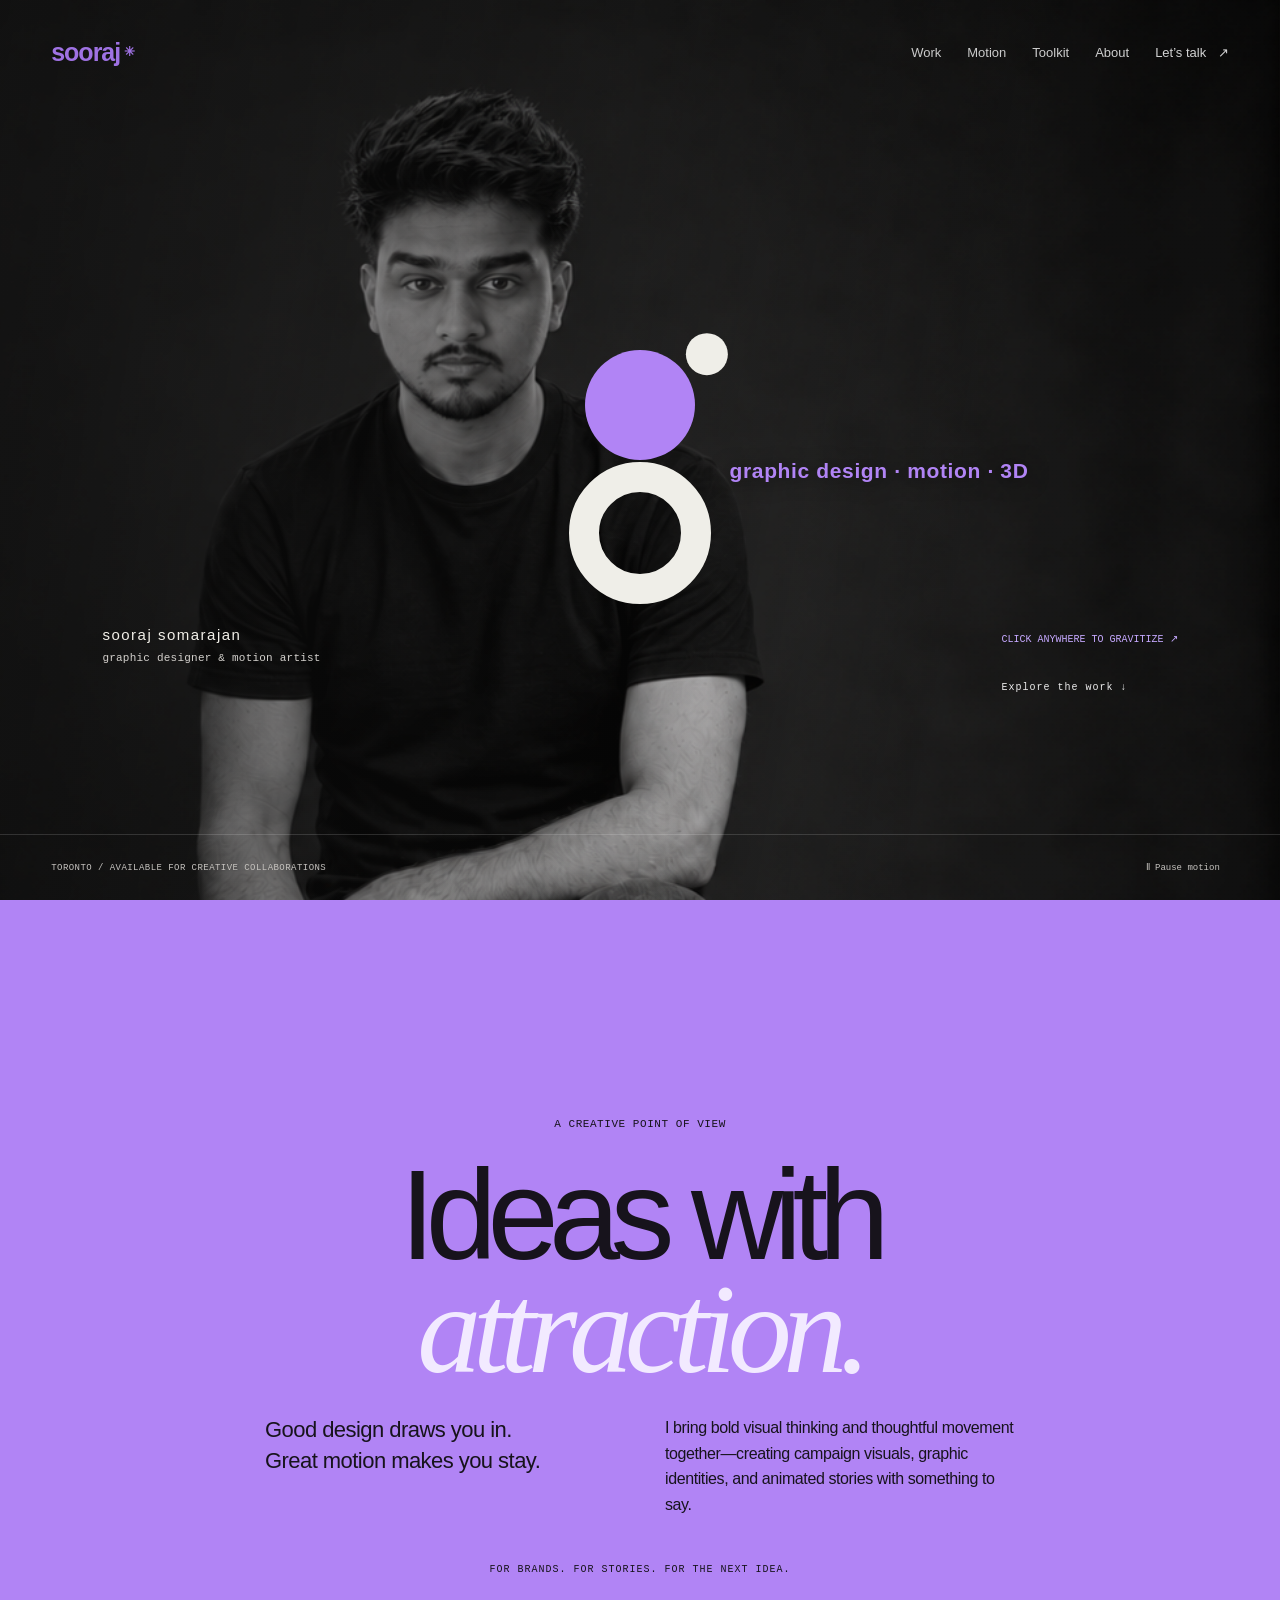
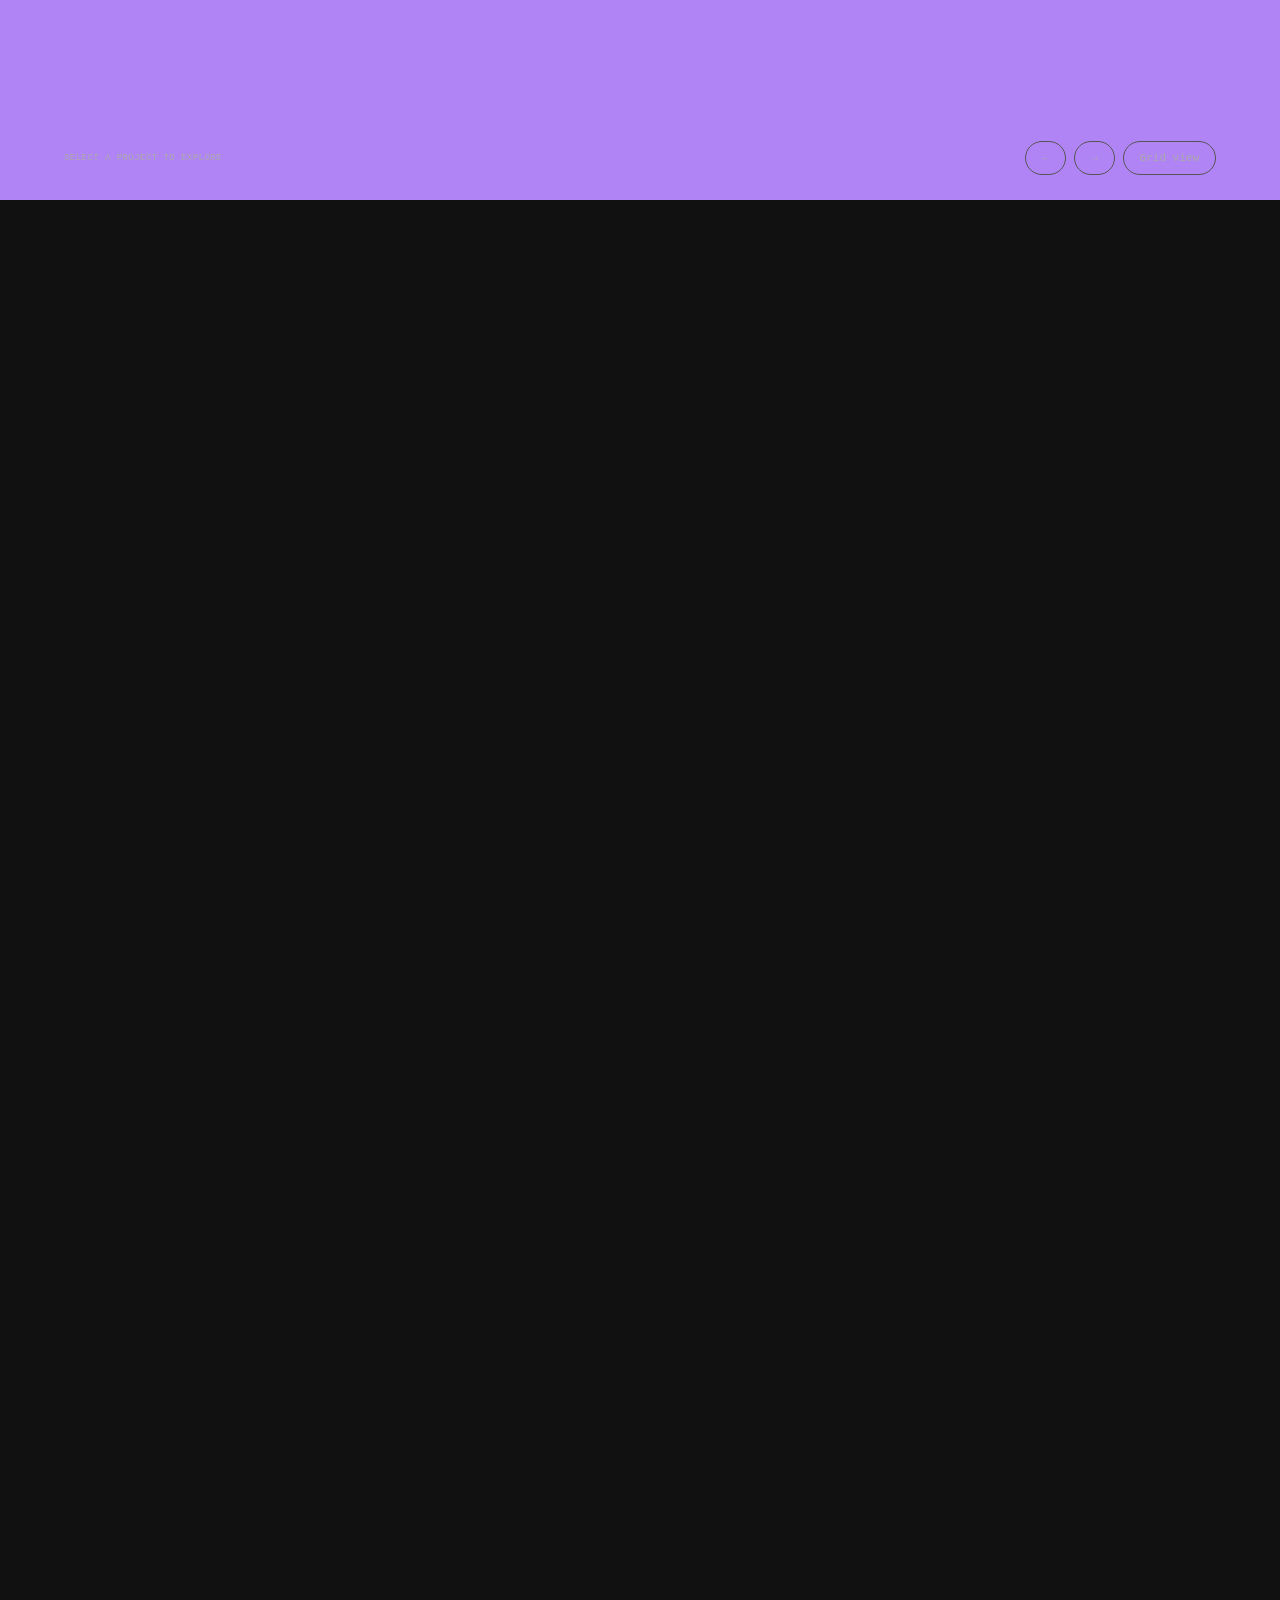
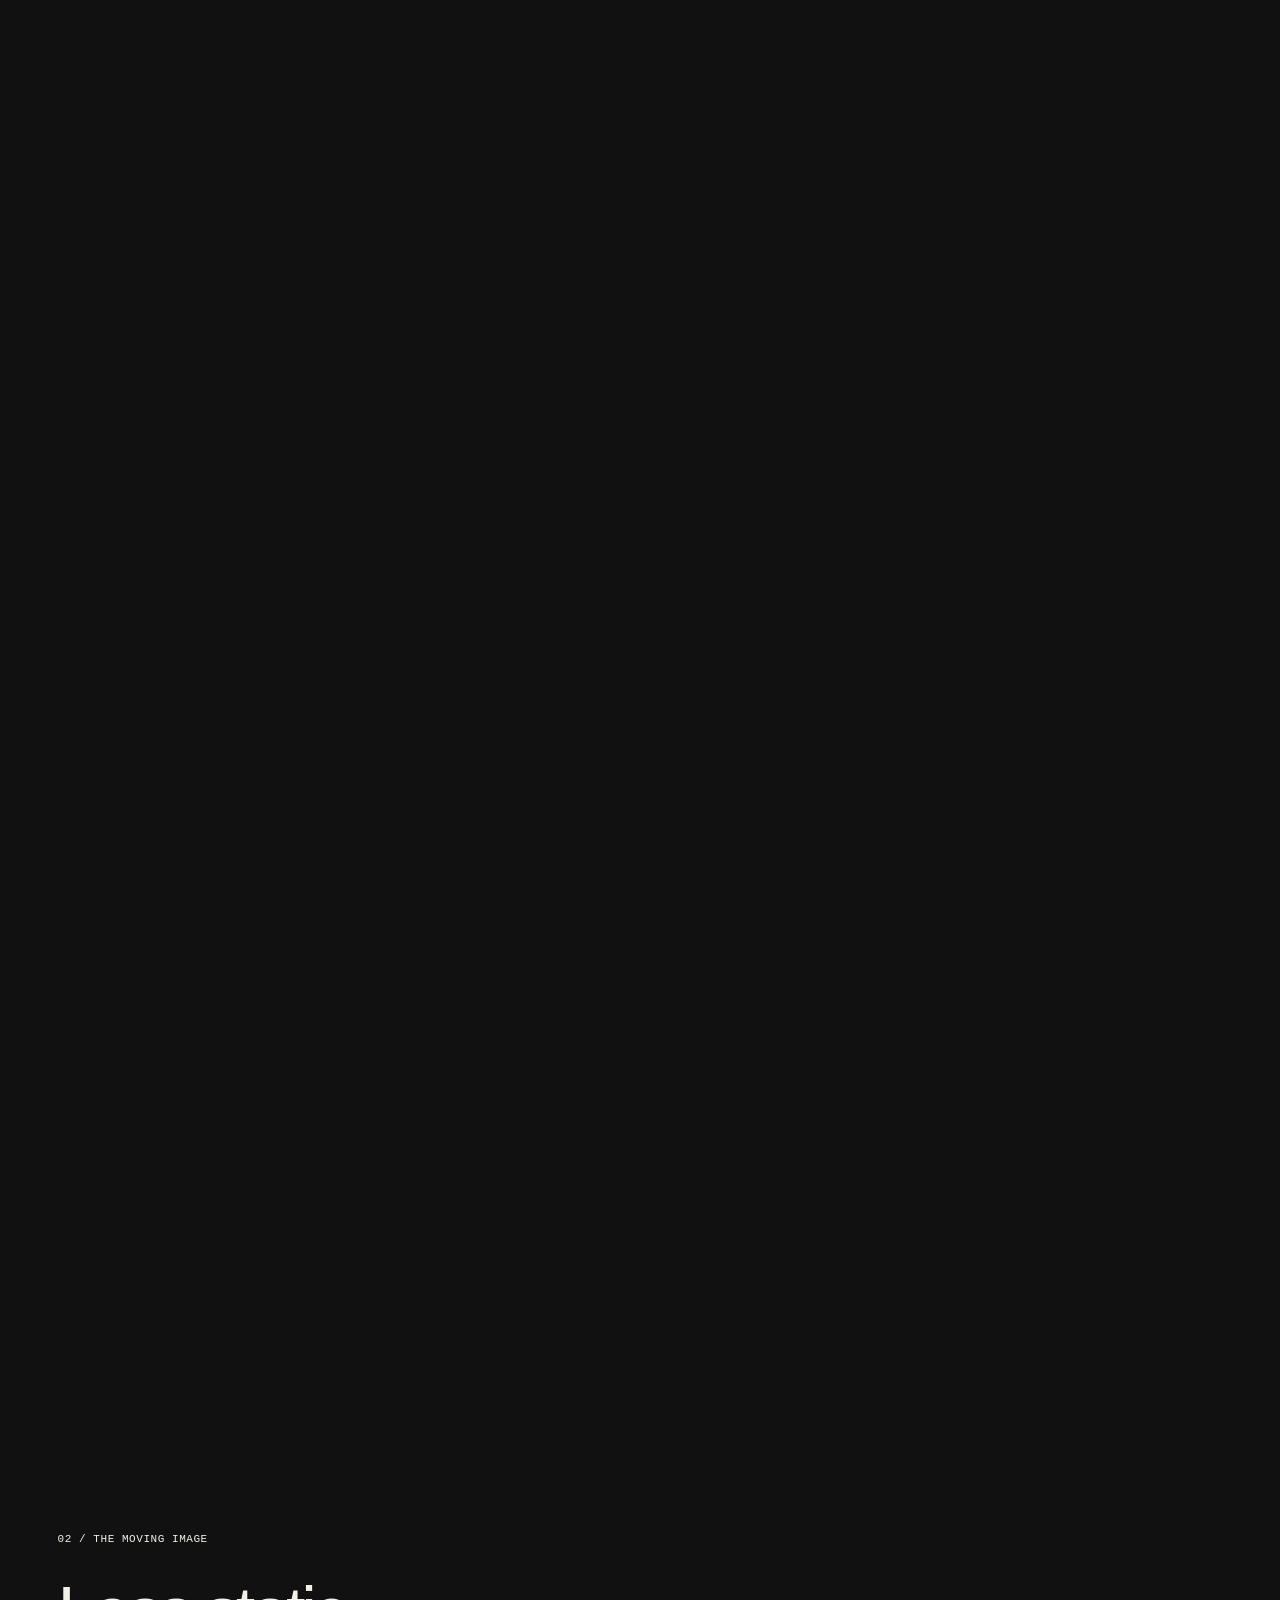
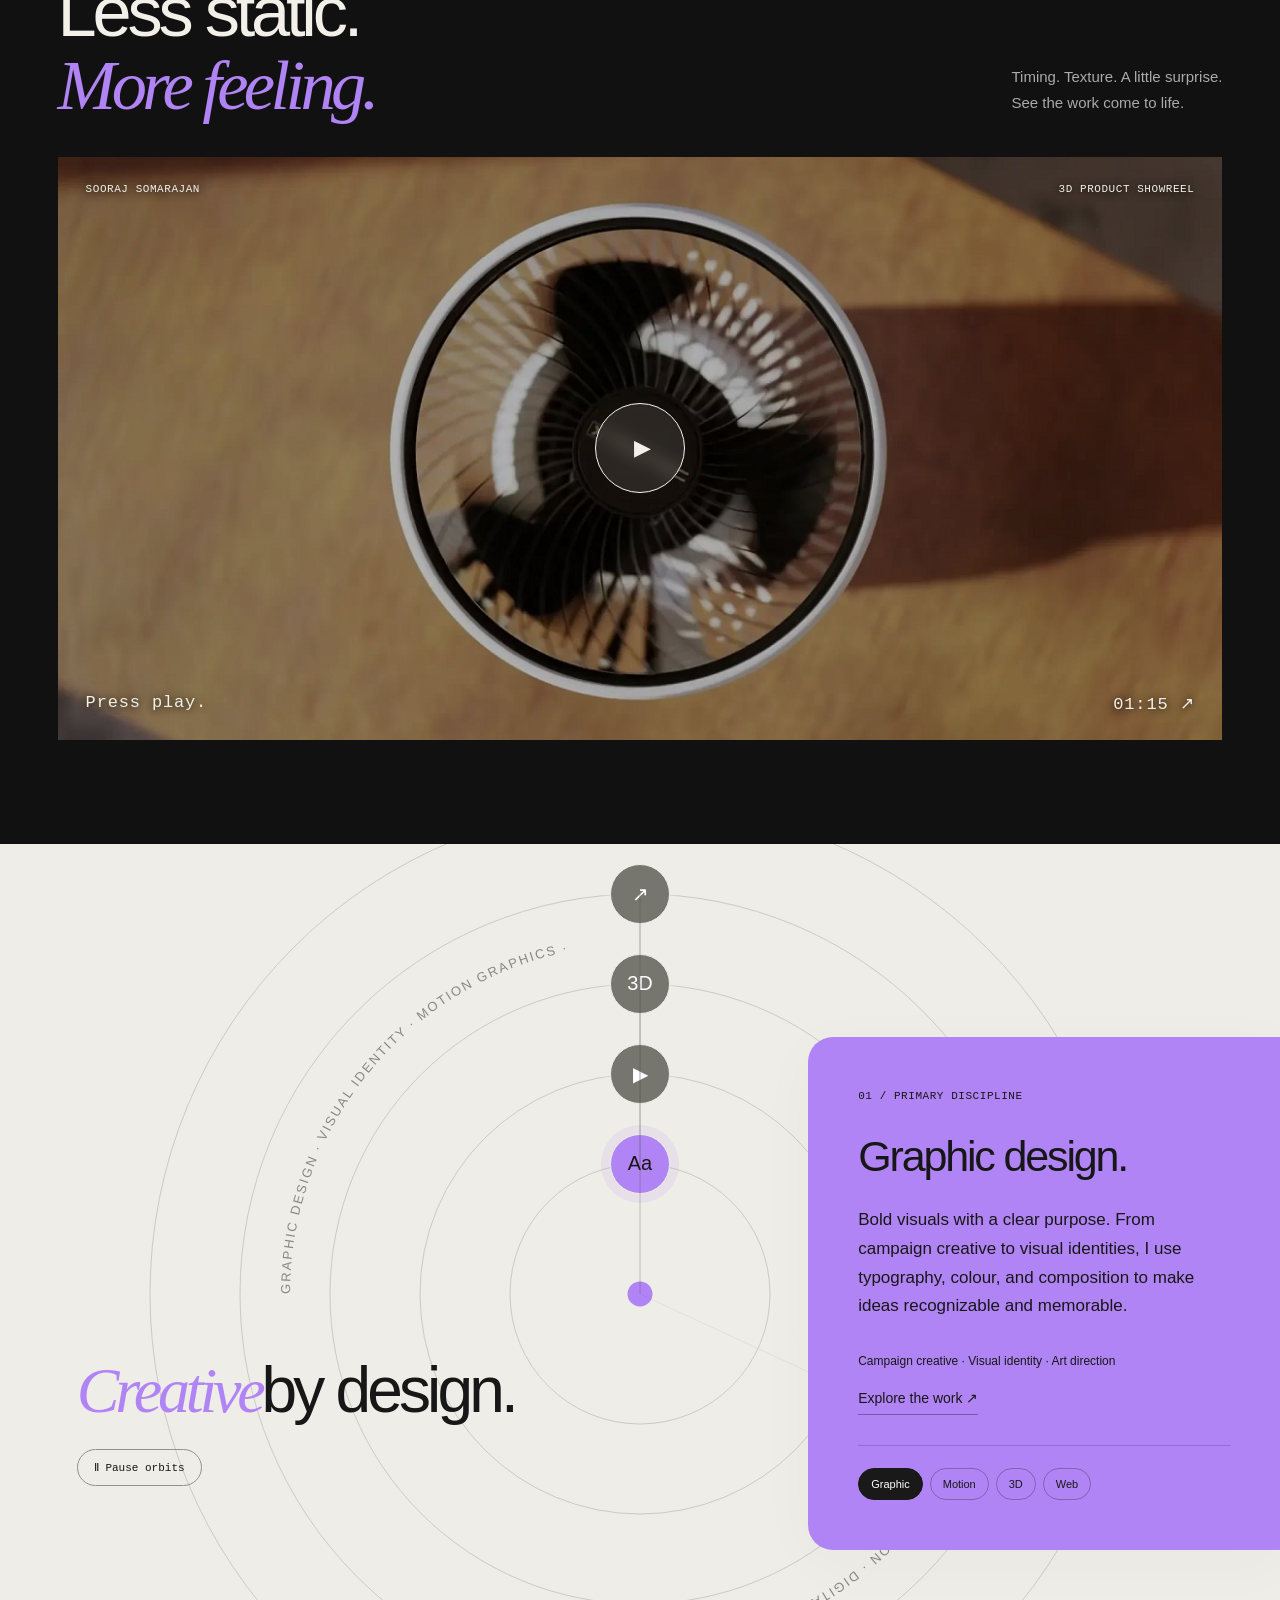
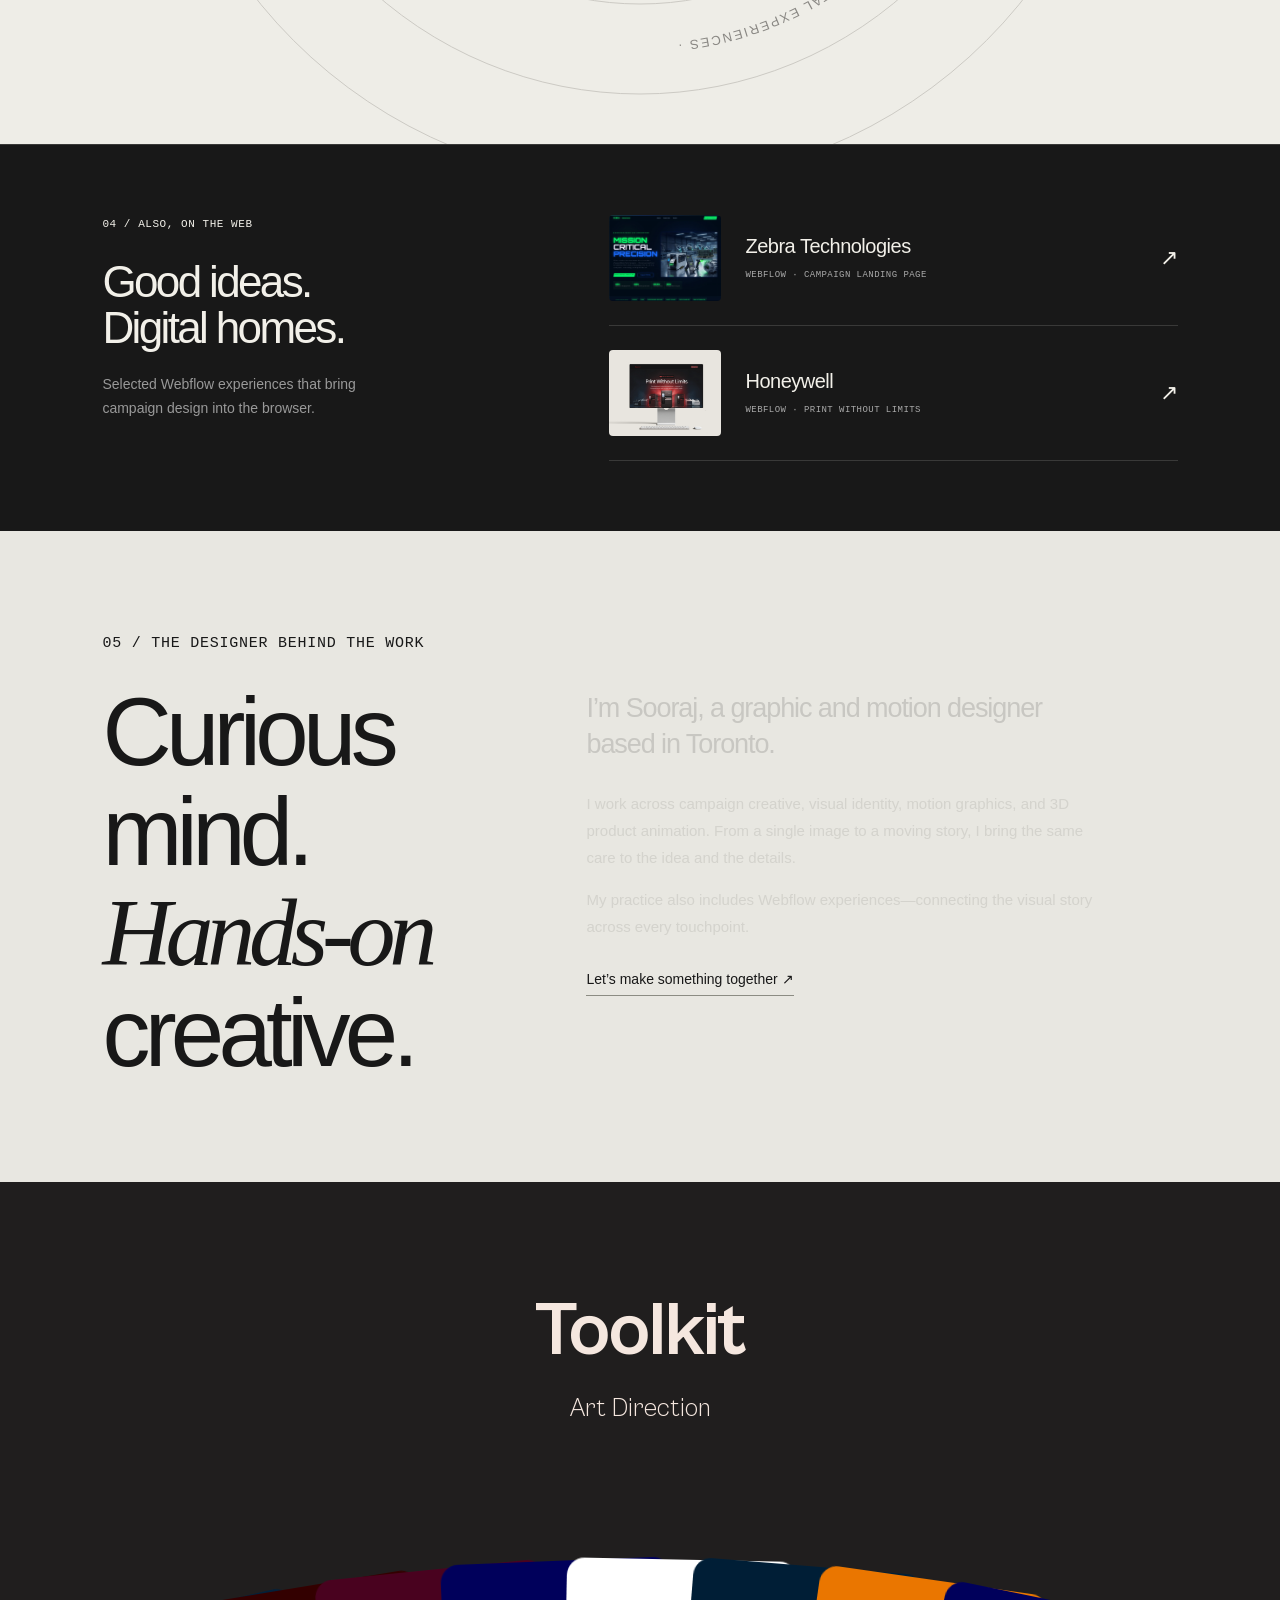
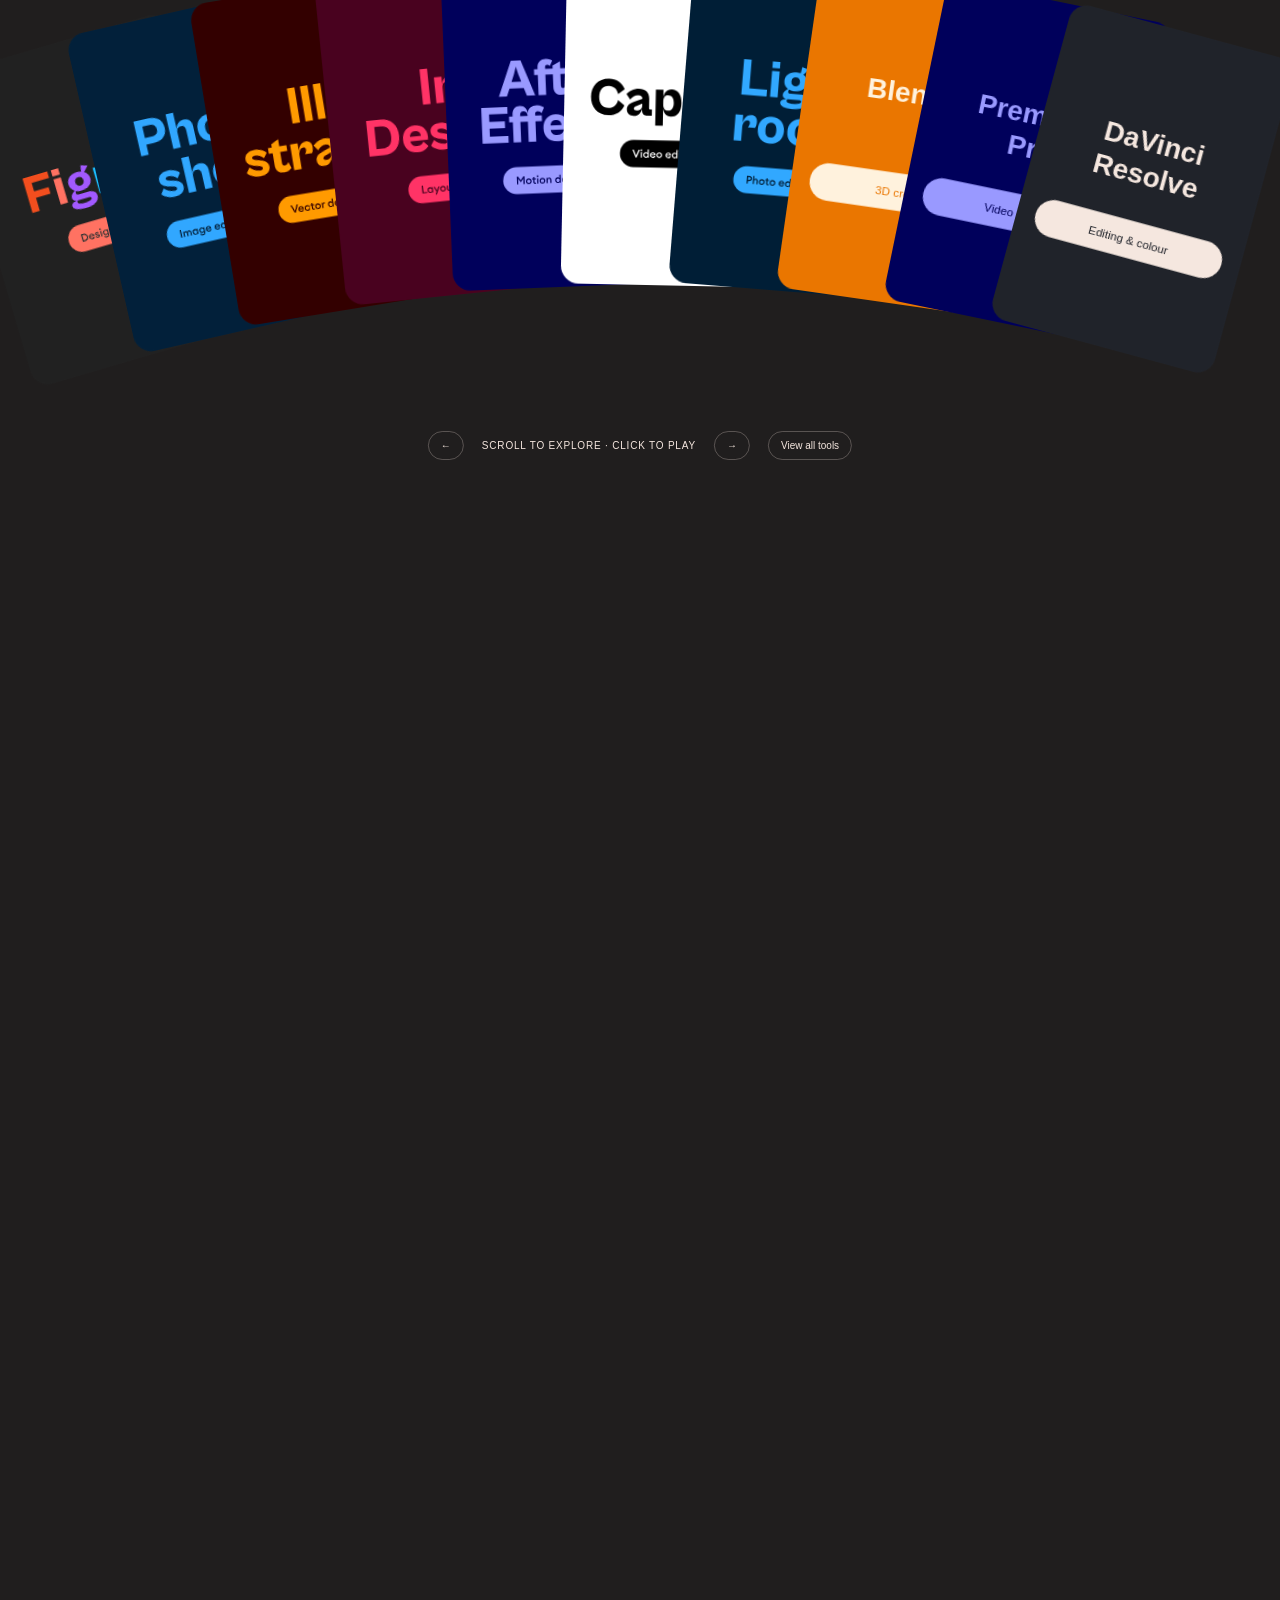
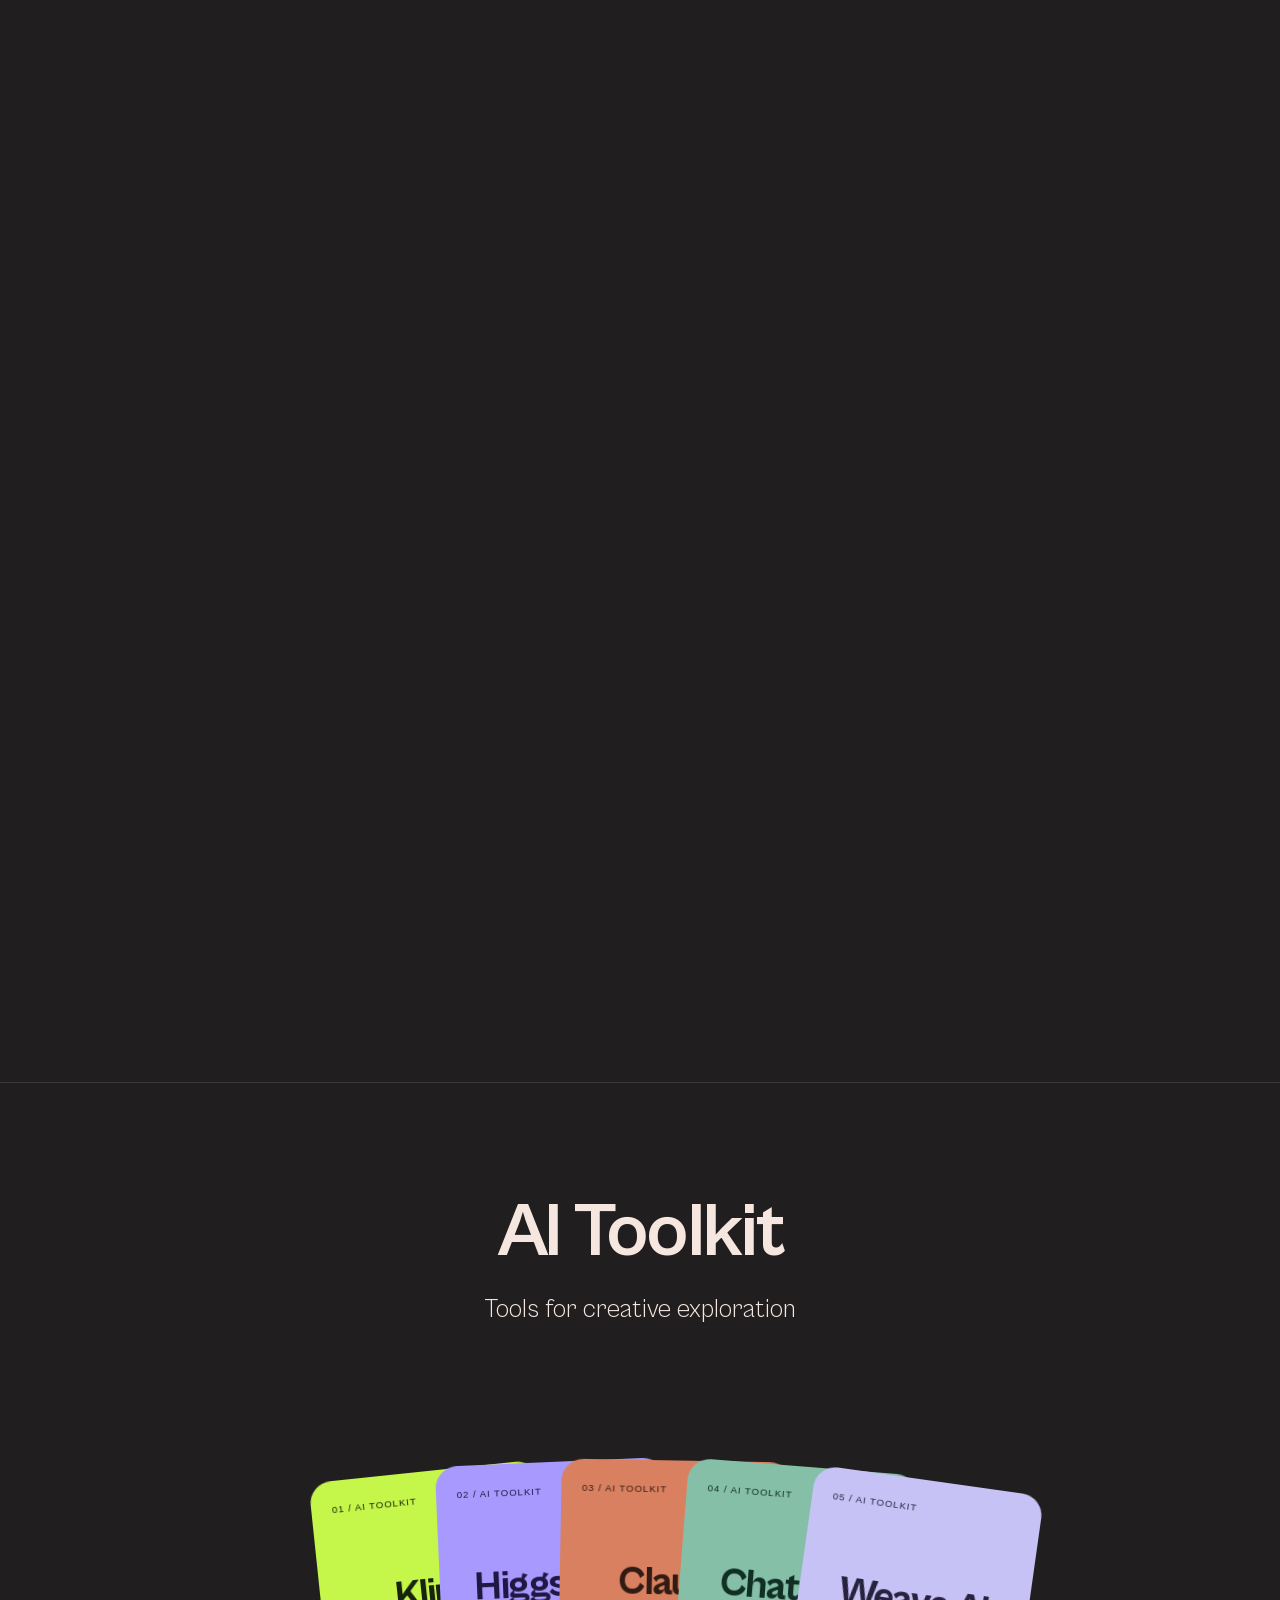
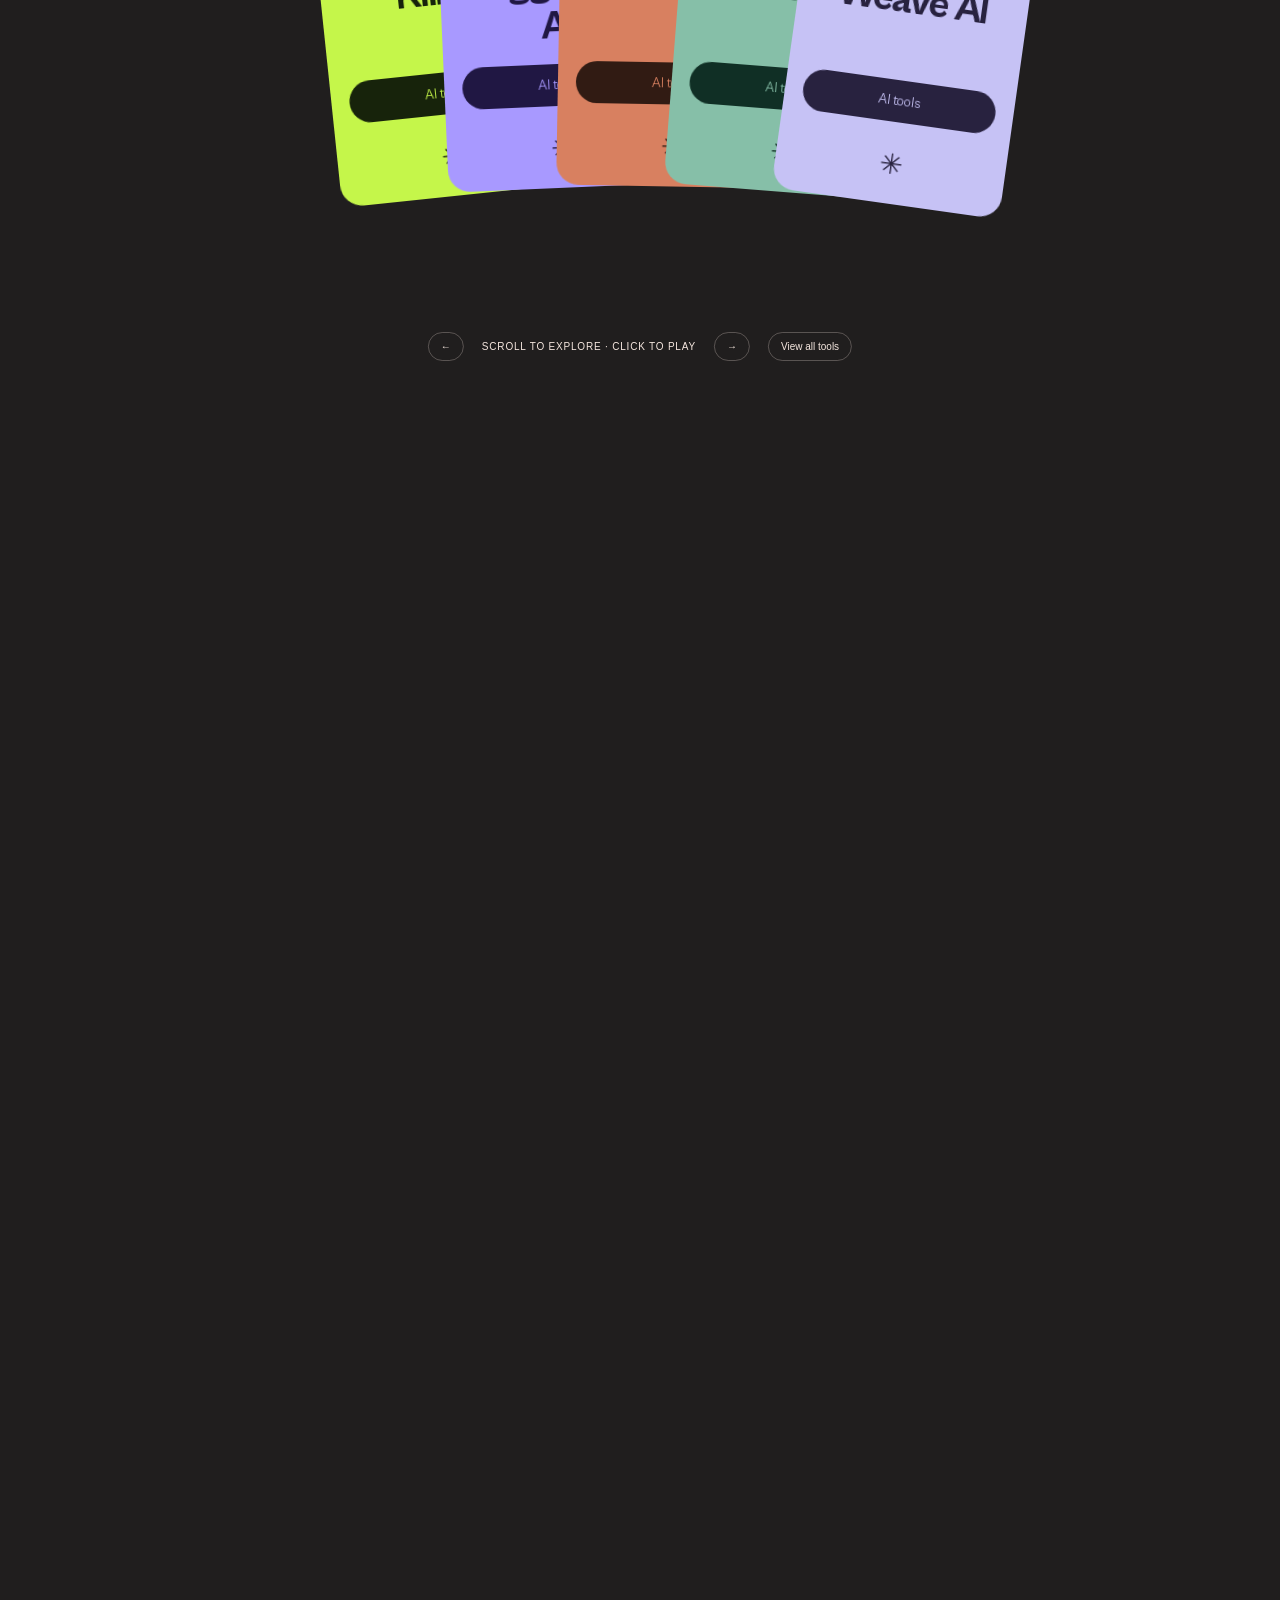
==== index.html @ 10af2feb "Initial commit: Sooraj Somarajan graphic & motion design portfolio" ====
<!doctype html>
<html lang="en">
<head>
<meta charset="utf-8"><meta name="viewport" content="width=device-width,initial-scale=1">
<title>Sooraj Somarajan — Graphic & Motion Designer</title>
<meta name="description" content="Graphic design, motion graphics and 3D by Sooraj Somarajan. Explore campaign creative, animated stories and selected digital experiences.">
<meta name="theme-color" content="#141414">
<link rel="preload" as="image" href="assets/sooraj-seated-balanced.png">
<link rel="icon" href="data:image/svg+xml,%3Csvg xmlns='http://www.w3.org/2000/svg' viewBox='0 0 64 64'%3E%3Crect width='64' height='64' rx='16' fill='%23c5adff'/%3E%3Ctext x='12' y='45' font-family='Arial' font-size='40' font-weight='700'%3Es.%3C/text%3E%3C/svg%3E">
<link rel="stylesheet" href="styles.css"><script src="projects.js" defer></script><script src="app.js" defer></script><script src="interactions.js" defer></script><link rel="stylesheet" href="toolkit.css"><script src="toolkit.js" defer></script><script src="ai-toolkit.js" defer></script>
</head>
<body>
<a class="skip" href="#work">Skip to work</a>
<header class="header"><a class="wordmark" href="#top" aria-label="Sooraj — home">sooraj<span>✳</span></a><nav aria-label="Main navigation"><a href="#work">Work</a><a href="#motion">Motion</a><a href="#toolkit">Toolkit</a><a href="#about">About</a><a class="contact-link" href="#contact">Let’s talk <span>↗</span></a></nav></header>
<main>
<section class="hero" id="top" aria-labelledby="hero-title">
<img class="hero-backdrop hero-portrait hero-seated" src="assets/sooraj-seated-balanced.png" alt="AI-created studio portrait of Sooraj Somarajan seated on a stool" width="1254" height="1254" fetchpriority="high" decoding="async">
<div class="hero-shade" aria-hidden="true"></div>
<div class="gravity hero-gravity" aria-hidden="true"><svg id="identity-motion"><g id="identity-guides"><ellipse/><ellipse/></g><circle id="identity-core"/><circle id="identity-small"/><circle id="identity-ring"/><text id="identity-coordinate"></text></svg></div>
<div class="hero-copy"><h1 id="hero-title">sooraj somarajan</h1><p>graphic designer & motion artist</p></div>
<p class="hero-signature">graphic design · motion · 3D</p>
<div class="hero-explore"><button id="gravity-action">Click anywhere to gravitize ↗</button><a href="#work">Explore the work ↓</a></div>
<div class="hero-bottom"><span>TORONTO / AVAILABLE FOR CREATIVE COLLABORATIONS</span><button id="motion-toggle" aria-pressed="false">Ⅱ Pause motion</button></div>
</section>
<div class="gallery-journey"><div class="gallery-sticky">
<section class="work section" id="work"><div class="section-heading"><div><p class="eyebrow">01 / SELECTED WORK</p><h2>Selected<br><em>attractions.</em></h2></div><p>A selection of campaign visuals,<br>animated stories, and product explorations.</p></div>
<div class="filter-row"><div class="filters" role="group" aria-label="Filter selected work"><button class="active" aria-pressed="true" data-filter="all">All work <sup>6</sup></button><button aria-pressed="false" data-filter="graphic">Graphic & campaign</button><button aria-pressed="false" data-filter="motion">Motion graphics</button><button aria-pressed="false" data-filter="3d">3D & product</button></div><span id="work-count" aria-live="polite">06 PROJECTS</span></div>
<div class="gallery-toolbar"><span>SELECT A PROJECT TO EXPLORE</span><div><button id="gallery-prev" aria-label="Rotate gallery left">←</button><button id="gallery-next" aria-label="Rotate gallery right">→</button><button id="gallery-view" aria-pressed="false">Grid view</button></div></div><div class="gallery-space"><div class="project-grid orbit-view" id="project-grid"></div><span class="drag-label" aria-hidden="true">DRAG<br>TO<br>ORBIT</span></div><noscript><p>Enable JavaScript to explore the project gallery. You can still contact me below.</p></noscript>
</section>
<section class="manifesto" aria-labelledby="manifest-title"><p class="eyebrow">A CREATIVE POINT OF VIEW</p><h2 id="manifest-title">Ideas with<br><em>attraction.</em></h2><div class="manifest-copy"><p>Good design draws you in.<br>Great motion makes you stay.</p><p>I bring bold visual thinking and thoughtful movement together—creating campaign visuals, graphic identities, and animated stories with something to say.</p></div><p class="manifest-end">FOR BRANDS. FOR STORIES. FOR THE NEXT IDEA.</p></section></div></div><section class="motion section" id="motion"><div class="section-heading"><div><p class="eyebrow">02 / THE MOVING IMAGE</p><h2>Less static.<br><em>More feeling.</em></h2></div><p>Timing. Texture. A little surprise.<br>See the work come to life.</p></div><button class="reel-stage" data-project="reel" aria-label="Play 3D product animation showreel"><img src="assets/project-reel-3d.jpg" width="1600" height="900" alt="Frame from Sooraj’s 3D product animation showreel" loading="lazy"><span class="reel-top">SOORAJ SOMARAJAN <span>3D PRODUCT SHOWREEL</span></span><span class="play-circle">▶</span><span class="reel-bottom">Press play.<span>01:15 ↗</span></span></button></section>
<section class="creative-orbits" id="disciplines" aria-labelledby="orbit-title">
<div class="orbit-heading"><p class="eyebrow">03 / A CONNECTED CREATIVE PRACTICE</p><h2 id="orbit-title"><em>Creative</em><br>by design.</h2><button class="orbit-pause" id="skills-pause" aria-pressed="false">Ⅱ Pause orbits</button></div>
<div class="skills-universe" aria-label="Explore design disciplines">
<svg class="skills-rings" viewBox="0 0 1000 1000" aria-hidden="true"><defs><path id="label-ring" d="M 500,500 m -350,0 a 350,350 0 1,1 700,0 a 350,350 0 1,1 -700,0"/></defs><g fill="none" stroke="currentColor"><circle cx="500" cy="500" r="130"/><circle cx="500" cy="500" r="220"/><circle cx="500" cy="500" r="310"/><circle cx="500" cy="500" r="400"/><circle cx="500" cy="500" r="490"/></g><g class="ring-type"><text><textPath href="#label-ring" startOffset="0%">GRAPHIC DESIGN · VISUAL IDENTITY · MOTION GRAPHICS ·</textPath></text><text><textPath href="#label-ring" startOffset="52%">3D ANIMATION · ART DIRECTION · DIGITAL EXPERIENCES ·</textPath></text></g></svg>
<div class="skills-core" aria-hidden="true">s<span>°</span></div>
<div class="skill-track track-graphic"><button class="skill-planet selected" data-discipline="graphic" aria-pressed="true" aria-label="Explore graphic design"><span>Aa</span></button></div>
<div class="skill-track track-motion"><button class="skill-planet" data-discipline="motion" aria-pressed="false" aria-label="Explore motion graphics"><span>▶</span></button></div>
<div class="skill-track track-3d"><button class="skill-planet" data-discipline="three" aria-pressed="false" aria-label="Explore 3D animation"><span>3D</span></button></div>
<div class="skill-track track-web"><button class="skill-planet" data-discipline="web" aria-pressed="false" aria-label="Explore web design"><span>↗</span></button></div>
</div>
<div class="discipline-panel"><p class="eyebrow" id="discipline-number">01 / PRIMARY DISCIPLINE</p><h3 id="discipline-title">Graphic design.</h3><p id="discipline-copy">Bold visuals with a clear purpose. From campaign creative to visual identities, I use typography, colour, and composition to make ideas recognizable and memorable.</p><p class="discipline-note" id="discipline-note">Campaign creative · Visual identity · Art direction</p><a href="#work" class="text-link" id="discipline-link">Explore the work ↗</a><div class="discipline-tabs" role="group" aria-label="Choose a creative discipline"><button class="selected" data-discipline="graphic" aria-pressed="true">Graphic</button><button data-discipline="motion" aria-pressed="false">Motion</button><button data-discipline="three" aria-pressed="false">3D</button><button data-discipline="web" aria-pressed="false">Web</button></div><span class="sr-only" id="discipline-status" role="status"></span></div>
</section>
<section class="web section" id="digital"><div><p class="eyebrow">04 / ALSO, ON THE WEB</p><h2>Good ideas.<br>Digital homes.</h2><p>Selected Webflow experiences that bring<br>campaign design into the browser.</p></div><div class="web-projects"><button data-project="zebra" class="web-item"><img src="assets/zebra-page.webp" alt="Zebra campaign landing page" loading="lazy"><span>Zebra Technologies<small>WEBFLOW · CAMPAIGN LANDING PAGE</small></span><b>↗</b></button><button data-project="honeywell" class="web-item"><img src="assets/project-honeywell.png" alt="Honeywell campaign website shown on a desktop monitor" loading="lazy"><span>Honeywell<small>WEBFLOW · PRINT WITHOUT LIMITS</small></span><b>↗</b></button></div></section>
<section class="about section" id="about"><p class="eyebrow">05 / THE DESIGNER BEHIND THE WORK</p><div class="about-layout"><h2>Curious mind.<br><em>Hands-on</em><br>creative.</h2><div><p class="about-intro">I’m Sooraj, a graphic and motion designer based in Toronto.</p><p>I work across campaign creative, visual identity, motion graphics, and 3D product animation. From a single image to a moving story, I bring the same care to the idea and the details.</p><p>My practice also includes Webflow experiences—connecting the visual story across every touchpoint.</p><a class="text-link" href="mailto:soorajnandanam44@gmail.com">Let’s make something together ↗</a></div></div></section>
<section class="toolkit-stage" id="toolkit" aria-labelledby="toolkit-title"><div class="tk-sticky"><div class="tk-heading"><h2 id="toolkit-title">Toolkit</h2><div class="tk-subtitles"><h3 class="tk-front-label">Creative Front-end</h3><h3 class="tk-art-label">Art Direction</h3></div></div><div class="tk-wheel tk-frontend" role="group" aria-label="frontend tools"><div class="tk-slot" data-index="0"><button class="tk-card" aria-label="JavaScript — Learning — animate cards" type="button"><span class="tk-motion"><img src="assets/toolkit/javascript.svg" alt="JavaScript — Learning" width="295" height="417" draggable="false"><span class="tk-learning">Learning</span></span></button></div><div class="tk-slot" data-index="1"><button class="tk-card" aria-label="Three.js — Learning — animate cards" type="button"><span class="tk-motion"><img src="assets/toolkit/threejs.svg" alt="Three.js — Learning" width="295" height="417" draggable="false"><span class="tk-learning">Learning</span></span></button></div><div class="tk-slot" data-index="2"><button class="tk-card" aria-label="GLSL — animate cards" type="button"><span class="tk-motion"><img src="assets/toolkit/glsl.svg" alt="GLSL" width="295" height="417" draggable="false"></span></button></div><div class="tk-slot" data-index="3"><button class="tk-card" aria-label="GSAP — animate cards" type="button"><span class="tk-motion"><img src="assets/toolkit/gsap.svg" alt="GSAP" width="295" height="417" draggable="false"></span></button></div><div class="tk-slot" data-index="4"><button class="tk-card" aria-label="Vue.js — animate cards" type="button"><span class="tk-motion"><img src="assets/toolkit/vuejs.svg" alt="Vue.js" width="295" height="417" draggable="false"></span></button></div><div class="tk-slot" data-index="5"><button class="tk-card" aria-label="React — animate cards" type="button"><span class="tk-motion"><img src="assets/toolkit/react.svg" alt="React" width="295" height="417" draggable="false"></span></button></div><div class="tk-slot" data-index="6"><button class="tk-card" aria-label="Webflow — animate cards" type="button"><span class="tk-motion"><img src="assets/toolkit/webflow.svg" alt="Webflow" width="295" height="417" draggable="false"></span></button></div><div class="tk-slot" data-index="7"><button class="tk-card" aria-label="Shopify — animate cards" type="button"><span class="tk-motion"><span class="tk-flipper"><span class="tk-face"><img src="assets/toolkit/shopify.svg" alt="Shopify" width="295" height="417" draggable="false"></span><span class="tk-face tk-back"><img src="assets/toolkit/figma.svg" alt="Figma" width="295" height="417"></span></span></span></button></div></div><div class="tk-wheel tk-art" role="group" aria-label="art tools"><div class="tk-slot" data-index="0"><button class="tk-card" aria-label="Figma — animate cards" type="button"><span class="tk-motion"><img src="assets/toolkit/figma.svg" alt="Figma" width="295" height="417" draggable="false"></span></button></div><div class="tk-slot" data-index="1"><button class="tk-card" aria-label="Photoshop — animate cards" type="button"><span class="tk-motion"><img src="assets/toolkit/photoshop.svg" alt="Photoshop" width="295" height="417" draggable="false"></span></button></div><div class="tk-slot" data-index="2"><button class="tk-card" aria-label="Illustrator — animate cards" type="button"><span class="tk-motion"><img src="assets/toolkit/illustrator.svg" alt="Illustrator" width="295" height="417" draggable="false"></span></button></div><div class="tk-slot" data-index="3"><button class="tk-card" aria-label="InDesign — animate cards" type="button"><span class="tk-motion"><img src="assets/toolkit/indesign.svg" alt="InDesign" width="295" height="417" draggable="false"></span></button></div><div class="tk-slot" data-index="4"><button class="tk-card" aria-label="After Effects — animate cards" type="button"><span class="tk-motion"><img src="assets/toolkit/aftereffects.svg" alt="After Effects" width="295" height="417" draggable="false"></span></button></div><div class="tk-slot" data-index="5"><button class="tk-card" aria-label="CapCut — animate cards" type="button"><span class="tk-motion"><img src="assets/toolkit/capcut.svg" alt="CapCut" width="295" height="417" draggable="false"></span></button></div><div class="tk-slot" data-index="6"><button class="tk-card" aria-label="Lightroom — animate cards" type="button"><span class="tk-motion"><img src="assets/toolkit/lightroom.svg" alt="Lightroom" width="295" height="417" draggable="false"></span></button></div><div class="tk-slot" data-index="7"><button class="tk-card" aria-label="Blender — animate cards" type="button"><span class="tk-motion"><img src="assets/toolkit/blender.svg" alt="Blender" width="295" height="417" draggable="false"></span></button></div><div class="tk-slot" data-index="8"><button class="tk-card" aria-label="Premiere Pro — animate cards" type="button"><span class="tk-motion"><img src="assets/toolkit/premierepro.svg" alt="Premiere Pro" width="295" height="417" draggable="false"></span></button></div><div class="tk-slot" data-index="9"><button class="tk-card" aria-label="DaVinci Resolve — animate cards" type="button"><span class="tk-motion"><img src="assets/toolkit/davinciresolve.svg" alt="DaVinci Resolve" width="295" height="417" draggable="false"></span></button></div></div><div class="tk-controls"><button type="button" id="tk-previous" aria-label="Previous tool">←</button><span>SCROLL TO EXPLORE · CLICK TO PLAY</span><button type="button" id="tk-next" aria-label="Next tool">→</button><button type="button" id="tk-view">View all tools</button></div></div></section>
<section class="toolkit-stage ai-toolkit-stage" id="ai-toolkit" aria-labelledby="ai-toolkit-title"><div class="tk-sticky"><div class="tk-heading"><h2 id="ai-toolkit-title">AI Toolkit</h2><div class="tk-subtitles"><h3>Tools for creative exploration</h3></div></div><div class="tk-wheel ai-wheel" role="group" aria-label="AI tools"><div class="tk-slot"><button class="tk-card" type="button" aria-label="Kling — animate cards"><span class="tk-motion ai-card-face" style="--ai-bg:#c5f64a;--ai-fg:#17230b"><span class="ai-card-number">01 / AI TOOLKIT</span><span class="ai-card-name">Kling</span><span class="ai-card-tag">AI tools</span><span class="ai-card-detail" aria-hidden="true">✳</span></span></button></div><div class="tk-slot"><button class="tk-card" type="button" aria-label="Higgsfield AI — animate cards"><span class="tk-motion ai-card-face" style="--ai-bg:#a899ff;--ai-fg:#201743"><span class="ai-card-number">02 / AI TOOLKIT</span><span class="ai-card-name">Higgsfield AI</span><span class="ai-card-tag">AI tools</span><span class="ai-card-detail" aria-hidden="true">✳</span></span></button></div><div class="tk-slot"><button class="tk-card" type="button" aria-label="Claude — animate cards"><span class="tk-motion ai-card-face" style="--ai-bg:#d88060;--ai-fg:#311b13"><span class="ai-card-number">03 / AI TOOLKIT</span><span class="ai-card-name">Claude</span><span class="ai-card-tag">AI tools</span><span class="ai-card-detail" aria-hidden="true">✳</span></span></button></div><div class="tk-slot"><button class="tk-card" type="button" aria-label="ChatGPT — animate cards"><span class="tk-motion ai-card-face" style="--ai-bg:#86bfa8;--ai-fg:#102f25"><span class="ai-card-number">04 / AI TOOLKIT</span><span class="ai-card-name">ChatGPT</span><span class="ai-card-tag">AI tools</span><span class="ai-card-detail" aria-hidden="true">✳</span></span></button></div><div class="tk-slot"><button class="tk-card" type="button" aria-label="Weave AI — animate cards"><span class="tk-motion ai-card-face" style="--ai-bg:#c6c2f5;--ai-fg:#28223f"><span class="ai-card-number">05 / AI TOOLKIT</span><span class="ai-card-name">Weave AI</span><span class="ai-card-tag">AI tools</span><span class="ai-card-detail" aria-hidden="true">✳</span></span></button></div></div><div class="tk-controls"><button type="button" data-ai-step="-1" aria-label="Previous AI tool">←</button><span>SCROLL TO EXPLORE · CLICK TO PLAY</span><button type="button" data-ai-step="1" aria-label="Next AI tool">→</button><button type="button" id="ai-view">View all tools</button></div></div></section>
<section class="contact section" id="contact"><p class="eyebrow">HAVE SOMETHING IN MIND?</p><a class="contact-title" href="mailto:soorajnandanam44@gmail.com">Let’s make<br><em>an impression.</em><span>↗</span></a><div class="contact-bottom"><a href="mailto:soorajnandanam44@gmail.com">soorajnandanam44@gmail.com ↗</a><span>TORONTO, CANADA · WORKING EVERYWHERE</span></div></section>
</main><footer><a class="wordmark" href="#top">sooraj<span>✳</span></a><span>© <span id="year">2026</span> Sooraj Somarajan</span><a href="#top">BACK TO TOP ↑</a></footer>
<dialog id="project-dialog" aria-labelledby="dialog-title"><div class="dialog-header"><span id="dialog-category"></span><button id="close-dialog" aria-label="Close project">Close ×</button></div><div id="dialog-media"></div><div class="dialog-body"><h2 id="dialog-title"></h2><p id="dialog-description"></p><p class="dialog-tools" id="dialog-tools"></p><a id="dialog-external" class="pill primary" target="_blank" rel="noopener noreferrer">Open original video ↗</a><p id="video-error" role="status" hidden>This video couldn’t play here. Use “Open original video” to watch it on Playbook.</p></div></dialog>
</body></html>
---- styles.css ----
:root{--bg:#141414;--ink:#f2f0e9;--muted:#a7a7a1;--line:#393938;--purple:#c5adff;--paper:#efeee8;--ease:cubic-bezier(.2,.7,.2,1)}*{box-sizing:border-box}html{scroll-behavior:smooth;scroll-padding-top:96px}body{margin:0;background:var(--bg);color:var(--ink);font-family:Arial,Helvetica,sans-serif;-webkit-font-smoothing:antialiased}button,a{-webkit-tap-highlight-color:transparent}a{color:inherit;text-decoration:none}button{font:inherit;color:inherit;cursor:pointer}button:focus-visible,a:focus-visible{outline:3px solid var(--purple);outline-offset:6px}button{border:0}button:disabled{cursor:default}img{max-width:100%;display:block}::selection{background:var(--purple);color:var(--bg)}.skip{position:fixed;left:20px;top:-80px;padding:15px;background:var(--purple);color:#111;z-index:100}.skip:focus{top:15px}.header{height:92px;padding:0 4.5%;display:flex;align-items:center;justify-content:space-between;border-bottom:1px solid var(--line);position:relative;z-index:10;background:var(--bg)}.wordmark{font-size:34px;font-weight:800;letter-spacing:-2px}.wordmark span{font-size:13px;vertical-align:top;margin:6px 0 0 4px;display:inline-block;letter-spacing:0}.header nav{display:flex;gap:35px;align-items:center;font-size:14px}.header nav a:hover{color:var(--purple)}.contact-link{border:1px solid #666;border-radius:40px;padding:13px 20px}.contact-link span{margin-left:24px}.hero{position:relative;overflow:hidden;min-height:790px;padding:32px 4.5% 0}.hero-meta,.hero-bottom,.eyebrow,.coordinate,.filter-row>span,.project-meta,.reel-top,.reel-bottom,.web-item small,.contact-bottom,footer{font-family:'Courier New',monospace;font-size:11px;letter-spacing:.05em}.hero-meta{display:flex;justify-content:space-between;color:#aaa}.hero-meta i{display:inline-block;width:7px;height:7px;border-radius:50%;background:var(--purple);margin-right:9px}.hero-copy{position:relative;z-index:3;width:62%;padding-top:88px;pointer-events:none}.hero-copy a,.hero-copy button{pointer-events:auto}.eyebrow{font-weight:400;line-height:1.7;margin:0 0 26px;text-transform:uppercase}h1,h2,p{margin-top:0}h1{font-size:clamp(68px,7.9vw,128px);font-weight:500;letter-spacing:-.075em;line-height:.99;margin-bottom:30px}h1>span{color:var(--purple)}.intro{font-size:17px;color:#bdbdb8;line-height:1.65;letter-spacing:-.02em}.hero-actions{display:flex;align-items:center;gap:28px;margin-top:32px}.pill{display:inline-flex;align-items:center;justify-content:space-between;gap:35px;border-radius:60px;padding:17px 24px;font-size:14px;line-height:1.2}.primary{background:var(--purple);color:#141414}.primary:hover{background:#ddceff}.reel-link{background:none;padding:14px 0;font-size:14px}.reel-link span{border-bottom:1px solid #777;padding-bottom:5px;margin-left:8px}.gravity{position:absolute;width:53%;height:595px;right:-1%;top:72px;perspective:1000px}.orbit-line{position:absolute;border:1px solid #55505e;border-radius:50%;pointer-events:none}.one{width:88%;height:75%;left:4%;top:8%;transform:rotate(-32deg)}.two{width:67%;height:93%;left:19%;top:0;transform:rotate(31deg)}.orbit-center{position:absolute;font-size:270px;letter-spacing:-40px;left:40%;top:23%;color:#27232e;font-weight:700;line-height:1;pointer-events:none}.orbit-center span{color:#786591}.orbit-card{position:absolute;width:230px;background:#252525;padding:7px;border:1px solid #49444e;box-shadow:0 20px 40px #0004;text-align:left;border-radius:5px;will-change:transform;transition:box-shadow .3s}.orbit-card img{width:100%;height:137px;object-fit:cover;border-radius:2px}.orbit-card span{display:block;padding:11px 4px 5px;font:9px 'Courier New',monospace;letter-spacing:.03em}.orbit-card:hover,.orbit-card:focus-visible{box-shadow:0 10px 65px #c5adff30;z-index:4}.orbit-a{left:37%;top:3%;transform:rotate(10deg)}.orbit-b{left:8%;top:40%;transform:rotate(-12deg)}.orbit-c{left:57%;top:58%;transform:rotate(12deg)}.coordinate{position:absolute;right:15%;top:44%;font-size:8px;color:#b9a5e3;line-height:1.5}.hero-bottom{margin-top:100px;padding:24px 0;border-top:1px solid var(--line);display:flex;justify-content:space-between;align-items:center;gap:20px}.hero-bottom b{font-size:17px;font-weight:400;color:var(--purple);margin:0 18px}.hero-bottom>div{display:flex;align-items:center;gap:28px}.hero-bottom button{font:inherit;background:transparent;padding:10px 0;color:#bbb}.hero-bottom a{font-size:10px}.section{padding:100px 4.5%}.work{background:var(--paper);color:#171717}.section-heading{display:flex;align-items:end;justify-content:space-between;margin-bottom:50px;gap:25px}h2{font-size:clamp(42px,5.5vw,82px);font-weight:500;line-height:1.04;letter-spacing:-.06em;margin-bottom:0}em{font-family:Georgia,'Times New Roman',serif;font-weight:400}h2 em{letter-spacing:-.065em}.section-heading>p{line-height:1.7;font-size:15px;color:#70706a;max-width:330px;margin-bottom:7px}.filter-row{display:flex;align-items:center;justify-content:space-between;padding-bottom:24px;border-bottom:1px solid #c8c8c2;margin-bottom:32px;gap:15px}.filters{display:flex;gap:8px;flex-wrap:wrap}.filters button{padding:12px 17px;background:transparent;border:1px solid #ccccc4;border-radius:40px;font-size:12px;color:#555}.filters button.active{background:#171717;color:#fff;border-color:#171717}.filters button:hover{border-color:#222}.filters sup{margin-left:6px}.project-grid{display:grid;grid-template-columns:1fr 1fr;gap:55px 26px}.project{min-width:0}.project-button{display:block;width:100%;padding:0;background:none;color:#161616;text-align:left}.project-image{aspect-ratio:1.48;overflow:hidden;background:#deded5;position:relative;border-radius:5px}.project-image img{width:100%;height:100%;object-fit:cover;transition:transform .65s var(--ease)}.project-button:hover img{transform:scale(1.045)}.project-image .view-project{position:absolute;right:18px;bottom:18px;background:#f5f3e9;color:#141414;width:44px;height:44px;border-radius:50%;display:grid;place-items:center;font-size:20px;transition:background .2s,transform .3s}.project-button:hover .view-project{background:var(--purple);transform:rotate(45deg)}.project-meta{display:flex;justify-content:space-between;color:#777;margin-top:19px;font-size:10px}.project h3{font-weight:500;font-size:25px;letter-spacing:-.035em;margin:9px 0 0}.motion{padding-bottom:100px}.motion .section-heading>p{color:#aaa}.motion h2 em{color:var(--purple)}.reel-stage{width:100%;aspect-ratio:2.1;position:relative;overflow:hidden;background:#202020;border-radius:5px;padding:0}.reel-stage>img{width:100%;height:100%;object-fit:cover;filter:brightness(.7);transition:transform 1s var(--ease),filter .4s}.reel-stage:hover>img{transform:scale(1.025);filter:brightness(.9)}.reel-top,.reel-bottom{position:absolute;left:28px;right:28px;display:flex;justify-content:space-between;text-align:left;text-shadow:0 1px 8px #000}.reel-top{top:26px}.reel-bottom{bottom:26px;font-size:17px}.play-circle{position:absolute;top:50%;left:50%;transform:translate(-50%,-50%);width:90px;height:90px;border:1px solid #f5f5ef;border-radius:50%;background:#ffffff1a;backdrop-filter:blur(8px);display:grid;place-items:center;font-size:22px;padding-left:4px}.web{border-top:1px solid var(--line);display:grid;grid-template-columns:1fr 1.3fr;gap:70px;padding-top:70px;padding-bottom:70px}.web h2{font-size:44px}.web p:not(.eyebrow){color:#999;line-height:1.7;font-size:14px;margin-top:22px}.web-item{width:100%;display:flex;align-items:center;gap:24px;text-align:left;background:none;padding:24px 0;border-bottom:1px solid var(--line)}.web-item:first-child{padding-top:0}.web-item img{width:112px;height:86px;object-fit:cover;object-position:top;border-radius:4px}.web-item span{flex:1;font-size:20px;letter-spacing:-.025em}.web-item small{display:block;font-size:9px;color:#aaa;margin-top:12px}.web-item b{font-weight:400;font-size:22px}.web-item:hover{color:var(--purple)}.about{background:#e8e7e1;color:#181818}.about-layout{display:grid;grid-template-columns:1fr 1fr;gap:90px}.about-layout>div{padding-top:8px}.about-intro{font-size:27px;line-height:1.35;letter-spacing:-.04em;max-width:480px}.about-layout p:not(.about-intro){font-size:15px;line-height:1.8;color:#65655e;max-width:510px}.text-link{display:inline-block;border-bottom:1px solid #8c8c83;padding-bottom:8px;font-size:14px;margin-top:16px}.toolkit{border-top:1px solid #c7c7be;margin-top:70px;padding-top:32px}.toolkit>div{display:flex;gap:10px;flex-wrap:wrap}.toolkit span{padding:14px 18px;border:1px solid #c6c6bd;border-radius:4px;font-size:13px;display:flex;align-items:center;gap:30px}.toolkit b{font-size:13px;font-weight:400;opacity:.5}.toolkit span:hover{background:var(--purple);border-color:var(--purple);transform:translateY(-3px);transition:all .2s}.contact{background:var(--purple);color:#161616}.contact-title{font-size:clamp(53px,9vw,130px);letter-spacing:-.075em;line-height:1.02;display:block;position:relative}.contact-title>span{position:absolute;right:2%;top:18%;font-size:110px;transition:transform .3s}.contact-title:hover>span{transform:translate(10px,-10px)}.contact-bottom{display:flex;justify-content:space-between;margin-top:60px;border-top:1px solid #17171750;padding-top:24px;gap:20px}.contact-bottom a{font:16px Arial,sans-serif;letter-spacing:-.01em}footer{display:flex;align-items:center;justify-content:space-between;padding:30px 4.5%;font-size:10px;color:#aaa}footer .wordmark{color:var(--ink)}dialog{padding:0;border:1px solid #555;background:#1c1c1c;color:var(--ink);width:min(1020px,92vw);max-height:90dvh;border-radius:10px;box-shadow:0 20px 100px #0008}dialog::backdrop{background:#000c;backdrop-filter:blur(8px)}.dialog-header{position:sticky;top:0;display:flex;justify-content:space-between;align-items:center;padding:18px 26px;background:#1c1c1c;z-index:2;border-bottom:1px solid #444;font:11px 'Courier New',monospace;gap:15px}.dialog-header button{background:var(--purple);color:#111;border-radius:40px;padding:10px 20px;white-space:nowrap}.dialog-body{padding:28px}.dialog-body h2{font-size:40px;margin-bottom:18px}.dialog-body p{color:#bbb;line-height:1.75;font-size:15px;max-width:750px}.dialog-tools{font:12px 'Courier New',monospace!important}.dialog-body .pill{margin-top:10px}#dialog-media img{max-height:65vh;width:100%;object-fit:contain;background:#111}#dialog-media video{width:100%;max-height:65vh;display:block;background:#000}#video-error{color:#ddceff}.paused *{animation-play-state:paused!important}.paused html{scroll-behavior:auto}[hidden]{display:none!important}
@media(min-width:1500px){.hero{min-height:870px}.hero-copy{padding-top:115px}.gravity{height:680px}.orbit-card{width:270px}.orbit-card img{height:163px}.hero-bottom{margin-top:125px}}
@media(max-width:1000px){.header{height:80px}.hero{min-height:720px}.hero-copy{padding-top:80px;width:70%}h1{font-size:83px}.gravity{width:51%;right:-10%;top:120px}.orbit-card{width:180px}.orbit-card img{height:108px}.orbit-b{left:15%;top:37%}.orbit-c{left:37%;top:65%}.coordinate{display:none}.hero-bottom{margin-top:115px}.hero-bottom b{margin:0 7px}.hero-bottom>div{gap:15px}.hero-bottom a{display:none}.section{padding:75px 5%}.web{gap:35px}.about-layout{gap:45px}.contact-title>span{font-size:80px}}
@media(max-width:680px){.header{height:72px;padding:0 5%}.wordmark{font-size:28px}.header nav{gap:17px;font-size:12px}.contact-link{padding:9px 12px}.contact-link span{display:none}.header nav a[href='#about']{display:none}.hero{padding:24px 5% 0;min-height:auto}.hero-meta{font-size:8px}.hero-copy{width:100%;padding-top:50px}.hero-copy .eyebrow{font-size:9px;margin-bottom:20px}h1{font-size:clamp(58px,12.5vw,86px);letter-spacing:-.07em}.intro{font-size:15px}.hero-actions{gap:24px}.pill{font-size:12px;padding:15px 20px;gap:25px}.reel-link{font-size:12px}.gravity{position:relative;top:auto;right:auto;width:100%;height:355px;margin-top:35px}.orbit-card{width:154px}.orbit-card img{height:92px}.orbit-card span{font-size:7px}.orbit-a{left:45%;top:0}.orbit-b{left:1%;top:29%}.orbit-c{left:49%;top:58%}.orbit-center{font-size:180px;top:26%;left:36%;letter-spacing:-26px}.one{left:6%;width:90%;height:73%}.two{left:25%;height:92%}.hero-bottom{margin-top:30px;padding:17px 0;font-size:8px;gap:10px}.hero-bottom b{font-size:12px;margin:0 4px}.hero-bottom button{font-size:9px;white-space:nowrap}.section{padding:65px 5%}.section-heading{display:block;margin-bottom:32px}h2{font-size:48px}.section-heading>p{margin-top:23px;font-size:14px}.eyebrow{font-size:10px;margin-bottom:20px}.filter-row{display:block}.filter-row>span{display:none}.filters{gap:6px}.filters button{font-size:10px;padding:10px 12px}.project-grid{gap:35px;grid-template-columns:1fr}.project-image{aspect-ratio:1.5}.project h3{font-size:24px}.project-meta{font-size:9px}.reel-stage{aspect-ratio:1.35}.reel-top,.reel-bottom{left:16px;right:16px;font-size:9px}.reel-top{top:18px}.reel-bottom{bottom:18px;font-size:14px}.play-circle{width:68px;height:68px;font-size:17px}.web{display:block}.web h2{font-size:39px}.web-projects{margin-top:32px}.web-item{gap:16px}.web-item img{width:80px;height:70px}.web-item span{font-size:18px}.web-item small{font-size:8px;line-height:1.6}.about-layout{display:block}.about-layout>div{padding-top:30px}.about-intro{font-size:24px}.toolkit{margin-top:35px}.toolkit span{font-size:11px;gap:20px;padding:12px}.contact-title{font-size:clamp(45px,10.5vw,70px)}.contact-title>span{font-size:44px;right:0;top:1%}.contact-bottom{display:block;margin-top:38px}.contact-bottom a{font-size:14px}.contact-bottom>span{display:block;margin-top:20px;font-size:8px}footer{flex-wrap:wrap;gap:25px}footer>span{font-size:8px}footer>a:last-child{font-size:8px}.dialog-header{padding:14px 18px;font-size:9px}.dialog-body{padding:23px 18px}.dialog-body h2{font-size:30px}}
@media(prefers-reduced-motion:reduce){html{scroll-behavior:auto}*,*:before,*:after{animation:none!important;transition:none!important}}
/* Connected disciplines: orbital motion inspired by the supplied reference. */
.creative-orbits{position:relative;isolation:isolate;min-height:820px;overflow:hidden;background:#eeede7;color:#171717;display:flex;align-items:center;justify-content:flex-end;padding:95px 5%}.orbit-heading{position:absolute;left:6%;top:85px;z-index:2;pointer-events:none}.orbit-heading h2{font-size:clamp(55px,6vw,90px)}.orbit-heading h2 em{color:#9260dc}.orbit-heading .eyebrow{font-size:10px}.orbit-pause{pointer-events:auto;background:transparent;border:1px solid #92928d;border-radius:30px;padding:11px 16px;margin-top:25px;font:11px 'Courier New',monospace}.skills-universe{position:absolute;width:1000px;height:1000px;left:-90px;top:50%;transform:translateY(-50%);color:#cccac4}.skills-rings{position:absolute;width:100%;height:100%;overflow:visible}.skills-rings circle{stroke-width:1}.ring-type{font:13px Arial,sans-serif;letter-spacing:2px;fill:#898783;transform-origin:500px 500px;animation:orbit-spin 150s linear infinite}.skills-core{position:absolute;left:50%;top:50%;transform:translate(-50%,-50%);font-size:65px;color:#9d72e2;letter-spacing:-8px}.skill-track{position:absolute;left:50%;top:50%;border-radius:50%;width:calc(var(--radius)*2);height:calc(var(--radius)*2);margin-left:calc(-1*var(--radius));margin-top:calc(-1*var(--radius));animation:orbit-spin var(--speed) linear infinite;pointer-events:none}.skill-planet{position:absolute;left:50%;top:0;margin:-30px 0 0 -30px;width:60px;height:60px;border-radius:50%;background:#77766e;color:#fff;border:1px solid #eeede7;pointer-events:auto;display:grid;place-items:center;animation:orbit-counter var(--speed) linear infinite;box-shadow:0 0 0 7px #eeede750}.skill-planet span{font-size:20px;font-weight:500}.skill-planet.selected{background:#b58aed;color:#171717;box-shadow:0 0 0 9px #b58aed20}.skill-planet:hover{background:#c5adff;color:#111}.track-graphic{--radius:130px;--speed:28s;animation-delay:-4s}.track-motion{--radius:220px;--speed:42s;animation-delay:-18s}.track-3d{--radius:310px;--speed:58s;animation-delay:-34s}.track-web{--radius:400px;--speed:78s;animation-delay:-58s}.track-graphic .skill-planet{animation-delay:-4s}.track-motion .skill-planet{animation-delay:-18s}.track-3d .skill-planet{animation-delay:-34s}.track-web .skill-planet{animation-delay:-58s}.discipline-panel{position:relative;z-index:3;width:40%;max-width:540px;background:#b58aed;border-radius:25px;padding:44px;box-shadow:0 12px 60px #39303e08}.discipline-panel h3{font-size:43px;letter-spacing:-.05em;font-weight:500;margin:0 0 25px}.discipline-panel>p:not(.eyebrow){font-size:17px;line-height:1.7}.discipline-panel .discipline-note{font-size:12px!important;line-height:1.8!important;margin-top:30px}.discipline-panel .text-link{border-color:#17171760;margin-top:5px}.discipline-tabs{display:flex;gap:7px;flex-wrap:wrap;border-top:1px solid #17171730;margin-top:30px;padding-top:22px}.discipline-tabs button{background:transparent;border:1px solid #17171750;border-radius:25px;padding:9px 12px;font-size:11px;color:#181818}.discipline-tabs button.selected{background:#191919;color:#fff;border-color:#191919}.orbits-paused .skill-track,.orbits-paused .skill-planet,.orbits-paused .ring-type,.skills-universe:has(.skill-planet:hover) .skill-track,.skills-universe:has(.skill-planet:hover) .skill-planet,.skills-universe:focus-within .skill-track,.skills-universe:focus-within .skill-planet{animation-play-state:paused}.sr-only{position:absolute;width:1px;height:1px;padding:0;margin:-1px;overflow:hidden;clip:rect(0,0,0,0);white-space:nowrap;border:0}@keyframes orbit-spin{to{transform:rotate(360deg)}}@keyframes orbit-counter{to{transform:rotate(-360deg)}}
@media(max-width:1000px){.creative-orbits{min-height:780px}.skills-universe{left:-260px}.discipline-panel{width:46%;padding:30px}.discipline-panel h3{font-size:34px}.discipline-panel>p:not(.eyebrow){font-size:15px}}
@media(max-width:680px){.creative-orbits{display:block;min-height:0;padding:55px 5%}.orbit-heading{position:relative;left:auto;top:auto}.orbit-heading h2{font-size:53px}.orbit-heading h2 br{display:none}.orbit-heading .eyebrow{font-size:8px}.skills-universe{position:relative;left:50%;top:auto;width:600px;height:600px;transform:translateX(-50%) scale(.64);transform-origin:center center;margin-top:-100px;margin-bottom:-105px}.skill-track{--radius:78px}.track-motion{--radius:132px}.track-3d{--radius:186px}.track-web{--radius:240px}.skill-planet{width:72px;height:72px;margin:-36px 0 0 -36px}.skill-planet span{font-size:25px}.skills-core{font-size:54px}.discipline-panel{width:100%;max-width:none;padding:30px;border-radius:18px}.discipline-panel h3{font-size:33px}.discipline-tabs button{padding:11px 16px}.orbit-pause{margin-top:17px}.ring-type{transform-origin:center}}
.cursor-constellation{position:absolute;inset:0;width:100%;height:100%;z-index:1;pointer-events:none;opacity:0;overflow:hidden;transition:opacity .2s ease}.cursor-constellation.visible{opacity:1}.cursor-constellation line{stroke:#292825;stroke-width:.8;stroke-opacity:.23;vector-effect:non-scaling-stroke}.cursor-constellation circle{fill:#181818}.creative-orbits.cursor-tracking{cursor:none}.creative-orbits.cursor-tracking button,.creative-orbits.cursor-tracking a{cursor:pointer}
@media(hover:none),(pointer:coarse),(prefers-reduced-motion:reduce){.cursor-constellation{display:none}.creative-orbits.cursor-tracking{cursor:auto}}
.creative-orbits.cursor-tracking .discipline-panel{cursor:auto}
/* Full-page gravity direction */
:root{--purple:#b184f5;--bg:#111;--paper:#eeede7}.header{position:absolute;top:0;left:0;width:100%;border:0;background:none;padding:0 4%;height:105px;color:#b184f5}.header .wordmark{font-size:25px;letter-spacing:-1px}.header nav{font-size:13px;gap:26px}.header .contact-link{border:0;padding:0}.header .contact-link span{margin-left:8px}.hero{height:100svh;min-height:680px;padding:0;position:relative;isolation:isolate}.hero-backdrop{position:absolute;inset:0;width:100%;height:100%;object-fit:cover;filter:grayscale(1) brightness(.62);z-index:-3}.hero-shade{position:absolute;inset:0;background:linear-gradient(90deg,#10101035,#10101005 45%,#101010c9);z-index:-2}.hero .hero-copy{position:absolute;left:8%;bottom:25%;width:auto;padding:0}.hero-copy h1{font-size:15px;line-height:1.5;letter-spacing:.1em;font-weight:500;margin:0 0 6px}.hero-copy p{font:11px 'Courier New',monospace;color:#aaa;letter-spacing:.02em}.hero-signature{position:absolute;left:57%;top:51%;font-size:21px;font-weight:600;letter-spacing:.03em;color:var(--purple);z-index:3}.hero-gravity{position:absolute;inset:0;width:100%;height:100%;margin:0;perspective:none;pointer-events:none}.hero-orbit-svg{width:100%;height:100%;position:absolute;inset:0;fill:none;stroke:#b184f580;stroke-width:.65}.hero-ball{position:absolute;display:block;will-change:transform}.purple-ball{width:110px;height:110px;border-radius:50%;background:var(--purple);left:46%;top:38%}.white-ball{width:43px;height:43px;border-radius:50%;background:#eeede7;left:60%;top:28%}.ring-ball{width:115px;height:115px;border-radius:50%;border:30px solid #eeede7;left:29%;top:19%}.hero-cross{position:absolute;left:43%;top:68%;font:9px 'Courier New',monospace;color:#b184f5}.hero-explore{position:absolute;right:8%;bottom:23%;display:grid;gap:25px;z-index:4;font:10px 'Courier New',monospace;letter-spacing:.1em}.hero-explore button{background:none;color:#c6a9ff;padding:12px 0;text-align:left;font:inherit;text-transform:uppercase}.hero-explore a{color:#eee}.hero .hero-bottom{position:absolute;bottom:0;left:0;width:100%;margin:0;padding:18px 4%;font-size:9px;color:#aaa;border-color:#ffffff25}.hero-bottom button{background:none;font:inherit;color:inherit;padding:9px}.manifesto{background:var(--purple);color:#17131c;min-height:850px;padding:110px 10%;position:relative;overflow:hidden}.manifesto h2{font-size:clamp(90px,13vw,200px);line-height:.88;letter-spacing:-.075em;max-width:1000px;position:relative}.manifesto h2 em{color:#f2eaff}.manifesto .eyebrow{margin-bottom:60px}.manifest-copy{display:grid;grid-template-columns:1fr 1fr;gap:10%;margin:65px 0 70px;max-width:1000px}.manifest-copy p{font-size:20px;line-height:1.6;letter-spacing:-.025em}.manifest-copy p:first-child{font-size:28px;line-height:1.4}.manifest-end{font:10px 'Courier New',monospace;letter-spacing:.1em}.work{background:#111;color:#eee;padding:95px 5% 0;overflow:hidden}.work .section-heading{margin-bottom:45px}.work .section-heading>p{color:#999}.work .filter-row{border-color:#444;margin-bottom:18px}.work .filters button{color:#bbb;border-color:#4b4b4b}.work .filters button.active{color:#161616;background:var(--purple);border-color:var(--purple)}.gallery-toolbar{display:flex;justify-content:space-between;align-items:center;font:9px 'Courier New',monospace;letter-spacing:.05em;color:#aaa}.gallery-toolbar>div{display:flex;gap:8px}.gallery-toolbar button{border:1px solid #555;border-radius:30px;background:none;padding:10px 16px;font:11px 'Courier New',monospace}.gallery-space{position:relative}.project-grid.orbit-view{height:760px;display:block;position:relative;perspective:1200px;touch-action:pan-y;cursor:grab}.project-grid.orbit-view:active{cursor:grabbing}.orbit-view .project{position:absolute;width:35%;left:32.5%;top:23%;will-change:transform;transform:translate3d(0,0,0)}.orbit-view .project-image{aspect-ratio:1.35;border-radius:8px;box-shadow:0 20px 70px #0007}.work .project-button{color:#eee}.work .project-meta{color:#aaa}.work .project h3{font-size:22px}.drag-label{position:absolute;pointer-events:none;left:50%;top:49%;transform:translate(-50%,-50%);width:100px;height:100px;border-radius:50%;display:grid;place-content:center;text-align:center;background:var(--purple);color:#fff;font-size:14px;font-weight:600;line-height:1.1;z-index:20}.project-grid:not(.orbit-view){padding:45px 0 95px}.project-grid:not(.orbit-view)+.drag-label{display:none}.motion{background:#111;padding-top:50px}.motion .section-heading{margin-bottom:35px}.reel-stage{border-radius:0;aspect-ratio:2}.creative-orbits{min-height:100svh}.about{padding:100px 8%}.about> .eyebrow{font-size:15px;text-transform:none}.about-layout h2{font-size:clamp(65px,7.5vw,110px)}.toolkit{margin-top:90px}.contact{background:#eeede7;color:#111;border-top:1px solid #ccc;padding:110px 8%}.contact-title{font-size:clamp(65px,9vw,145px)}.contact-title em{color:#9668d9}.contact-bottom{margin-top:90px}.web{padding:70px 8%;background:#181818}.reveal-on-scroll{transition:opacity .8s ease,translate 1s cubic-bezier(.2,.7,.2,1)}.reveal-on-scroll.waiting{opacity:0;translate:0 40px}
@media(max-width:1000px){.hero-signature{font-size:17px;left:55%}.orbit-view .project{width:44%;left:28%}.project-grid.orbit-view{height:670px}.manifesto{min-height:760px;padding:90px 8%}.manifest-copy{gap:6%}.manifest-copy p{font-size:17px}.manifest-copy p:first-child{font-size:24px}}
@media(max-width:680px){.header{height:80px;padding:0 6%}.header nav{gap:18px;font-size:11px}.header nav a[href='#motion']{display:none}.hero{height:100svh;min-height:650px}.hero .hero-copy{bottom:25%;left:7%}.hero-copy h1{font-size:13px}.hero-copy p{font-size:10px}.hero-signature{top:48%;left:30%;font-size:14px}.purple-ball{width:78px;height:78px;left:44%;top:32%}.white-ball{width:30px;height:30px;left:74%;top:23%}.ring-ball{width:88px;height:88px;border-width:23px;left:14%;top:23%}.hero .hero-gravity{position:absolute;inset:0;width:100%;height:100%;margin:0}.hero-explore{right:auto;left:7%;bottom:12%;gap:12px;font-size:9px}.hero .hero-bottom{padding:12px 6%;font-size:7px;gap:20px}.hero .hero-bottom>span{max-width:210px;line-height:1.5}.hero-backdrop{object-position:48%}.manifesto{padding:70px 7%;min-height:auto}.manifesto .eyebrow{margin-bottom:42px;font-size:9px}.manifesto h2{font-size:22vw}.manifest-copy{display:block;margin:45px 0}.manifest-copy p{font-size:16px}.manifest-copy p:first-child{font-size:22px}.manifest-end{font-size:8px;line-height:1.7}.work{padding:65px 5% 0}.gallery-toolbar>span{font-size:7px;max-width:130px;line-height:1.5}.gallery-toolbar button{padding:10px 12px;font-size:10px}.project-grid.orbit-view{height:530px}.orbit-view .project{width:70%;left:15%;top:25%}.orbit-view .project-image{aspect-ratio:1.4}.work .orbit-view .project h3{font-size:17px}.orbit-view .project-meta{font-size:7px}.drag-label{width:64px;height:64px;font-size:10px;top:50%}.project-grid:not(.orbit-view){padding:30px 0 60px}.creative-orbits{min-height:auto}.motion{padding:45px 5% 65px}.reel-stage{aspect-ratio:1.4}.about{padding:65px 7%}.about-layout h2{font-size:60px}.toolkit{margin-top:50px}.contact{padding:65px 7%}.contact-title{font-size:12vw}.contact-title>span{font-size:40px}.contact-bottom{margin-top:55px}}
@media(prefers-reduced-motion:reduce){.reveal-on-scroll.waiting{opacity:1;translate:none}.hero-ball{will-change:auto}}
/* Reference-informed scroll and spatial behavior, replacing the earlier approximations. */
.header{position:fixed;z-index:35;mix-blend-mode:difference}.header nav a{color:#ddd}.hero-gravity{position:fixed!important;inset:0!important;width:100vw!important;height:100vh!important;z-index:30;pointer-events:none}.hero{isolation:auto}.hero-backdrop,.hero-shade{z-index:0}.hero-copy,.hero-signature,.hero-explore{z-index:3}.hero-bottom{z-index:4}#identity-motion{width:100%;height:100%;overflow:visible}#identity-core{fill:var(--purple)}#identity-small{fill:#efeee8}#identity-ring{fill:none;stroke:#efeee8}#identity-guides{fill:none;stroke:var(--purple);stroke-width:.65}#identity-coordinate{fill:var(--purple);font:9px monospace}.gravity-pointer{position:fixed;left:-4px;top:-4px;width:8px;height:8px;background:var(--purple);border-radius:50%;pointer-events:none;z-index:1000;transition:background .2s,scale .2s}.gravity-pointer.on-light{background:#252525}.gravity-pointer.on-link{scale:1.6}.gallery-journey{position:relative;height:420vh;background:#111}.gallery-sticky{height:100svh;position:sticky;top:0;overflow:hidden}.gallery-sticky .work{height:100%;padding:80px 0 0;overflow:hidden}.gallery-sticky .section-heading{position:absolute;left:5%;top:110px;z-index:102;pointer-events:none}.gallery-sticky .section-heading h2{font-size:28px;line-height:1.2}.gallery-sticky .section-heading .eyebrow,.gallery-sticky .section-heading>p,.gallery-sticky .filter-row{display:none}.gallery-toolbar{position:absolute;bottom:25px;left:5%;right:5%;z-index:104}.gallery-space{height:100%}.project-grid.orbit-view{height:100%;width:100%;cursor:grab;perspective:none;touch-action:pan-y}.orbit-view .project{width:300px;left:50%;top:46%;margin-left:-150px;margin-top:-112px;will-change:transform,filter}.orbit-view .project-image{aspect-ratio:1.4}.orbit-view .project-meta,.orbit-view .project h3{display:none}.orbit-view .project-image .view-project{opacity:0}.orbit-view .project-button:hover .view-project,.orbit-view .project-button:focus-visible .view-project{opacity:1}.orbit-view .project-button:hover img{transform:none}.drag-label{top:46%;z-index:101;background:var(--purple);width:112px;height:112px}.gallery-sticky .manifesto{position:absolute;inset:0;z-index:103;min-height:0;padding:10vh 12%;display:flex;flex-direction:column;justify-content:center;align-items:center;text-align:center;will-change:clip-path;background:var(--purple)}.gallery-sticky .manifesto h2{font-size:clamp(70px,10vw,150px)}.gallery-sticky .manifesto .eyebrow{margin-bottom:25px}.gallery-sticky .manifest-copy{margin:30px 0;gap:50px;text-align:left;max-width:750px}.gallery-sticky .manifest-copy p{font-size:16px}.gallery-sticky .manifest-copy p:first-child{font-size:22px}.grid-browse{height:auto}.grid-browse .gallery-sticky{height:auto;position:relative;overflow:visible}.grid-browse .manifesto{display:none}.grid-browse .work{padding:120px 6% 60px}.grid-browse .section-heading{position:static}.grid-browse .filter-row{display:flex}.grid-browse .gallery-toolbar{position:static;margin:30px 0}.grid-browse .project-grid{height:auto}.grid-browse .project{margin:0;filter:none!important}.creative-orbits{overflow:hidden}.proximity-net{position:absolute;inset:0;width:100%;height:100%;pointer-events:none;z-index:1}.proximity-net line{stroke:#555;stroke-width:1;vector-effect:non-scaling-stroke}.guest-point{position:absolute;width:10px;height:10px;background:#363633;border-radius:50%;transform:translate(-50%,-50%);pointer-events:none}.skills-core{width:25px;height:25px;background:var(--purple);border-radius:50%;font-size:0;letter-spacing:0}.skills-core span{display:none}.discipline-panel{border-radius:25px 0 0 25px;max-width:none;width:41%;margin-right:-5.6%;padding:50px;min-height:400px;background:var(--purple)}.orbit-heading{top:57%;left:6%}.orbit-heading h2{font-size:clamp(40px,5vw,78px)}.orbit-heading h2 br{display:none}.orbit-heading h2 em{color:var(--purple)}.orbit-heading .eyebrow{display:none}.skills-universe{left:calc(50% - 500px)}.skill-planet.selected{background:var(--purple)}.bio-word{transition:opacity .1s;display:inline}.about-layout{grid-template-columns:.8fr 1.2fr;gap:90px}.contact-title{transition:letter-spacing .5s}.contact-title:hover{letter-spacing:-.055em}.ring-type{animation-duration:120s}.skills-universe:has(.skill-planet:hover) .skill-track,.skills-universe:has(.skill-planet:hover) .skill-planet{animation-play-state:running}
@media(max-width:680px){.gallery-journey{height:330vh}.gallery-sticky .section-heading{top:90px;left:6%}.gallery-sticky .section-heading h2{font-size:19px}.orbit-view .project{width:210px;margin-left:-105px;margin-top:-75px}.drag-label{width:72px;height:72px;font-size:11px}.gallery-sticky .manifesto{padding:70px 7%}.gallery-sticky .manifesto h2{font-size:21vw}.gallery-sticky .manifest-copy{display:block;margin:30px 0}.gallery-sticky .manifest-copy p{font-size:15px}.gallery-sticky .manifest-copy p:first-child{font-size:19px}.gallery-sticky .manifest-end{font-size:8px}.gallery-toolbar{bottom:25px}.grid-browse{height:auto}.grid-browse .work{padding-top:90px}.creative-orbits .skills-universe{left:50%}.creative-orbits .orbit-heading{position:relative;top:auto;left:auto}.orbit-heading h2{font-size:44px}.discipline-panel{width:100%;margin:0;min-height:0;padding:30px;border-radius:18px}.about-layout{display:block}.gravity-pointer{display:none}}
@media(prefers-reduced-motion:reduce){.gallery-journey{height:auto}.gallery-sticky{position:relative;height:auto}.gallery-sticky .manifesto{display:none}.bio-word{opacity:1!important}.gravity-pointer{display:none}.discipline-panel{clip-path:none!important}}
@media(hover:hover) and (pointer:fine){.hero,.creative-orbits{cursor:none}.hero a,.hero button,.creative-orbits a,.creative-orbits button{cursor:pointer}}

/* Portrait hero: original photograph, responsive crop and atmospheric shading. */
.hero{background:#101010;overflow:hidden}.hero-backdrop.hero-portrait{inset:0 0 0 auto;width:76%;height:100%;object-fit:cover;object-position:50% 30%;filter:grayscale(1) brightness(.82);animation:portrait-arrive 1.2s cubic-bezier(.22,1,.36,1) both}.hero:has(.hero-portrait) .hero-shade{background:linear-gradient(90deg,#101010 0%,#101010e6 20%,#10101066 48%,#1010101f 78%),linear-gradient(0deg,#101010c9 0%,transparent 38%)}.hero:has(.hero-portrait) .hero-copy p{color:#d4d1cd}.hero:has(.hero-portrait) .hero-signature{text-shadow:0 2px 20px #0009}.hero:has(.hero-portrait) .hero-bottom{color:#c6c3bf}
@keyframes portrait-arrive{from{opacity:0}to{opacity:1}}
@media(max-width:900px){.hero-backdrop.hero-portrait{width:100%;object-position:55% 30%}.hero:has(.hero-portrait) .hero-shade{background:linear-gradient(90deg,#10101070,transparent 75%),linear-gradient(0deg,#101010ed 0%,#10101044 45%,#10101022 100%)}}
@media(max-width:600px){.hero-backdrop.hero-portrait{object-position:53% 24%;filter:grayscale(1) brightness(.76)}}
@media(prefers-reduced-motion:reduce){.hero-backdrop.hero-portrait{animation:none}}

/* Use the reference portrait's square-image sizing and right/top placement. */
.hero .hero-backdrop.hero-seated{inset:0 0 auto auto;width:max(128vw,150vh);max-width:none;height:auto;object-fit:fill;object-position:initial;filter:none}
.hero:has(.hero-seated) .hero-shade{background:linear-gradient(100deg,rgba(16,16,16,.72) 0%,rgba(16,16,16,.38) 45%,rgba(16,16,16,.12) 75%)}
@media(orientation:portrait){.hero .hero-backdrop.hero-seated{right:auto;left:calc((100vw - max(128vw,150vh)) * .38)}}
---- toolkit.css ----
@font-face{font-family:ToolkitCabinet;src:url('assets/toolkit/cabinet.woff2') format('woff2');font-weight:100 900;font-display:swap}
.toolkit-stage{position:relative;height:700vh;background:#201e1e;color:#f5e7df;isolation:isolate;scroll-margin-top:0}.tk-sticky{height:100svh;position:sticky;top:0;overflow:hidden;background:#201e1e}.tk-heading{position:absolute;top:18vh;left:0;width:100%;text-align:center;z-index:3;pointer-events:none;font-family:ToolkitCabinet,Arial,sans-serif}.tk-heading h2{font-family:inherit;font-size:max(48px,6vw);font-weight:700;line-height:1.1;letter-spacing:-.035em;margin:0}.tk-subtitles{position:relative;height:3.2em;margin-top:2vh}.tk-subtitles h3{position:absolute;inset:0;margin:0;font-size:max(20px,2vw);font-family:inherit;font-weight:300;letter-spacing:normal}.tk-art-label{opacity:0}.tk-wheel{position:absolute;width:300%;aspect-ratio:1;top:58vh;left:-100%;pointer-events:none}.tk-art{opacity:0}.tk-slot{position:absolute;inset:0;transform-origin:50% 50%;visibility:hidden;pointer-events:none}.tk-card{display:block;position:relative;width:clamp(180px,18vw,295px);aspect-ratio:295/417;margin:0 auto;padding:0;border:0;border-radius:0;background:none;color:inherit;transform:translateY(-50%);transition:transform .2s ease-out;pointer-events:auto;perspective:2000px;cursor:pointer}.tk-card:focus-visible{outline:3px solid #f5e7df;outline-offset:8px}.tk-motion,.tk-flipper,.tk-face{display:block;position:absolute;inset:0}.tk-motion{will-change:transform}.tk-card img{display:block;position:absolute;inset:0;width:100%;height:100%;object-fit:contain;user-select:none}.tk-flipper{transform-style:preserve-3d}.tk-face{backface-visibility:hidden}.tk-back{transform:rotateY(180deg)}.tk-controls{position:absolute;bottom:22px;left:50%;transform:translateX(-50%);display:flex;align-items:center;gap:18px;white-space:nowrap;z-index:5;font:10px Arial,sans-serif;letter-spacing:.08em}.tk-controls button{background:transparent;border:1px solid #f5e7df44;color:#f5e7df;border-radius:30px;padding:8px 12px;font:inherit;cursor:pointer}.tk-controls button:hover{background:#f5e7df;color:#201e1e}.tk-slot:hover,.tk-slot:focus-within{z-index:30!important}
@media(hover:hover){.tk-card:hover{transform:translateY(-54%) scale(1.04)}}
@media(min-width:601px) and (max-height:1000px){.tk-wheel{top:67svh}.tk-card{width:min(clamp(180px,18vw,295px),29svh)}}
@media(min-width:1025px){.tk-heading{top:12vh}.tk-wheel{top:51vh}}
@media(min-width:1025px) and (max-height:1000px){.tk-wheel{top:60svh}}
@media(max-width:600px){.tk-card{width:min(clamp(140px,48vw,180px),25svh)}.tk-controls{gap:8px}.tk-controls span{font-size:8px;max-width:100px;white-space:normal;text-align:center}.header nav{gap:12px}}
@media(max-height:500px) and (orientation:landscape){.tk-heading{top:4svh}.tk-wheel{top:65svh}.tk-card{width:min(180px,32svh)}}
.toolkit-stage.tk-list{height:auto;padding:90px 5vw}.tk-list .tk-sticky{height:auto;position:relative;overflow:visible}.tk-list .tk-heading{position:relative;top:auto;margin-bottom:45px}.tk-list .tk-subtitles{display:none}.tk-list .tk-wheel{position:relative;inset:auto;width:100%;aspect-ratio:auto;display:grid;grid-template-columns:repeat(auto-fit,minmax(140px,1fr));gap:24px;margin:30px 0;opacity:1!important;transform:none!important}.tk-list .tk-slot{position:relative;visibility:visible!important;transform:none!important}.tk-list .tk-card{width:100%;max-width:220px;transform:none}.tk-list .tk-flipper{transform:none!important}.tk-list .tk-controls{position:relative;inset:auto;transform:none;justify-content:center}.tk-list .tk-controls>span,.tk-list #tk-previous,.tk-list #tk-next{display:none}

.tk-learning{position:absolute;top:18px;left:50%;transform:translateX(-50%);z-index:2;padding:7px 16px;border:1px solid currentColor;border-radius:30px;background:#f5e7df;color:#201e1e;font:600 13px/1.2 ToolkitCabinet,Arial,sans-serif;letter-spacing:.03em;pointer-events:none}

.ai-toolkit-stage{height:320vh;border-top:1px solid #f5e7df22}.ai-card-face{border-radius:22px;background:var(--ai-bg);color:var(--ai-fg);overflow:hidden;font-family:ToolkitCabinet,Arial,sans-serif}.ai-card-number{position:absolute;top:7%;left:9%;font:500 clamp(8px,.75vw,11px)/1.2 Arial,sans-serif;letter-spacing:.1em}.ai-card-name{position:absolute;left:8%;right:8%;top:31%;text-align:center;font-size:clamp(26px,3.1vw,46px);font-weight:750;line-height:1.06;letter-spacing:-.035em}.ai-card-tag{position:absolute;left:8%;right:8%;top:62%;padding:6% 0;border-radius:40px;background:var(--ai-fg);color:var(--ai-bg);font-size:clamp(12px,1.1vw,16px);line-height:1;text-align:center}.ai-card-detail{position:absolute;left:0;bottom:6%;width:100%;text-align:center;font-size:28px}.ai-toolkit-stage.tk-list{height:auto}.ai-toolkit-stage.tk-list .ai-card-name{font-size:32px}.ai-toolkit-stage.tk-list [data-ai-step]{display:none}.ai-toolkit-stage.tk-list .tk-subtitles{display:block}.ai-toolkit-stage:not(.ai-enhanced){height:auto;padding:90px 5vw}.ai-toolkit-stage:not(.ai-enhanced) .tk-sticky{position:relative;height:auto;overflow:visible}.ai-toolkit-stage:not(.ai-enhanced) .tk-heading{position:relative;top:auto}.ai-toolkit-stage:not(.ai-enhanced) .tk-wheel{position:relative;inset:auto;width:100%;aspect-ratio:auto;display:flex;flex-wrap:wrap;justify-content:center;gap:24px;margin:50px 0}.ai-toolkit-stage:not(.ai-enhanced) .tk-slot{position:relative;inset:auto;visibility:visible}.ai-toolkit-stage:not(.ai-enhanced) .tk-card{transform:none}.ai-toolkit-stage:not(.ai-enhanced) .tk-controls{display:none}
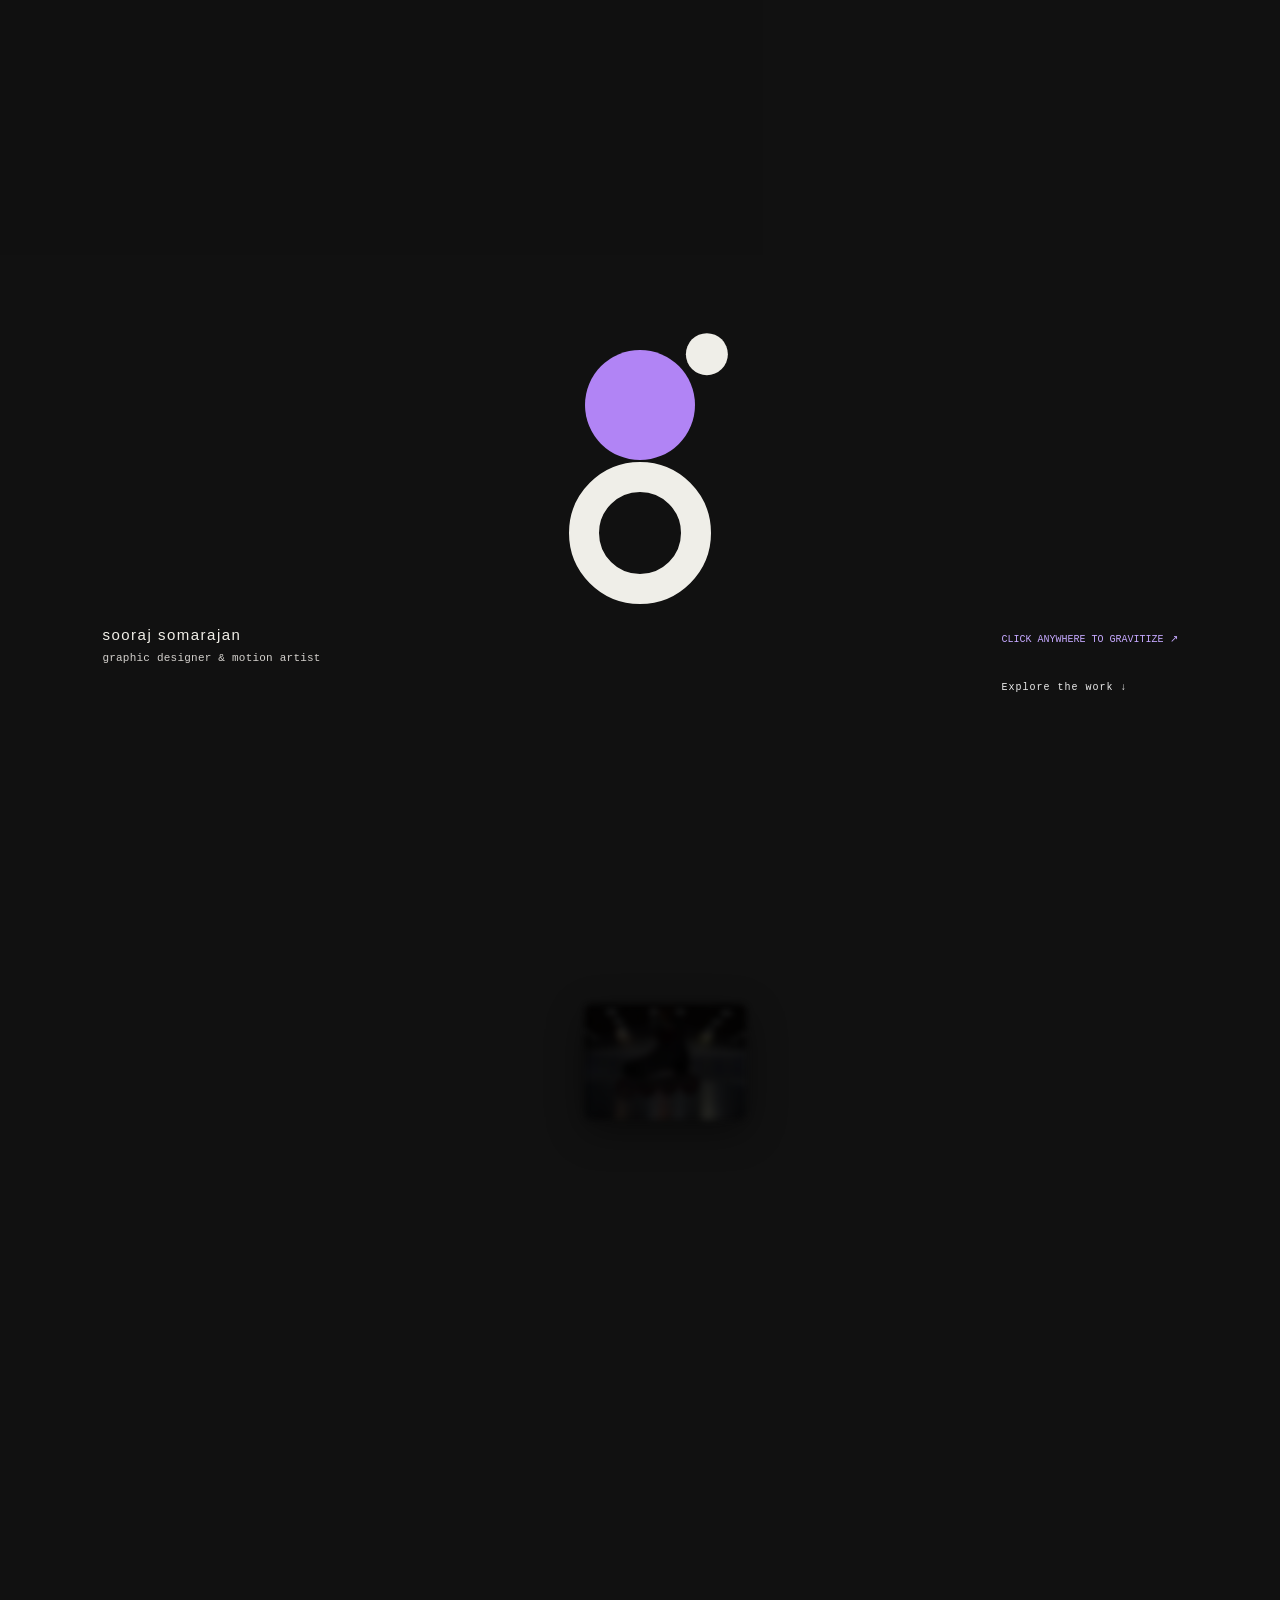
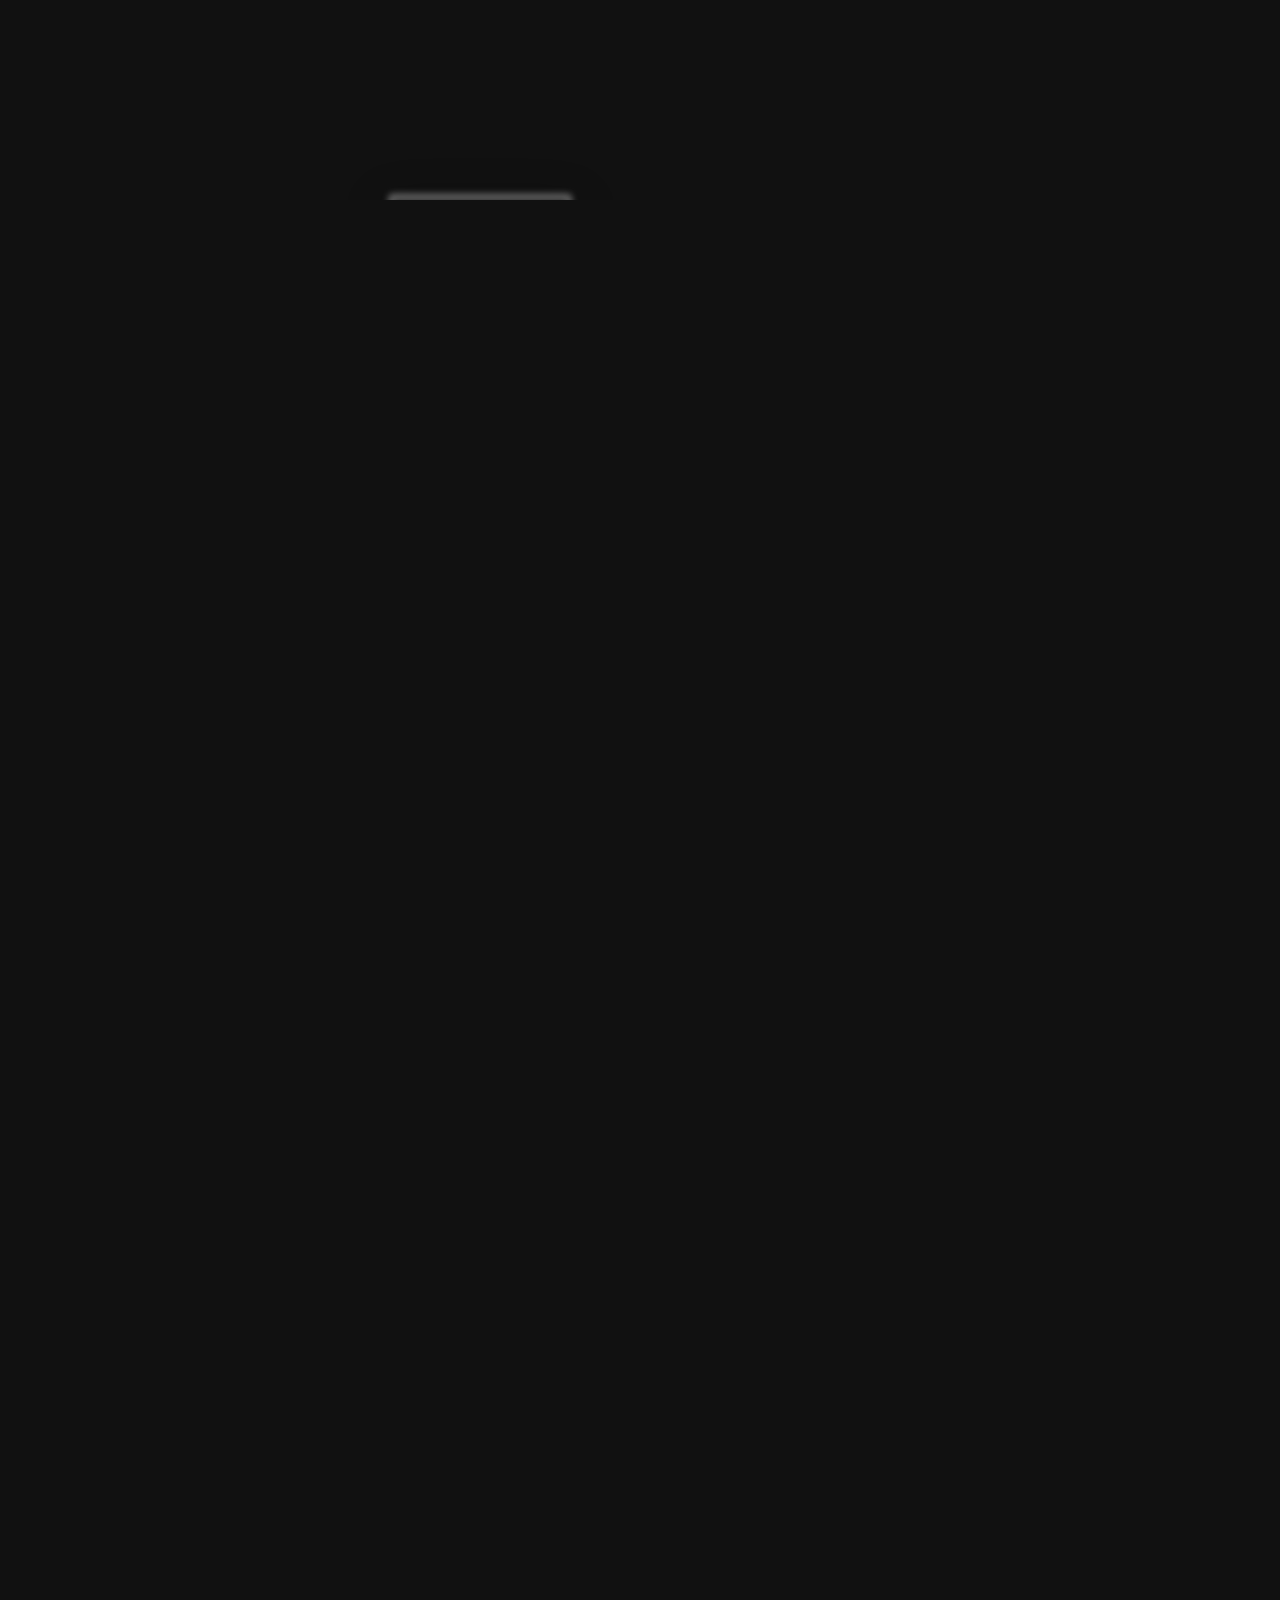
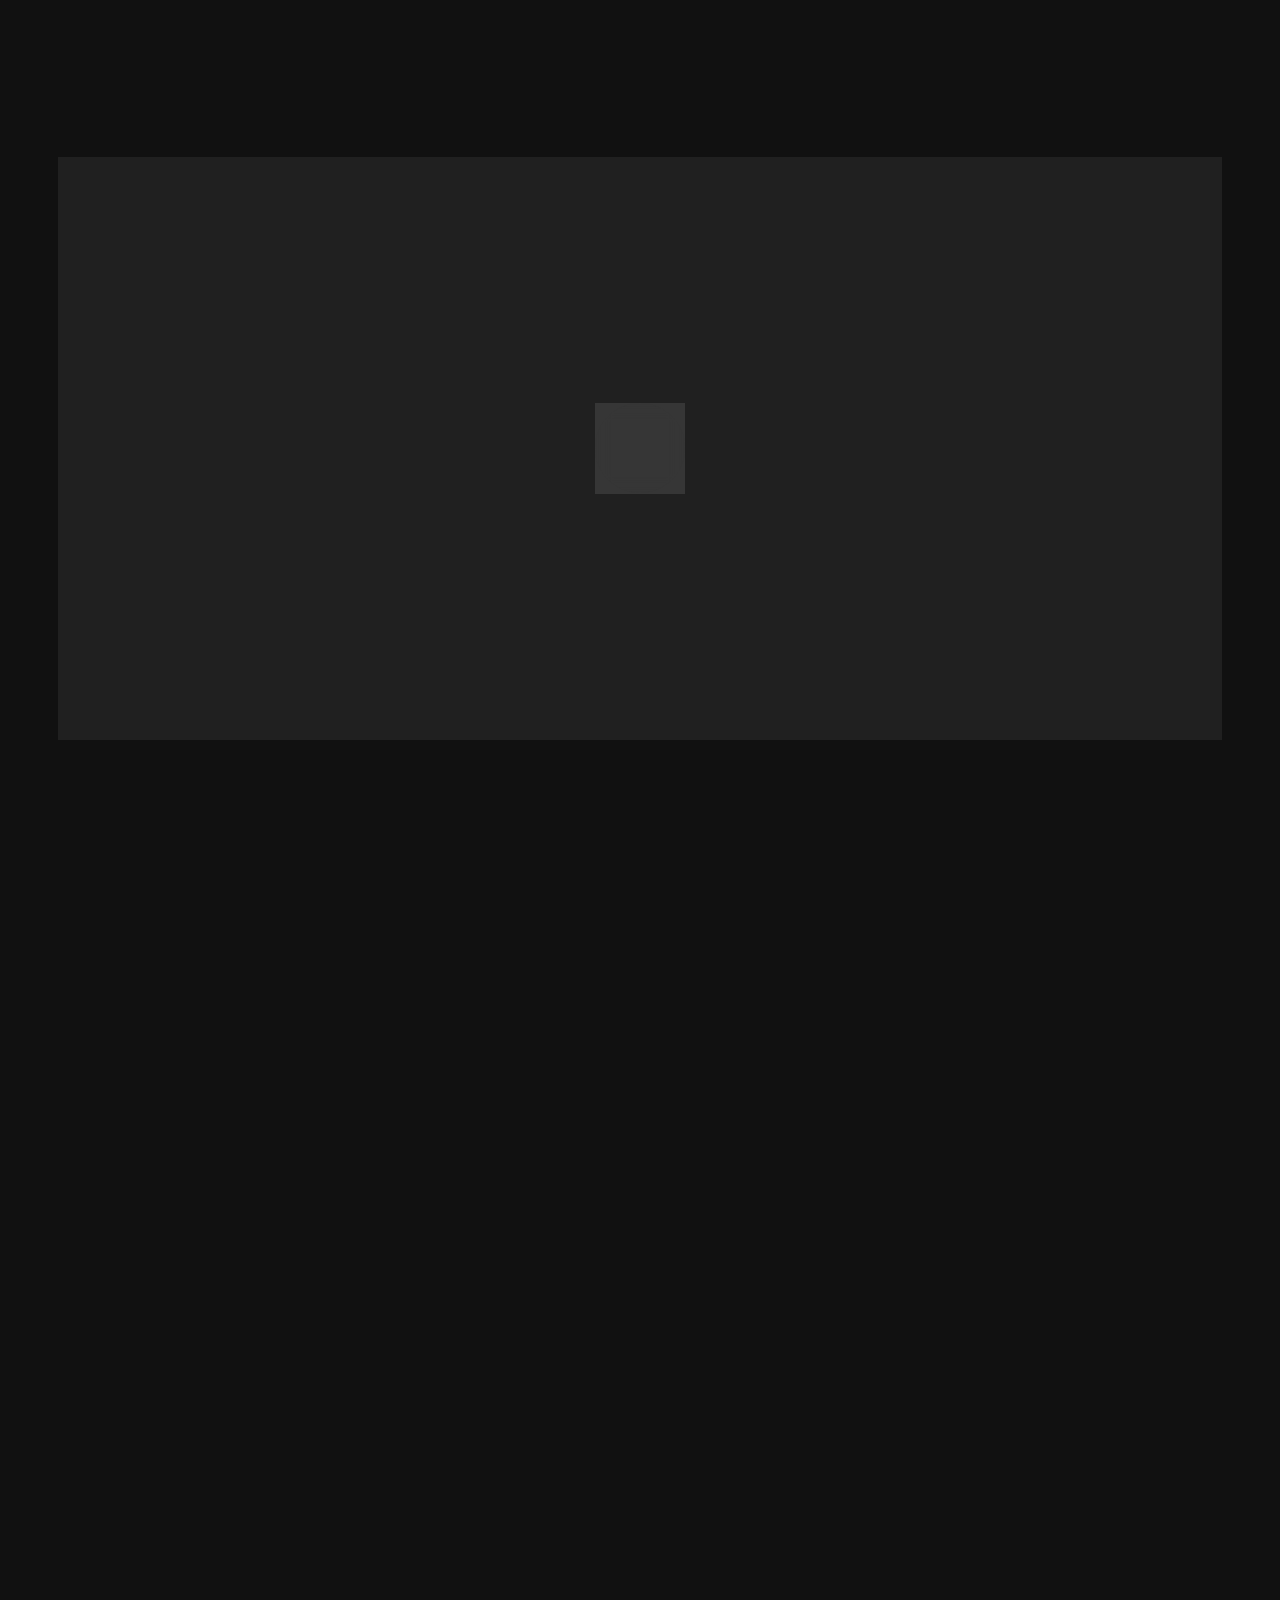
==== commit 8339341b: "feat: add missing works to orbit gallery (Tavus AI, Epson Fashion, Entrust, Folad, US Steel, Azki)" ====
--- a/index.html
+++ b/index.html
@@ -24,7 +24,7 @@
 </section>
 <div class="gallery-journey"><div class="gallery-sticky">
 <section class="work section" id="work"><div class="section-heading"><div><p class="eyebrow">01 / SELECTED WORK</p><h2>Selected<br><em>attractions.</em></h2></div><p>A selection of campaign visuals,<br>animated stories, and product explorations.</p></div>
-<div class="filter-row"><div class="filters" role="group" aria-label="Filter selected work"><button class="active" aria-pressed="true" data-filter="all">All work <sup>6</sup></button><button aria-pressed="false" data-filter="graphic">Graphic & campaign</button><button aria-pressed="false" data-filter="motion">Motion graphics</button><button aria-pressed="false" data-filter="3d">3D & product</button></div><span id="work-count" aria-live="polite">06 PROJECTS</span></div>
+<div class="filter-row"><div class="filters" role="group" aria-label="Filter selected work"><button class="active" aria-pressed="true" data-filter="all">All work <sup>13</sup></button><button aria-pressed="false" data-filter="ai">AI & commercial</button><button aria-pressed="false" data-filter="3d">3D & product</button><button aria-pressed="false" data-filter="motion">Motion graphics</button><button aria-pressed="false" data-filter="graphic">Graphic & campaign</button></div><span id="work-count" aria-live="polite">13 PROJECTS</span></div>
 <div class="gallery-toolbar"><span>SELECT A PROJECT TO EXPLORE</span><div><button id="gallery-prev" aria-label="Rotate gallery left">←</button><button id="gallery-next" aria-label="Rotate gallery right">→</button><button id="gallery-view" aria-pressed="false">Grid view</button></div></div><div class="gallery-space"><div class="project-grid orbit-view" id="project-grid"></div><span class="drag-label" aria-hidden="true">DRAG<br>TO<br>ORBIT</span></div><noscript><p>Enable JavaScript to explore the project gallery. You can still contact me below.</p></noscript>
 </section>
 <section class="manifesto" aria-labelledby="manifest-title"><p class="eyebrow">A CREATIVE POINT OF VIEW</p><h2 id="manifest-title">Ideas with<br><em>attraction.</em></h2><div class="manifest-copy"><p>Good design draws you in.<br>Great motion makes you stay.</p><p>I bring bold visual thinking and thoughtful movement together—creating campaign visuals, graphic identities, and animated stories with something to say.</p></div><p class="manifest-end">FOR BRANDS. FOR STORIES. FOR THE NEXT IDEA.</p></section></div></div><section class="motion section" id="motion"><div class="section-heading"><div><p class="eyebrow">02 / THE MOVING IMAGE</p><h2>Less static.<br><em>More feeling.</em></h2></div><p>Timing. Texture. A little surprise.<br>See the work come to life.</p></div><button class="reel-stage" data-project="reel" aria-label="Play 3D product animation showreel"><img src="assets/project-reel-3d.jpg" width="1600" height="900" alt="Frame from Sooraj’s 3D product animation showreel" loading="lazy"><span class="reel-top">SOORAJ SOMARAJAN <span>3D PRODUCT SHOWREEL</span></span><span class="play-circle">▶</span><span class="reel-bottom">Press play.<span>01:15 ↗</span></span></button></section>
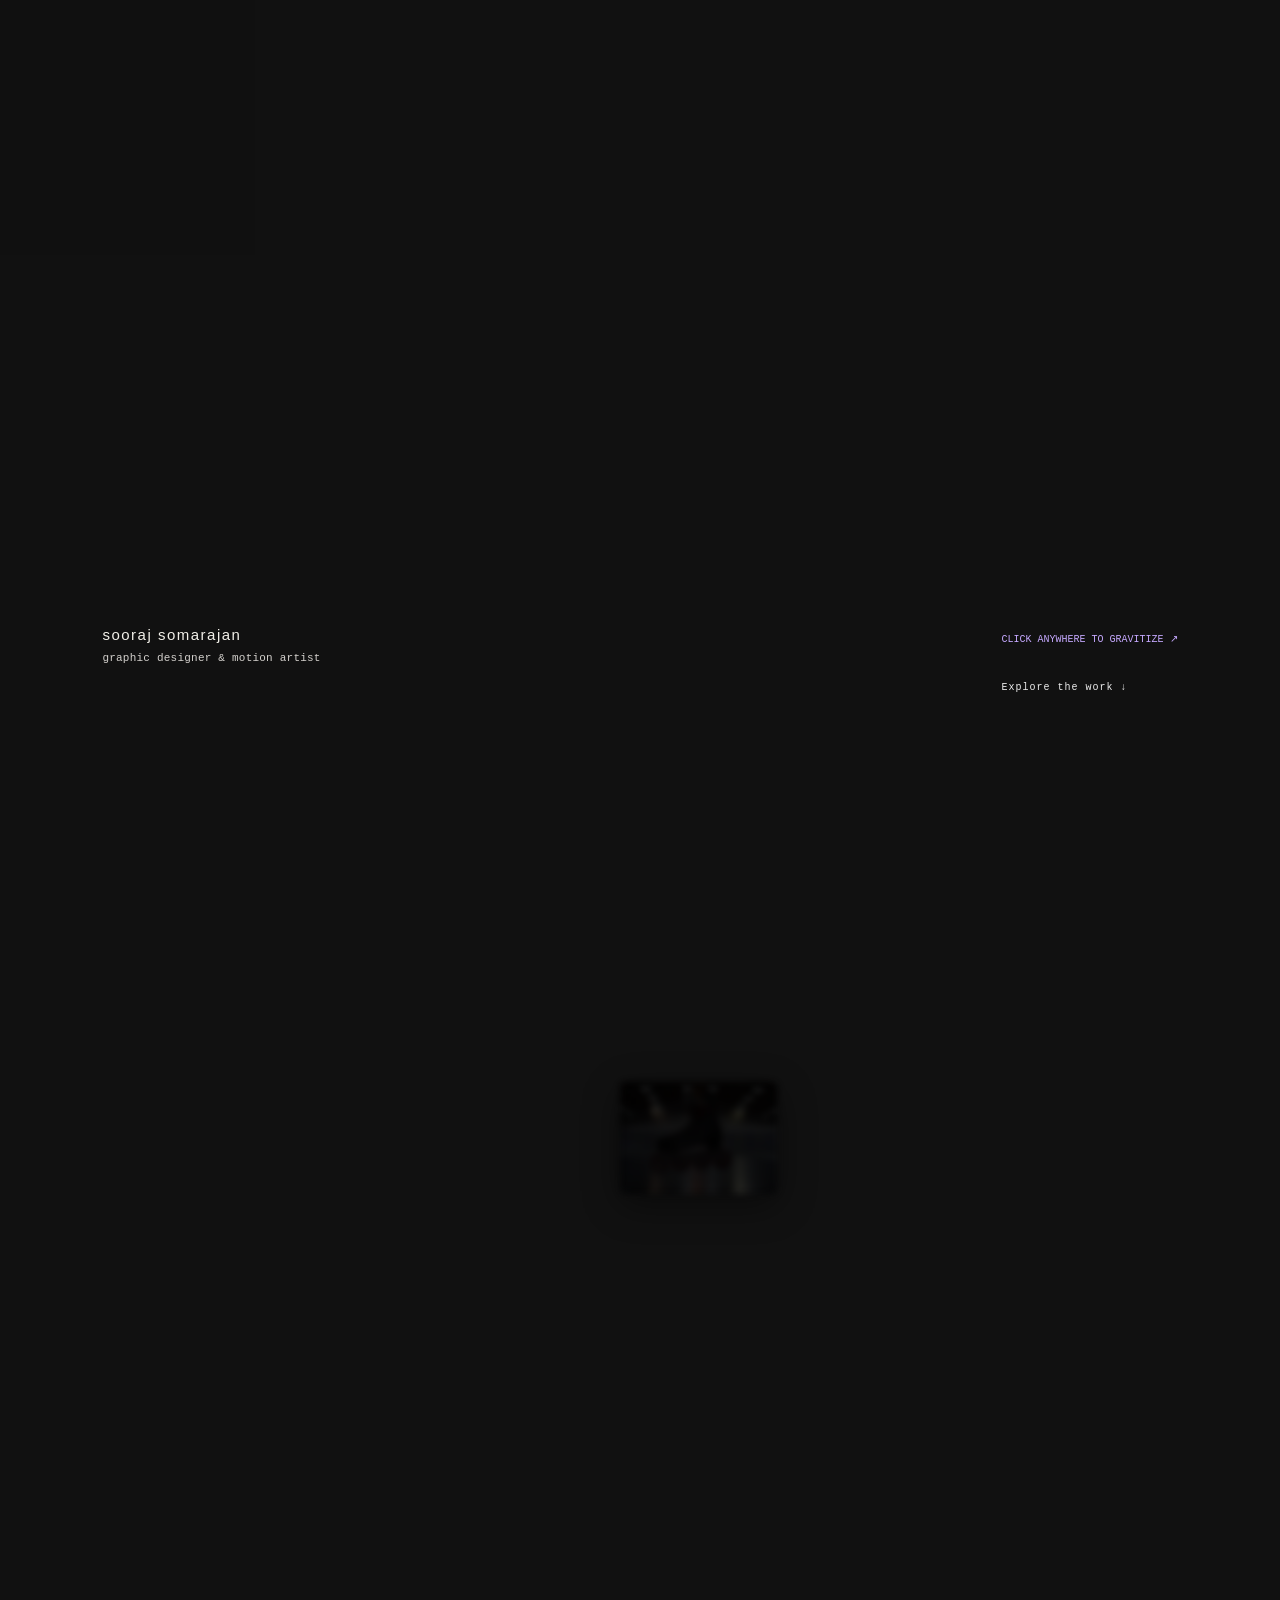
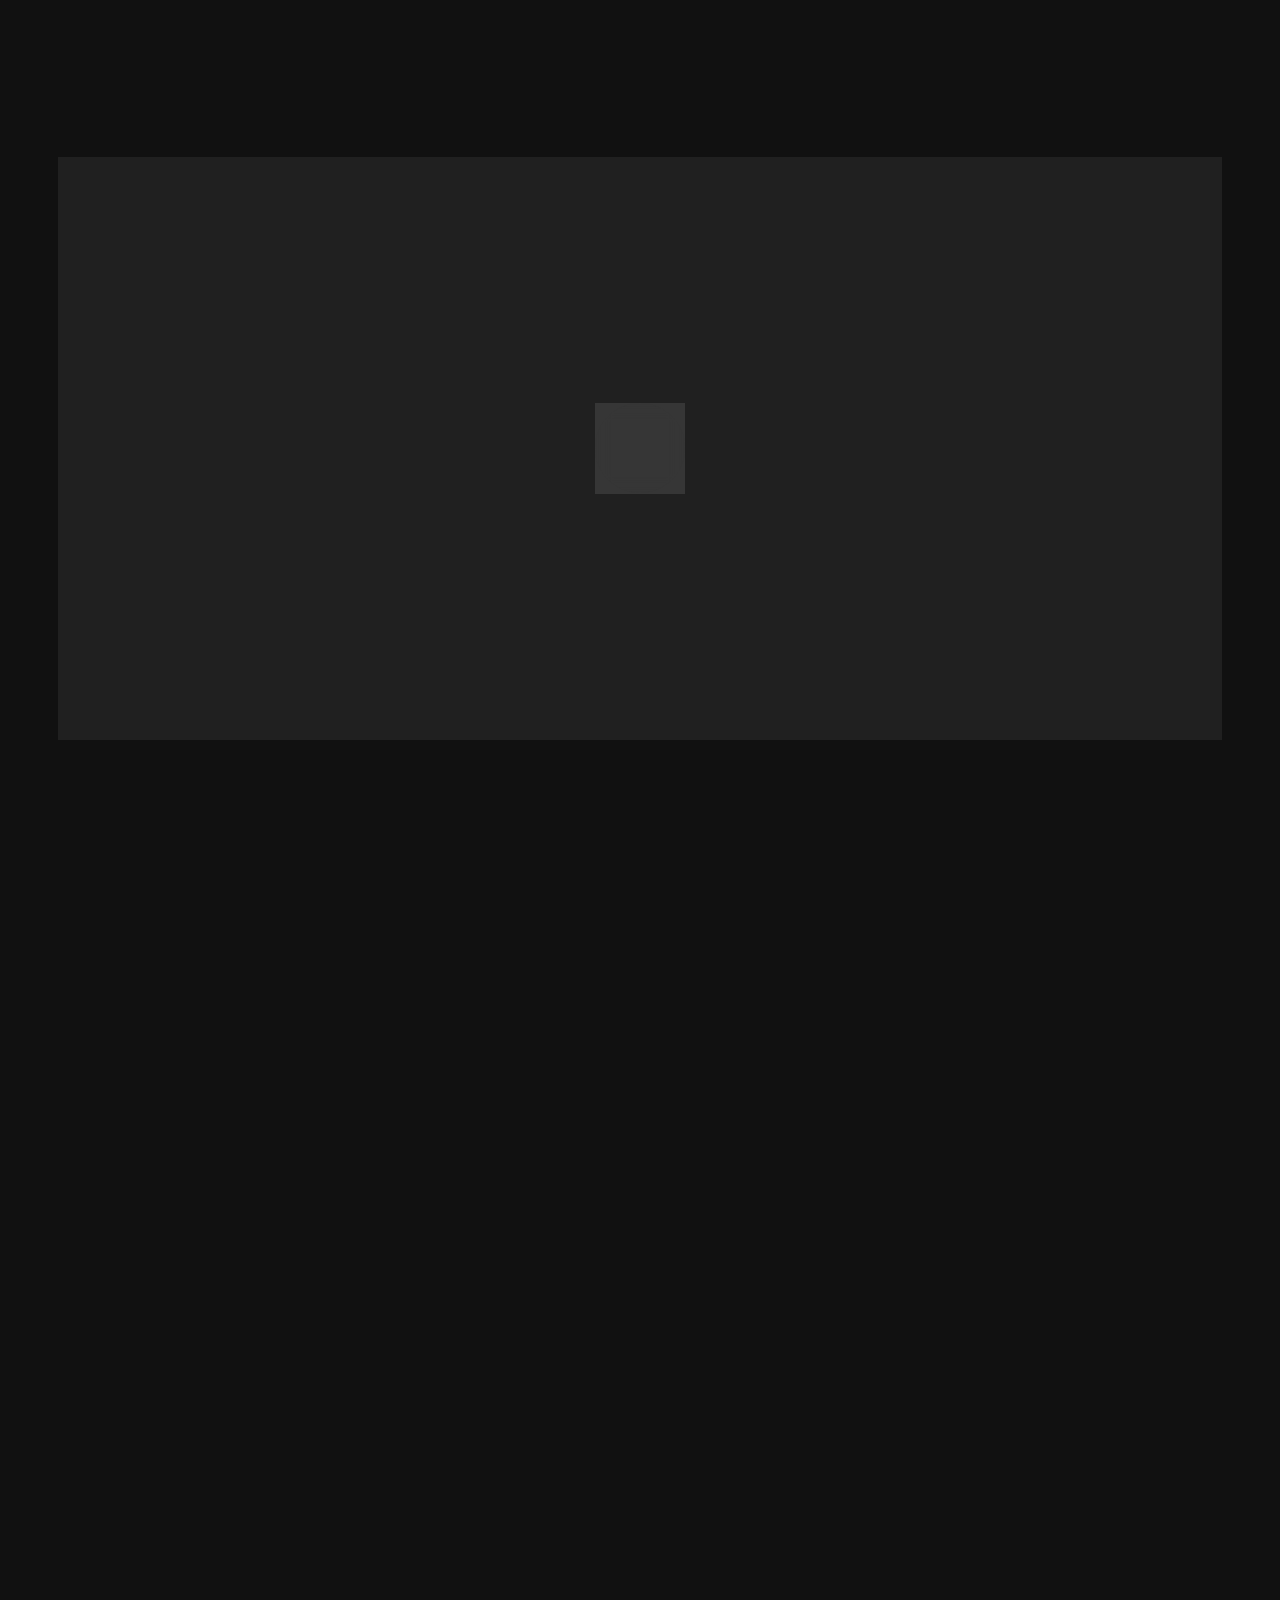
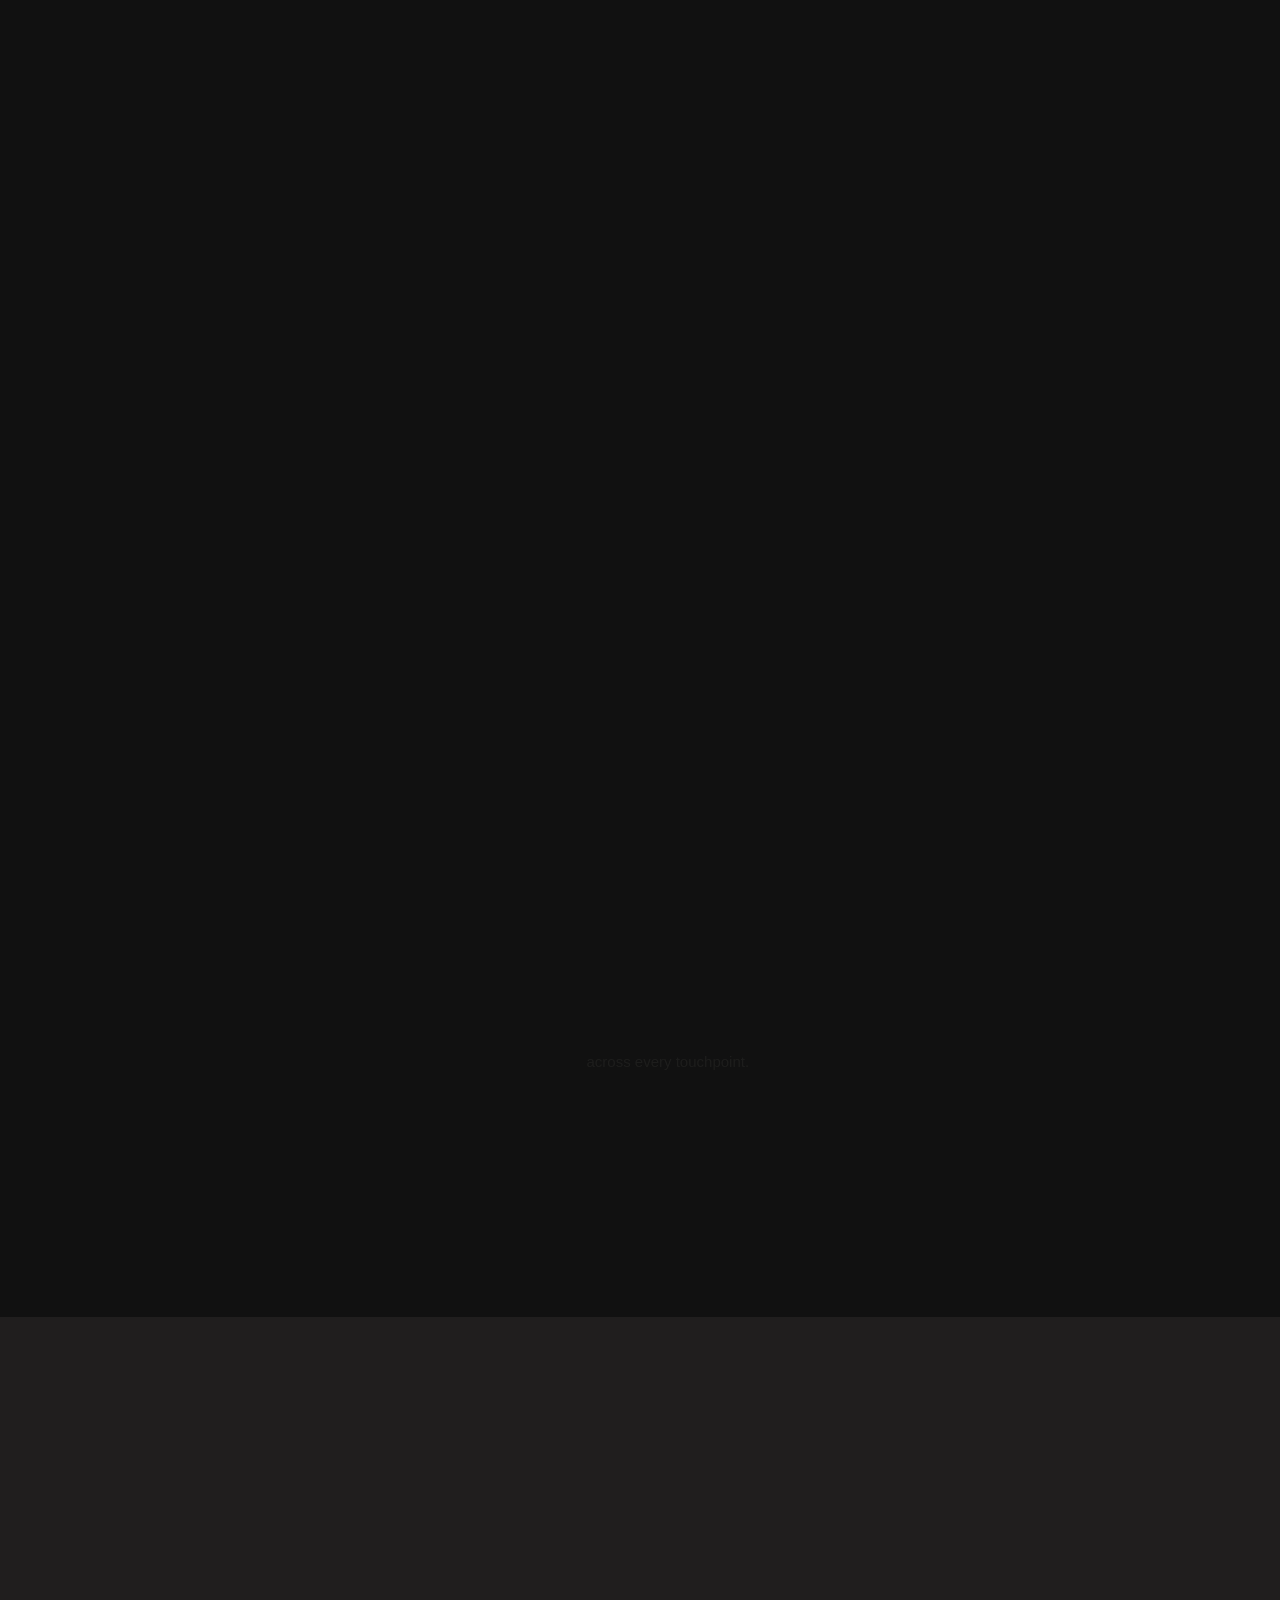
==== commit d9f4139b: "feat: add iMinerals project case study, web section integration, and orbit gallery card" ====
--- a/index.html
+++ b/index.html
@@ -24,7 +24,7 @@
 </section>
 <div class="gallery-journey"><div class="gallery-sticky">
 <section class="work section" id="work"><div class="section-heading"><div><p class="eyebrow">01 / SELECTED WORK</p><h2>Selected<br><em>attractions.</em></h2></div><p>A selection of campaign visuals,<br>animated stories, and product explorations.</p></div>
-<div class="filter-row"><div class="filters" role="group" aria-label="Filter selected work"><button class="active" aria-pressed="true" data-filter="all">All work <sup>13</sup></button><button aria-pressed="false" data-filter="ai">AI & commercial</button><button aria-pressed="false" data-filter="3d">3D & product</button><button aria-pressed="false" data-filter="motion">Motion graphics</button><button aria-pressed="false" data-filter="graphic">Graphic & campaign</button></div><span id="work-count" aria-live="polite">13 PROJECTS</span></div>
+<div class="filter-row"><div class="filters" role="group" aria-label="Filter selected work"><button class="active" aria-pressed="true" data-filter="all">All work <sup>14</sup></button><button aria-pressed="false" data-filter="ai">AI & commercial</button><button aria-pressed="false" data-filter="3d">3D & product</button><button aria-pressed="false" data-filter="motion">Motion graphics</button><button aria-pressed="false" data-filter="graphic">Graphic & campaign</button></div><span id="work-count" aria-live="polite">14 PROJECTS</span></div>
 <div class="gallery-toolbar"><span>SELECT A PROJECT TO EXPLORE</span><div><button id="gallery-prev" aria-label="Rotate gallery left">←</button><button id="gallery-next" aria-label="Rotate gallery right">→</button><button id="gallery-view" aria-pressed="false">Grid view</button></div></div><div class="gallery-space"><div class="project-grid orbit-view" id="project-grid"></div><span class="drag-label" aria-hidden="true">DRAG<br>TO<br>ORBIT</span></div><noscript><p>Enable JavaScript to explore the project gallery. You can still contact me below.</p></noscript>
 </section>
 <section class="manifesto" aria-labelledby="manifest-title"><p class="eyebrow">A CREATIVE POINT OF VIEW</p><h2 id="manifest-title">Ideas with<br><em>attraction.</em></h2><div class="manifest-copy"><p>Good design draws you in.<br>Great motion makes you stay.</p><p>I bring bold visual thinking and thoughtful movement together—creating campaign visuals, graphic identities, and animated stories with something to say.</p></div><p class="manifest-end">FOR BRANDS. FOR STORIES. FOR THE NEXT IDEA.</p></section></div></div><section class="motion section" id="motion"><div class="section-heading"><div><p class="eyebrow">02 / THE MOVING IMAGE</p><h2>Less static.<br><em>More feeling.</em></h2></div><p>Timing. Texture. A little surprise.<br>See the work come to life.</p></div><button class="reel-stage" data-project="reel" aria-label="Play 3D product animation showreel"><img src="assets/project-reel-3d.jpg" width="1600" height="900" alt="Frame from Sooraj’s 3D product animation showreel" loading="lazy"><span class="reel-top">SOORAJ SOMARAJAN <span>3D PRODUCT SHOWREEL</span></span><span class="play-circle">▶</span><span class="reel-bottom">Press play.<span>01:15 ↗</span></span></button></section>
@@ -40,7 +40,7 @@
 </div>
 <div class="discipline-panel"><p class="eyebrow" id="discipline-number">01 / PRIMARY DISCIPLINE</p><h3 id="discipline-title">Graphic design.</h3><p id="discipline-copy">Bold visuals with a clear purpose. From campaign creative to visual identities, I use typography, colour, and composition to make ideas recognizable and memorable.</p><p class="discipline-note" id="discipline-note">Campaign creative · Visual identity · Art direction</p><a href="#work" class="text-link" id="discipline-link">Explore the work ↗</a><div class="discipline-tabs" role="group" aria-label="Choose a creative discipline"><button class="selected" data-discipline="graphic" aria-pressed="true">Graphic</button><button data-discipline="motion" aria-pressed="false">Motion</button><button data-discipline="three" aria-pressed="false">3D</button><button data-discipline="web" aria-pressed="false">Web</button></div><span class="sr-only" id="discipline-status" role="status"></span></div>
 </section>
-<section class="web section" id="digital"><div><p class="eyebrow">04 / ALSO, ON THE WEB</p><h2>Good ideas.<br>Digital homes.</h2><p>Selected Webflow experiences that bring<br>campaign design into the browser.</p></div><div class="web-projects"><button data-project="zebra" class="web-item"><img src="assets/zebra-page.webp" alt="Zebra campaign landing page" loading="lazy"><span>Zebra Technologies<small>WEBFLOW · CAMPAIGN LANDING PAGE</small></span><b>↗</b></button><button data-project="honeywell" class="web-item"><img src="assets/project-honeywell.png" alt="Honeywell campaign website shown on a desktop monitor" loading="lazy"><span>Honeywell<small>WEBFLOW · PRINT WITHOUT LIMITS</small></span><b>↗</b></button></div></section>
+<section class="web section" id="digital"><div><p class="eyebrow">04 / ALSO, ON THE WEB</p><h2>Good ideas.<br>Digital homes.</h2><p>Selected Webflow experiences that bring<br>campaign design into the browser.</p></div><div class="web-projects"><button data-project="zebra" class="web-item"><img src="assets/zebra-page.webp" alt="Zebra campaign landing page" loading="lazy"><span>Zebra Technologies<small>WEBFLOW · CAMPAIGN LANDING PAGE</small></span><b>↗</b></button><button data-project="honeywell" class="web-item"><img src="assets/project-honeywell.png" alt="Honeywell campaign website shown on a desktop monitor" loading="lazy"><span>Honeywell<small>WEBFLOW · PRINT WITHOUT LIMITS</small></span><b>↗</b></button><a href="iminerals" class="web-item"><img src="assets/project-iminerals.webp" alt="iMinerals brand identity and web design" loading="lazy"><span>iMinerals<small>BRAND IDENTITY · PACKAGING · WEB</small></span><b>↗</b></a></div></section>
 <section class="about section" id="about"><p class="eyebrow">05 / THE DESIGNER BEHIND THE WORK</p><div class="about-layout"><h2>Curious mind.<br><em>Hands-on</em><br>creative.</h2><div><p class="about-intro">I’m Sooraj, a graphic and motion designer based in Toronto.</p><p>I work across campaign creative, visual identity, motion graphics, and 3D product animation. From a single image to a moving story, I bring the same care to the idea and the details.</p><p>My practice also includes Webflow experiences—connecting the visual story across every touchpoint.</p><a class="text-link" href="mailto:soorajnandanam44@gmail.com">Let’s make something together ↗</a></div></div></section>
 <section class="toolkit-stage" id="toolkit" aria-labelledby="toolkit-title"><div class="tk-sticky"><div class="tk-heading"><h2 id="toolkit-title">Toolkit</h2><div class="tk-subtitles"><h3 class="tk-front-label">Creative Front-end</h3><h3 class="tk-art-label">Art Direction</h3></div></div><div class="tk-wheel tk-frontend" role="group" aria-label="frontend tools"><div class="tk-slot" data-index="0"><button class="tk-card" aria-label="JavaScript — Learning — animate cards" type="button"><span class="tk-motion"><img src="assets/toolkit/javascript.svg" alt="JavaScript — Learning" width="295" height="417" draggable="false"><span class="tk-learning">Learning</span></span></button></div><div class="tk-slot" data-index="1"><button class="tk-card" aria-label="Three.js — Learning — animate cards" type="button"><span class="tk-motion"><img src="assets/toolkit/threejs.svg" alt="Three.js — Learning" width="295" height="417" draggable="false"><span class="tk-learning">Learning</span></span></button></div><div class="tk-slot" data-index="2"><button class="tk-card" aria-label="GLSL — animate cards" type="button"><span class="tk-motion"><img src="assets/toolkit/glsl.svg" alt="GLSL" width="295" height="417" draggable="false"></span></button></div><div class="tk-slot" data-index="3"><button class="tk-card" aria-label="GSAP — animate cards" type="button"><span class="tk-motion"><img src="assets/toolkit/gsap.svg" alt="GSAP" width="295" height="417" draggable="false"></span></button></div><div class="tk-slot" data-index="4"><button class="tk-card" aria-label="Vue.js — animate cards" type="button"><span class="tk-motion"><img src="assets/toolkit/vuejs.svg" alt="Vue.js" width="295" height="417" draggable="false"></span></button></div><div class="tk-slot" data-index="5"><button class="tk-card" aria-label="React — animate cards" type="button"><span class="tk-motion"><img src="assets/toolkit/react.svg" alt="React" width="295" height="417" draggable="false"></span></button></div><div class="tk-slot" data-index="6"><button class="tk-card" aria-label="Webflow — animate cards" type="button"><span class="tk-motion"><img src="assets/toolkit/webflow.svg" alt="Webflow" width="295" height="417" draggable="false"></span></button></div><div class="tk-slot" data-index="7"><button class="tk-card" aria-label="Shopify — animate cards" type="button"><span class="tk-motion"><span class="tk-flipper"><span class="tk-face"><img src="assets/toolkit/shopify.svg" alt="Shopify" width="295" height="417" draggable="false"></span><span class="tk-face tk-back"><img src="assets/toolkit/figma.svg" alt="Figma" width="295" height="417"></span></span></span></button></div></div><div class="tk-wheel tk-art" role="group" aria-label="art tools"><div class="tk-slot" data-index="0"><button class="tk-card" aria-label="Figma — animate cards" type="button"><span class="tk-motion"><img src="assets/toolkit/figma.svg" alt="Figma" width="295" height="417" draggable="false"></span></button></div><div class="tk-slot" data-index="1"><button class="tk-card" aria-label="Photoshop — animate cards" type="button"><span class="tk-motion"><img src="assets/toolkit/photoshop.svg" alt="Photoshop" width="295" height="417" draggable="false"></span></button></div><div class="tk-slot" data-index="2"><button class="tk-card" aria-label="Illustrator — animate cards" type="button"><span class="tk-motion"><img src="assets/toolkit/illustrator.svg" alt="Illustrator" width="295" height="417" draggable="false"></span></button></div><div class="tk-slot" data-index="3"><button class="tk-card" aria-label="InDesign — animate cards" type="button"><span class="tk-motion"><img src="assets/toolkit/indesign.svg" alt="InDesign" width="295" height="417" draggable="false"></span></button></div><div class="tk-slot" data-index="4"><button class="tk-card" aria-label="After Effects — animate cards" type="button"><span class="tk-motion"><img src="assets/toolkit/aftereffects.svg" alt="After Effects" width="295" height="417" draggable="false"></span></button></div><div class="tk-slot" data-index="5"><button class="tk-card" aria-label="CapCut — animate cards" type="button"><span class="tk-motion"><img src="assets/toolkit/capcut.svg" alt="CapCut" width="295" height="417" draggable="false"></span></button></div><div class="tk-slot" data-index="6"><button class="tk-card" aria-label="Lightroom — animate cards" type="button"><span class="tk-motion"><img src="assets/toolkit/lightroom.svg" alt="Lightroom" width="295" height="417" draggable="false"></span></button></div><div class="tk-slot" data-index="7"><button class="tk-card" aria-label="Blender — animate cards" type="button"><span class="tk-motion"><img src="assets/toolkit/blender.svg" alt="Blender" width="295" height="417" draggable="false"></span></button></div><div class="tk-slot" data-index="8"><button class="tk-card" aria-label="Premiere Pro — animate cards" type="button"><span class="tk-motion"><img src="assets/toolkit/premierepro.svg" alt="Premiere Pro" width="295" height="417" draggable="false"></span></button></div><div class="tk-slot" data-index="9"><button class="tk-card" aria-label="DaVinci Resolve — animate cards" type="button"><span class="tk-motion"><img src="assets/toolkit/davinciresolve.svg" alt="DaVinci Resolve" width="295" height="417" draggable="false"></span></button></div></div><div class="tk-controls"><button type="button" id="tk-previous" aria-label="Previous tool">←</button><span>SCROLL TO EXPLORE · CLICK TO PLAY</span><button type="button" id="tk-next" aria-label="Next tool">→</button><button type="button" id="tk-view">View all tools</button></div></div></section>
 <section class="toolkit-stage ai-toolkit-stage" id="ai-toolkit" aria-labelledby="ai-toolkit-title"><div class="tk-sticky"><div class="tk-heading"><h2 id="ai-toolkit-title">AI Toolkit</h2><div class="tk-subtitles"><h3>Tools for creative exploration</h3></div></div><div class="tk-wheel ai-wheel" role="group" aria-label="AI tools"><div class="tk-slot"><button class="tk-card" type="button" aria-label="Kling — animate cards"><span class="tk-motion ai-card-face" style="--ai-bg:#c5f64a;--ai-fg:#17230b"><span class="ai-card-number">01 / AI TOOLKIT</span><span class="ai-card-name">Kling</span><span class="ai-card-tag">AI tools</span><span class="ai-card-detail" aria-hidden="true">✳</span></span></button></div><div class="tk-slot"><button class="tk-card" type="button" aria-label="Higgsfield AI — animate cards"><span class="tk-motion ai-card-face" style="--ai-bg:#a899ff;--ai-fg:#201743"><span class="ai-card-number">02 / AI TOOLKIT</span><span class="ai-card-name">Higgsfield AI</span><span class="ai-card-tag">AI tools</span><span class="ai-card-detail" aria-hidden="true">✳</span></span></button></div><div class="tk-slot"><button class="tk-card" type="button" aria-label="Claude — animate cards"><span class="tk-motion ai-card-face" style="--ai-bg:#d88060;--ai-fg:#311b13"><span class="ai-card-number">03 / AI TOOLKIT</span><span class="ai-card-name">Claude</span><span class="ai-card-tag">AI tools</span><span class="ai-card-detail" aria-hidden="true">✳</span></span></button></div><div class="tk-slot"><button class="tk-card" type="button" aria-label="ChatGPT — animate cards"><span class="tk-motion ai-card-face" style="--ai-bg:#86bfa8;--ai-fg:#102f25"><span class="ai-card-number">04 / AI TOOLKIT</span><span class="ai-card-name">ChatGPT</span><span class="ai-card-tag">AI tools</span><span class="ai-card-detail" aria-hidden="true">✳</span></span></button></div><div class="tk-slot"><button class="tk-card" type="button" aria-label="Weave AI — animate cards"><span class="tk-motion ai-card-face" style="--ai-bg:#c6c2f5;--ai-fg:#28223f"><span class="ai-card-number">05 / AI TOOLKIT</span><span class="ai-card-name">Weave AI</span><span class="ai-card-tag">AI tools</span><span class="ai-card-detail" aria-hidden="true">✳</span></span></button></div></div><div class="tk-controls"><button type="button" data-ai-step="-1" aria-label="Previous AI tool">←</button><span>SCROLL TO EXPLORE · CLICK TO PLAY</span><button type="button" data-ai-step="1" aria-label="Next AI tool">→</button><button type="button" id="ai-view">View all tools</button></div></div></section>
--- a/styles.css
+++ b/styles.css
@@ -1,4 +1,4 @@
-:root{--bg:#141414;--ink:#f2f0e9;--muted:#a7a7a1;--line:#393938;--purple:#c5adff;--paper:#efeee8;--ease:cubic-bezier(.2,.7,.2,1)}*{box-sizing:border-box}html{scroll-behavior:smooth;scroll-padding-top:96px}body{margin:0;background:var(--bg);color:var(--ink);font-family:Arial,Helvetica,sans-serif;-webkit-font-smoothing:antialiased}button,a{-webkit-tap-highlight-color:transparent}a{color:inherit;text-decoration:none}button{font:inherit;color:inherit;cursor:pointer}button:focus-visible,a:focus-visible{outline:3px solid var(--purple);outline-offset:6px}button{border:0}button:disabled{cursor:default}img{max-width:100%;display:block}::selection{background:var(--purple);color:var(--bg)}.skip{position:fixed;left:20px;top:-80px;padding:15px;background:var(--purple);color:#111;z-index:100}.skip:focus{top:15px}.header{height:92px;padding:0 4.5%;display:flex;align-items:center;justify-content:space-between;border-bottom:1px solid var(--line);position:relative;z-index:10;background:var(--bg)}.wordmark{font-size:34px;font-weight:800;letter-spacing:-2px}.wordmark span{font-size:13px;vertical-align:top;margin:6px 0 0 4px;display:inline-block;letter-spacing:0}.header nav{display:flex;gap:35px;align-items:center;font-size:14px}.header nav a:hover{color:var(--purple)}.contact-link{border:1px solid #666;border-radius:40px;padding:13px 20px}.contact-link span{margin-left:24px}.hero{position:relative;overflow:hidden;min-height:790px;padding:32px 4.5% 0}.hero-meta,.hero-bottom,.eyebrow,.coordinate,.filter-row>span,.project-meta,.reel-top,.reel-bottom,.web-item small,.contact-bottom,footer{font-family:'Courier New',monospace;font-size:11px;letter-spacing:.05em}.hero-meta{display:flex;justify-content:space-between;color:#aaa}.hero-meta i{display:inline-block;width:7px;height:7px;border-radius:50%;background:var(--purple);margin-right:9px}.hero-copy{position:relative;z-index:3;width:62%;padding-top:88px;pointer-events:none}.hero-copy a,.hero-copy button{pointer-events:auto}.eyebrow{font-weight:400;line-height:1.7;margin:0 0 26px;text-transform:uppercase}h1,h2,p{margin-top:0}h1{font-size:clamp(68px,7.9vw,128px);font-weight:500;letter-spacing:-.075em;line-height:.99;margin-bottom:30px}h1>span{color:var(--purple)}.intro{font-size:17px;color:#bdbdb8;line-height:1.65;letter-spacing:-.02em}.hero-actions{display:flex;align-items:center;gap:28px;margin-top:32px}.pill{display:inline-flex;align-items:center;justify-content:space-between;gap:35px;border-radius:60px;padding:17px 24px;font-size:14px;line-height:1.2}.primary{background:var(--purple);color:#141414}.primary:hover{background:#ddceff}.reel-link{background:none;padding:14px 0;font-size:14px}.reel-link span{border-bottom:1px solid #777;padding-bottom:5px;margin-left:8px}.gravity{position:absolute;width:53%;height:595px;right:-1%;top:72px;perspective:1000px}.orbit-line{position:absolute;border:1px solid #55505e;border-radius:50%;pointer-events:none}.one{width:88%;height:75%;left:4%;top:8%;transform:rotate(-32deg)}.two{width:67%;height:93%;left:19%;top:0;transform:rotate(31deg)}.orbit-center{position:absolute;font-size:270px;letter-spacing:-40px;left:40%;top:23%;color:#27232e;font-weight:700;line-height:1;pointer-events:none}.orbit-center span{color:#786591}.orbit-card{position:absolute;width:230px;background:#252525;padding:7px;border:1px solid #49444e;box-shadow:0 20px 40px #0004;text-align:left;border-radius:5px;will-change:transform;transition:box-shadow .3s}.orbit-card img{width:100%;height:137px;object-fit:cover;border-radius:2px}.orbit-card span{display:block;padding:11px 4px 5px;font:9px 'Courier New',monospace;letter-spacing:.03em}.orbit-card:hover,.orbit-card:focus-visible{box-shadow:0 10px 65px #c5adff30;z-index:4}.orbit-a{left:37%;top:3%;transform:rotate(10deg)}.orbit-b{left:8%;top:40%;transform:rotate(-12deg)}.orbit-c{left:57%;top:58%;transform:rotate(12deg)}.coordinate{position:absolute;right:15%;top:44%;font-size:8px;color:#b9a5e3;line-height:1.5}.hero-bottom{margin-top:100px;padding:24px 0;border-top:1px solid var(--line);display:flex;justify-content:space-between;align-items:center;gap:20px}.hero-bottom b{font-size:17px;font-weight:400;color:var(--purple);margin:0 18px}.hero-bottom>div{display:flex;align-items:center;gap:28px}.hero-bottom button{font:inherit;background:transparent;padding:10px 0;color:#bbb}.hero-bottom a{font-size:10px}.section{padding:100px 4.5%}.work{background:var(--paper);color:#171717}.section-heading{display:flex;align-items:end;justify-content:space-between;margin-bottom:50px;gap:25px}h2{font-size:clamp(42px,5.5vw,82px);font-weight:500;line-height:1.04;letter-spacing:-.06em;margin-bottom:0}em{font-family:Georgia,'Times New Roman',serif;font-weight:400}h2 em{letter-spacing:-.065em}.section-heading>p{line-height:1.7;font-size:15px;color:#70706a;max-width:330px;margin-bottom:7px}.filter-row{display:flex;align-items:center;justify-content:space-between;padding-bottom:24px;border-bottom:1px solid #c8c8c2;margin-bottom:32px;gap:15px}.filters{display:flex;gap:8px;flex-wrap:wrap}.filters button{padding:12px 17px;background:transparent;border:1px solid #ccccc4;border-radius:40px;font-size:12px;color:#555}.filters button.active{background:#171717;color:#fff;border-color:#171717}.filters button:hover{border-color:#222}.filters sup{margin-left:6px}.project-grid{display:grid;grid-template-columns:1fr 1fr;gap:55px 26px}.project{min-width:0}.project-button{display:block;width:100%;padding:0;background:none;color:#161616;text-align:left}.project-image{aspect-ratio:1.48;overflow:hidden;background:#deded5;position:relative;border-radius:5px}.project-image img{width:100%;height:100%;object-fit:cover;transition:transform .65s var(--ease)}.project-button:hover img{transform:scale(1.045)}.project-image .view-project{position:absolute;right:18px;bottom:18px;background:#f5f3e9;color:#141414;width:44px;height:44px;border-radius:50%;display:grid;place-items:center;font-size:20px;transition:background .2s,transform .3s}.project-button:hover .view-project{background:var(--purple);transform:rotate(45deg)}.project-meta{display:flex;justify-content:space-between;color:#777;margin-top:19px;font-size:10px}.project h3{font-weight:500;font-size:25px;letter-spacing:-.035em;margin:9px 0 0}.motion{padding-bottom:100px}.motion .section-heading>p{color:#aaa}.motion h2 em{color:var(--purple)}.reel-stage{width:100%;aspect-ratio:2.1;position:relative;overflow:hidden;background:#202020;border-radius:5px;padding:0}.reel-stage>img{width:100%;height:100%;object-fit:cover;filter:brightness(.7);transition:transform 1s var(--ease),filter .4s}.reel-stage:hover>img{transform:scale(1.025);filter:brightness(.9)}.reel-top,.reel-bottom{position:absolute;left:28px;right:28px;display:flex;justify-content:space-between;text-align:left;text-shadow:0 1px 8px #000}.reel-top{top:26px}.reel-bottom{bottom:26px;font-size:17px}.play-circle{position:absolute;top:50%;left:50%;transform:translate(-50%,-50%);width:90px;height:90px;border:1px solid #f5f5ef;border-radius:50%;background:#ffffff1a;backdrop-filter:blur(8px);display:grid;place-items:center;font-size:22px;padding-left:4px}.web{border-top:1px solid var(--line);display:grid;grid-template-columns:1fr 1.3fr;gap:70px;padding-top:70px;padding-bottom:70px}.web h2{font-size:44px}.web p:not(.eyebrow){color:#999;line-height:1.7;font-size:14px;margin-top:22px}.web-item{width:100%;display:flex;align-items:center;gap:24px;text-align:left;background:none;padding:24px 0;border-bottom:1px solid var(--line)}.web-item:first-child{padding-top:0}.web-item img{width:112px;height:86px;object-fit:cover;object-position:top;border-radius:4px}.web-item span{flex:1;font-size:20px;letter-spacing:-.025em}.web-item small{display:block;font-size:9px;color:#aaa;margin-top:12px}.web-item b{font-weight:400;font-size:22px}.web-item:hover{color:var(--purple)}.about{background:#e8e7e1;color:#181818}.about-layout{display:grid;grid-template-columns:1fr 1fr;gap:90px}.about-layout>div{padding-top:8px}.about-intro{font-size:27px;line-height:1.35;letter-spacing:-.04em;max-width:480px}.about-layout p:not(.about-intro){font-size:15px;line-height:1.8;color:#65655e;max-width:510px}.text-link{display:inline-block;border-bottom:1px solid #8c8c83;padding-bottom:8px;font-size:14px;margin-top:16px}.toolkit{border-top:1px solid #c7c7be;margin-top:70px;padding-top:32px}.toolkit>div{display:flex;gap:10px;flex-wrap:wrap}.toolkit span{padding:14px 18px;border:1px solid #c6c6bd;border-radius:4px;font-size:13px;display:flex;align-items:center;gap:30px}.toolkit b{font-size:13px;font-weight:400;opacity:.5}.toolkit span:hover{background:var(--purple);border-color:var(--purple);transform:translateY(-3px);transition:all .2s}.contact{background:var(--purple);color:#161616}.contact-title{font-size:clamp(53px,9vw,130px);letter-spacing:-.075em;line-height:1.02;display:block;position:relative}.contact-title>span{position:absolute;right:2%;top:18%;font-size:110px;transition:transform .3s}.contact-title:hover>span{transform:translate(10px,-10px)}.contact-bottom{display:flex;justify-content:space-between;margin-top:60px;border-top:1px solid #17171750;padding-top:24px;gap:20px}.contact-bottom a{font:16px Arial,sans-serif;letter-spacing:-.01em}footer{display:flex;align-items:center;justify-content:space-between;padding:30px 4.5%;font-size:10px;color:#aaa}footer .wordmark{color:var(--ink)}dialog{padding:0;border:1px solid #555;background:#1c1c1c;color:var(--ink);width:min(1020px,92vw);max-height:90dvh;border-radius:10px;box-shadow:0 20px 100px #0008}dialog::backdrop{background:#000c;backdrop-filter:blur(8px)}.dialog-header{position:sticky;top:0;display:flex;justify-content:space-between;align-items:center;padding:18px 26px;background:#1c1c1c;z-index:2;border-bottom:1px solid #444;font:11px 'Courier New',monospace;gap:15px}.dialog-header button{background:var(--purple);color:#111;border-radius:40px;padding:10px 20px;white-space:nowrap}.dialog-body{padding:28px}.dialog-body h2{font-size:40px;margin-bottom:18px}.dialog-body p{color:#bbb;line-height:1.75;font-size:15px;max-width:750px}.dialog-tools{font:12px 'Courier New',monospace!important}.dialog-body .pill{margin-top:10px}#dialog-media img{max-height:65vh;width:100%;object-fit:contain;background:#111}#dialog-media video{width:100%;max-height:65vh;display:block;background:#000}#video-error{color:#ddceff}.paused *{animation-play-state:paused!important}.paused html{scroll-behavior:auto}[hidden]{display:none!important}
+:root{--bg:#141414;--ink:#f2f0e9;--muted:#a7a7a1;--line:#393938;--purple:#c5adff;--paper:#efeee8;--ease:cubic-bezier(.2,.7,.2,1)}*{box-sizing:border-box}html{scroll-behavior:smooth;scroll-padding-top:96px}body{margin:0;background:var(--bg);color:var(--ink);font-family:Arial,Helvetica,sans-serif;-webkit-font-smoothing:antialiased}button,a{-webkit-tap-highlight-color:transparent}a{color:inherit;text-decoration:none}button{font:inherit;color:inherit;cursor:pointer}button:focus-visible,a:focus-visible{outline:3px solid var(--purple);outline-offset:6px}button{border:0}button:disabled{cursor:default}img{max-width:100%;display:block}::selection{background:var(--purple);color:var(--bg)}.skip{position:fixed;left:20px;top:-80px;padding:15px;background:var(--purple);color:#111;z-index:100}.skip:focus{top:15px}.header{height:92px;padding:0 4.5%;display:flex;align-items:center;justify-content:space-between;border-bottom:1px solid var(--line);position:relative;z-index:10;background:var(--bg)}.wordmark{font-size:34px;font-weight:800;letter-spacing:-2px}.wordmark span{font-size:13px;vertical-align:top;margin:6px 0 0 4px;display:inline-block;letter-spacing:0}.header nav{display:flex;gap:35px;align-items:center;font-size:14px}.header nav a:hover{color:var(--purple)}.contact-link{border:1px solid #666;border-radius:40px;padding:13px 20px}.contact-link span{margin-left:24px}.hero{position:relative;overflow:hidden;min-height:790px;padding:32px 4.5% 0}.hero-meta,.hero-bottom,.eyebrow,.coordinate,.filter-row>span,.project-meta,.reel-top,.reel-bottom,.web-item small,.contact-bottom,footer{font-family:'Courier New',monospace;font-size:11px;letter-spacing:.05em}.hero-meta{display:flex;justify-content:space-between;color:#aaa}.hero-meta i{display:inline-block;width:7px;height:7px;border-radius:50%;background:var(--purple);margin-right:9px}.hero-copy{position:relative;z-index:3;width:62%;padding-top:88px;pointer-events:none}.hero-copy a,.hero-copy button{pointer-events:auto}.eyebrow{font-weight:400;line-height:1.7;margin:0 0 26px;text-transform:uppercase}h1,h2,p{margin-top:0}h1{font-size:clamp(68px,7.9vw,128px);font-weight:500;letter-spacing:-.075em;line-height:.99;margin-bottom:30px}h1>span{color:var(--purple)}.intro{font-size:17px;color:#bdbdb8;line-height:1.65;letter-spacing:-.02em}.hero-actions{display:flex;align-items:center;gap:28px;margin-top:32px}.pill{display:inline-flex;align-items:center;justify-content:space-between;gap:35px;border-radius:60px;padding:17px 24px;font-size:14px;line-height:1.2}.primary{background:var(--purple);color:#141414}.primary:hover{background:#ddceff}.reel-link{background:none;padding:14px 0;font-size:14px}.reel-link span{border-bottom:1px solid #777;padding-bottom:5px;margin-left:8px}.gravity{position:absolute;width:53%;height:595px;right:-1%;top:72px;perspective:1000px}.orbit-line{position:absolute;border:1px solid #55505e;border-radius:50%;pointer-events:none}.one{width:88%;height:75%;left:4%;top:8%;transform:rotate(-32deg)}.two{width:67%;height:93%;left:19%;top:0;transform:rotate(31deg)}.orbit-center{position:absolute;font-size:270px;letter-spacing:-40px;left:40%;top:23%;color:#27232e;font-weight:700;line-height:1;pointer-events:none}.orbit-center span{color:#786591}.orbit-card{position:absolute;width:230px;background:#252525;padding:7px;border:1px solid #49444e;box-shadow:0 20px 40px #0004;text-align:left;border-radius:5px;will-change:transform;transition:box-shadow .3s}.orbit-card img{width:100%;height:137px;object-fit:cover;border-radius:2px}.orbit-card span{display:block;padding:11px 4px 5px;font:9px 'Courier New',monospace;letter-spacing:.03em}.orbit-card:hover,.orbit-card:focus-visible{box-shadow:0 10px 65px #c5adff30;z-index:4}.orbit-a{left:37%;top:3%;transform:rotate(10deg)}.orbit-b{left:8%;top:40%;transform:rotate(-12deg)}.orbit-c{left:57%;top:58%;transform:rotate(12deg)}.coordinate{position:absolute;right:15%;top:44%;font-size:8px;color:#b9a5e3;line-height:1.5}.hero-bottom{margin-top:100px;padding:24px 0;border-top:1px solid var(--line);display:flex;justify-content:space-between;align-items:center;gap:20px}.hero-bottom b{font-size:17px;font-weight:400;color:var(--purple);margin:0 18px}.hero-bottom>div{display:flex;align-items:center;gap:28px}.hero-bottom button{font:inherit;background:transparent;padding:10px 0;color:#bbb}.hero-bottom a{font-size:10px}.section{padding:100px 4.5%}.work{background:var(--paper);color:#171717}.section-heading{display:flex;align-items:end;justify-content:space-between;margin-bottom:50px;gap:25px}h2{font-size:clamp(42px,5.5vw,82px);font-weight:500;line-height:1.04;letter-spacing:-.06em;margin-bottom:0}em{font-family:Georgia,'Times New Roman',serif;font-weight:400}h2 em{letter-spacing:-.065em}.section-heading>p{line-height:1.7;font-size:15px;color:#70706a;max-width:330px;margin-bottom:7px}.filter-row{display:flex;align-items:center;justify-content:space-between;padding-bottom:24px;border-bottom:1px solid #c8c8c2;margin-bottom:32px;gap:15px}.filters{display:flex;gap:8px;flex-wrap:wrap}.filters button{padding:12px 17px;background:transparent;border:1px solid #ccccc4;border-radius:40px;font-size:12px;color:#555}.filters button.active{background:#171717;color:#fff;border-color:#171717}.filters button:hover{border-color:#222}.filters sup{margin-left:6px}.project-grid{display:grid;grid-template-columns:1fr 1fr;gap:55px 26px}.project{min-width:0}.project-button{display:block;width:100%;padding:0;background:none;color:#161616;text-align:left}.project-image{aspect-ratio:1.48;overflow:hidden;background:#deded5;position:relative;border-radius:5px}.project-image img{width:100%;height:100%;object-fit:cover;transition:transform .65s var(--ease)}.project-button:hover img{transform:scale(1.045)}.project-image .view-project{position:absolute;right:18px;bottom:18px;background:#f5f3e9;color:#141414;width:44px;height:44px;border-radius:50%;display:grid;place-items:center;font-size:20px;transition:background .2s,transform .3s}.project-button:hover .view-project{background:var(--purple);transform:rotate(45deg)}.project-meta{display:flex;justify-content:space-between;color:#777;margin-top:19px;font-size:10px}.project h3{font-weight:500;font-size:25px;letter-spacing:-.035em;margin:9px 0 0}.motion{padding-bottom:100px}.motion .section-heading>p{color:#aaa}.motion h2 em{color:var(--purple)}.reel-stage{width:100%;aspect-ratio:2.1;position:relative;overflow:hidden;background:#202020;border-radius:5px;padding:0}.reel-stage>img{width:100%;height:100%;object-fit:cover;filter:brightness(.7);transition:transform 1s var(--ease),filter .4s}.reel-stage:hover>img{transform:scale(1.025);filter:brightness(.9)}.reel-top,.reel-bottom{position:absolute;left:28px;right:28px;display:flex;justify-content:space-between;text-align:left;text-shadow:0 1px 8px #000}.reel-top{top:26px}.reel-bottom{bottom:26px;font-size:17px}.play-circle{position:absolute;top:50%;left:50%;transform:translate(-50%,-50%);width:90px;height:90px;border:1px solid #f5f5ef;border-radius:50%;background:#ffffff1a;backdrop-filter:blur(8px);display:grid;place-items:center;font-size:22px;padding-left:4px}.web{border-top:1px solid var(--line);display:grid;grid-template-columns:1fr 1.3fr;gap:70px;padding-top:70px;padding-bottom:70px}.web h2{font-size:44px}.web p:not(.eyebrow){color:#999;line-height:1.7;font-size:14px;margin-top:22px}.web-item{width:100%;display:flex;align-items:center;gap:24px;text-align:left;background:none;padding:24px 0;border-bottom:1px solid var(--line)}.web-item:first-child{padding-top:0}.web-item img{width:112px;height:86px;object-fit:cover;object-position:top;border-radius:4px}.web-item span{flex:1;font-size:20px;letter-spacing:-.025em}.web-item small{display:block;font-size:9px;color:#aaa;margin-top:12px}.web-item b{font-weight:400;font-size:22px}.web-item{cursor:pointer;transition:color .25s ease,opacity .25s ease}.web-item b{transition:transform .25s ease;display:inline-block}.web-item:hover b{transform:translate(3px,-3px)}.web-item img{transition:transform .3s ease}.web-item:hover img{transform:scale(1.03)}.web-item:hover{color:var(--purple)}.about{background:#e8e7e1;color:#181818}.about-layout{display:grid;grid-template-columns:1fr 1fr;gap:90px}.about-layout>div{padding-top:8px}.about-intro{font-size:27px;line-height:1.35;letter-spacing:-.04em;max-width:480px}.about-layout p:not(.about-intro){font-size:15px;line-height:1.8;color:#65655e;max-width:510px}.text-link{display:inline-block;border-bottom:1px solid #8c8c83;padding-bottom:8px;font-size:14px;margin-top:16px}.toolkit{border-top:1px solid #c7c7be;margin-top:70px;padding-top:32px}.toolkit>div{display:flex;gap:10px;flex-wrap:wrap}.toolkit span{padding:14px 18px;border:1px solid #c6c6bd;border-radius:4px;font-size:13px;display:flex;align-items:center;gap:30px}.toolkit b{font-size:13px;font-weight:400;opacity:.5}.toolkit span:hover{background:var(--purple);border-color:var(--purple);transform:translateY(-3px);transition:all .2s}.contact{background:var(--purple);color:#161616}.contact-title{font-size:clamp(53px,9vw,130px);letter-spacing:-.075em;line-height:1.02;display:block;position:relative}.contact-title>span{position:absolute;right:2%;top:18%;font-size:110px;transition:transform .3s}.contact-title:hover>span{transform:translate(10px,-10px)}.contact-bottom{display:flex;justify-content:space-between;margin-top:60px;border-top:1px solid #17171750;padding-top:24px;gap:20px}.contact-bottom a{font:16px Arial,sans-serif;letter-spacing:-.01em}footer{display:flex;align-items:center;justify-content:space-between;padding:30px 4.5%;font-size:10px;color:#aaa}footer .wordmark{color:var(--ink)}dialog{padding:0;border:1px solid #555;background:#1c1c1c;color:var(--ink);width:min(1020px,92vw);max-height:90dvh;border-radius:10px;box-shadow:0 20px 100px #0008}dialog::backdrop{background:#000c;backdrop-filter:blur(8px)}.dialog-header{position:sticky;top:0;display:flex;justify-content:space-between;align-items:center;padding:18px 26px;background:#1c1c1c;z-index:2;border-bottom:1px solid #444;font:11px 'Courier New',monospace;gap:15px}.dialog-header button{background:var(--purple);color:#111;border-radius:40px;padding:10px 20px;white-space:nowrap}.dialog-body{padding:28px}.dialog-body h2{font-size:40px;margin-bottom:18px}.dialog-body p{color:#bbb;line-height:1.75;font-size:15px;max-width:750px}.dialog-tools{font:12px 'Courier New',monospace!important}.dialog-body .pill{margin-top:10px}#dialog-media img{max-height:65vh;width:100%;object-fit:contain;background:#111}#dialog-media video{width:100%;max-height:65vh;display:block;background:#000}#video-error{color:#ddceff}.paused *{animation-play-state:paused!important}.paused html{scroll-behavior:auto}[hidden]{display:none!important}
 @media(min-width:1500px){.hero{min-height:870px}.hero-copy{padding-top:115px}.gravity{height:680px}.orbit-card{width:270px}.orbit-card img{height:163px}.hero-bottom{margin-top:125px}}
 @media(max-width:1000px){.header{height:80px}.hero{min-height:720px}.hero-copy{padding-top:80px;width:70%}h1{font-size:83px}.gravity{width:51%;right:-10%;top:120px}.orbit-card{width:180px}.orbit-card img{height:108px}.orbit-b{left:15%;top:37%}.orbit-c{left:37%;top:65%}.coordinate{display:none}.hero-bottom{margin-top:115px}.hero-bottom b{margin:0 7px}.hero-bottom>div{gap:15px}.hero-bottom a{display:none}.section{padding:75px 5%}.web{gap:35px}.about-layout{gap:45px}.contact-title>span{font-size:80px}}
 @media(max-width:680px){.header{height:72px;padding:0 5%}.wordmark{font-size:28px}.header nav{gap:17px;font-size:12px}.contact-link{padding:9px 12px}.contact-link span{display:none}.header nav a[href='#about']{display:none}.hero{padding:24px 5% 0;min-height:auto}.hero-meta{font-size:8px}.hero-copy{width:100%;padding-top:50px}.hero-copy .eyebrow{font-size:9px;margin-bottom:20px}h1{font-size:clamp(58px,12.5vw,86px);letter-spacing:-.07em}.intro{font-size:15px}.hero-actions{gap:24px}.pill{font-size:12px;padding:15px 20px;gap:25px}.reel-link{font-size:12px}.gravity{position:relative;top:auto;right:auto;width:100%;height:355px;margin-top:35px}.orbit-card{width:154px}.orbit-card img{height:92px}.orbit-card span{font-size:7px}.orbit-a{left:45%;top:0}.orbit-b{left:1%;top:29%}.orbit-c{left:49%;top:58%}.orbit-center{font-size:180px;top:26%;left:36%;letter-spacing:-26px}.one{left:6%;width:90%;height:73%}.two{left:25%;height:92%}.hero-bottom{margin-top:30px;padding:17px 0;font-size:8px;gap:10px}.hero-bottom b{font-size:12px;margin:0 4px}.hero-bottom button{font-size:9px;white-space:nowrap}.section{padding:65px 5%}.section-heading{display:block;margin-bottom:32px}h2{font-size:48px}.section-heading>p{margin-top:23px;font-size:14px}.eyebrow{font-size:10px;margin-bottom:20px}.filter-row{display:block}.filter-row>span{display:none}.filters{gap:6px}.filters button{font-size:10px;padding:10px 12px}.project-grid{gap:35px;grid-template-columns:1fr}.project-image{aspect-ratio:1.5}.project h3{font-size:24px}.project-meta{font-size:9px}.reel-stage{aspect-ratio:1.35}.reel-top,.reel-bottom{left:16px;right:16px;font-size:9px}.reel-top{top:18px}.reel-bottom{bottom:18px;font-size:14px}.play-circle{width:68px;height:68px;font-size:17px}.web{display:block}.web h2{font-size:39px}.web-projects{margin-top:32px}.web-item{gap:16px}.web-item img{width:80px;height:70px}.web-item span{font-size:18px}.web-item small{font-size:8px;line-height:1.6}.about-layout{display:block}.about-layout>div{padding-top:30px}.about-intro{font-size:24px}.toolkit{margin-top:35px}.toolkit span{font-size:11px;gap:20px;padding:12px}.contact-title{font-size:clamp(45px,10.5vw,70px)}.contact-title>span{font-size:44px;right:0;top:1%}.contact-bottom{display:block;margin-top:38px}.contact-bottom a{font-size:14px}.contact-bottom>span{display:block;margin-top:20px;font-size:8px}footer{flex-wrap:wrap;gap:25px}footer>span{font-size:8px}footer>a:last-child{font-size:8px}.dialog-header{padding:14px 18px;font-size:9px}.dialog-body{padding:23px 18px}.dialog-body h2{font-size:30px}}
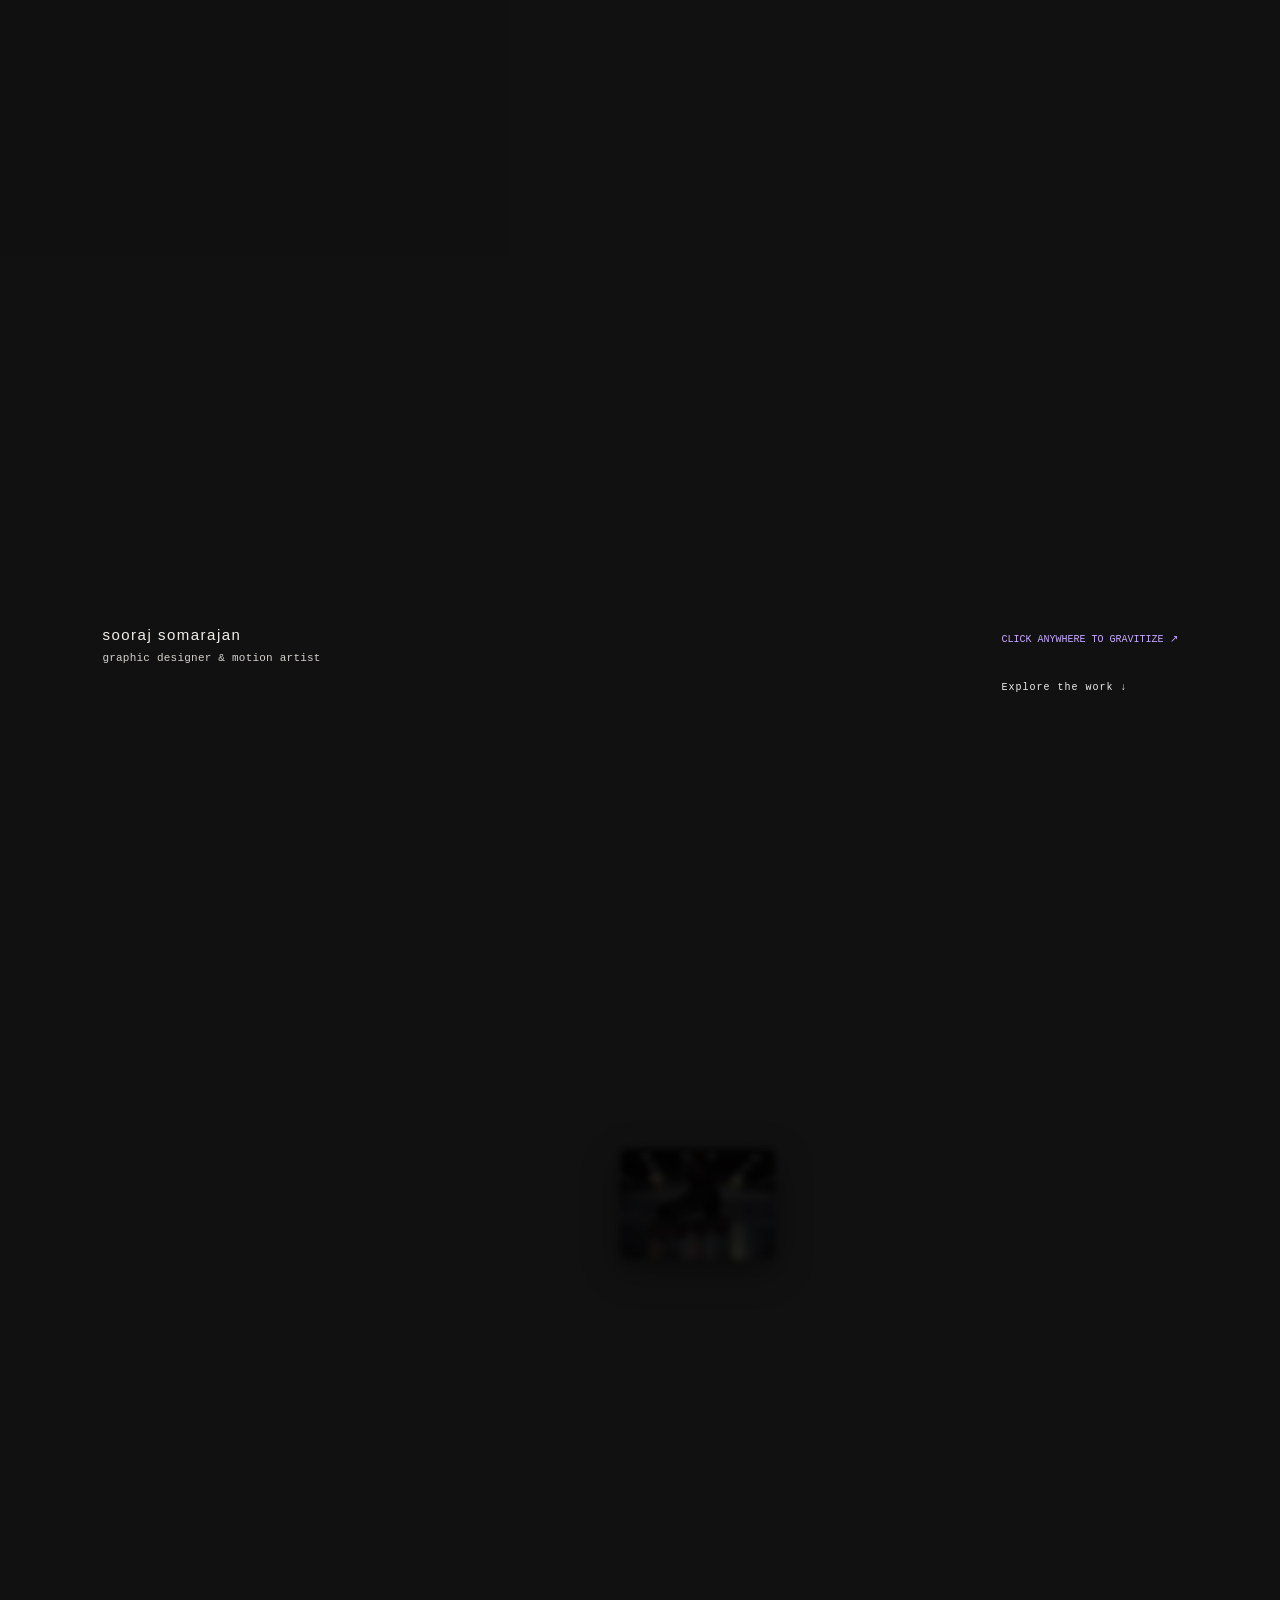
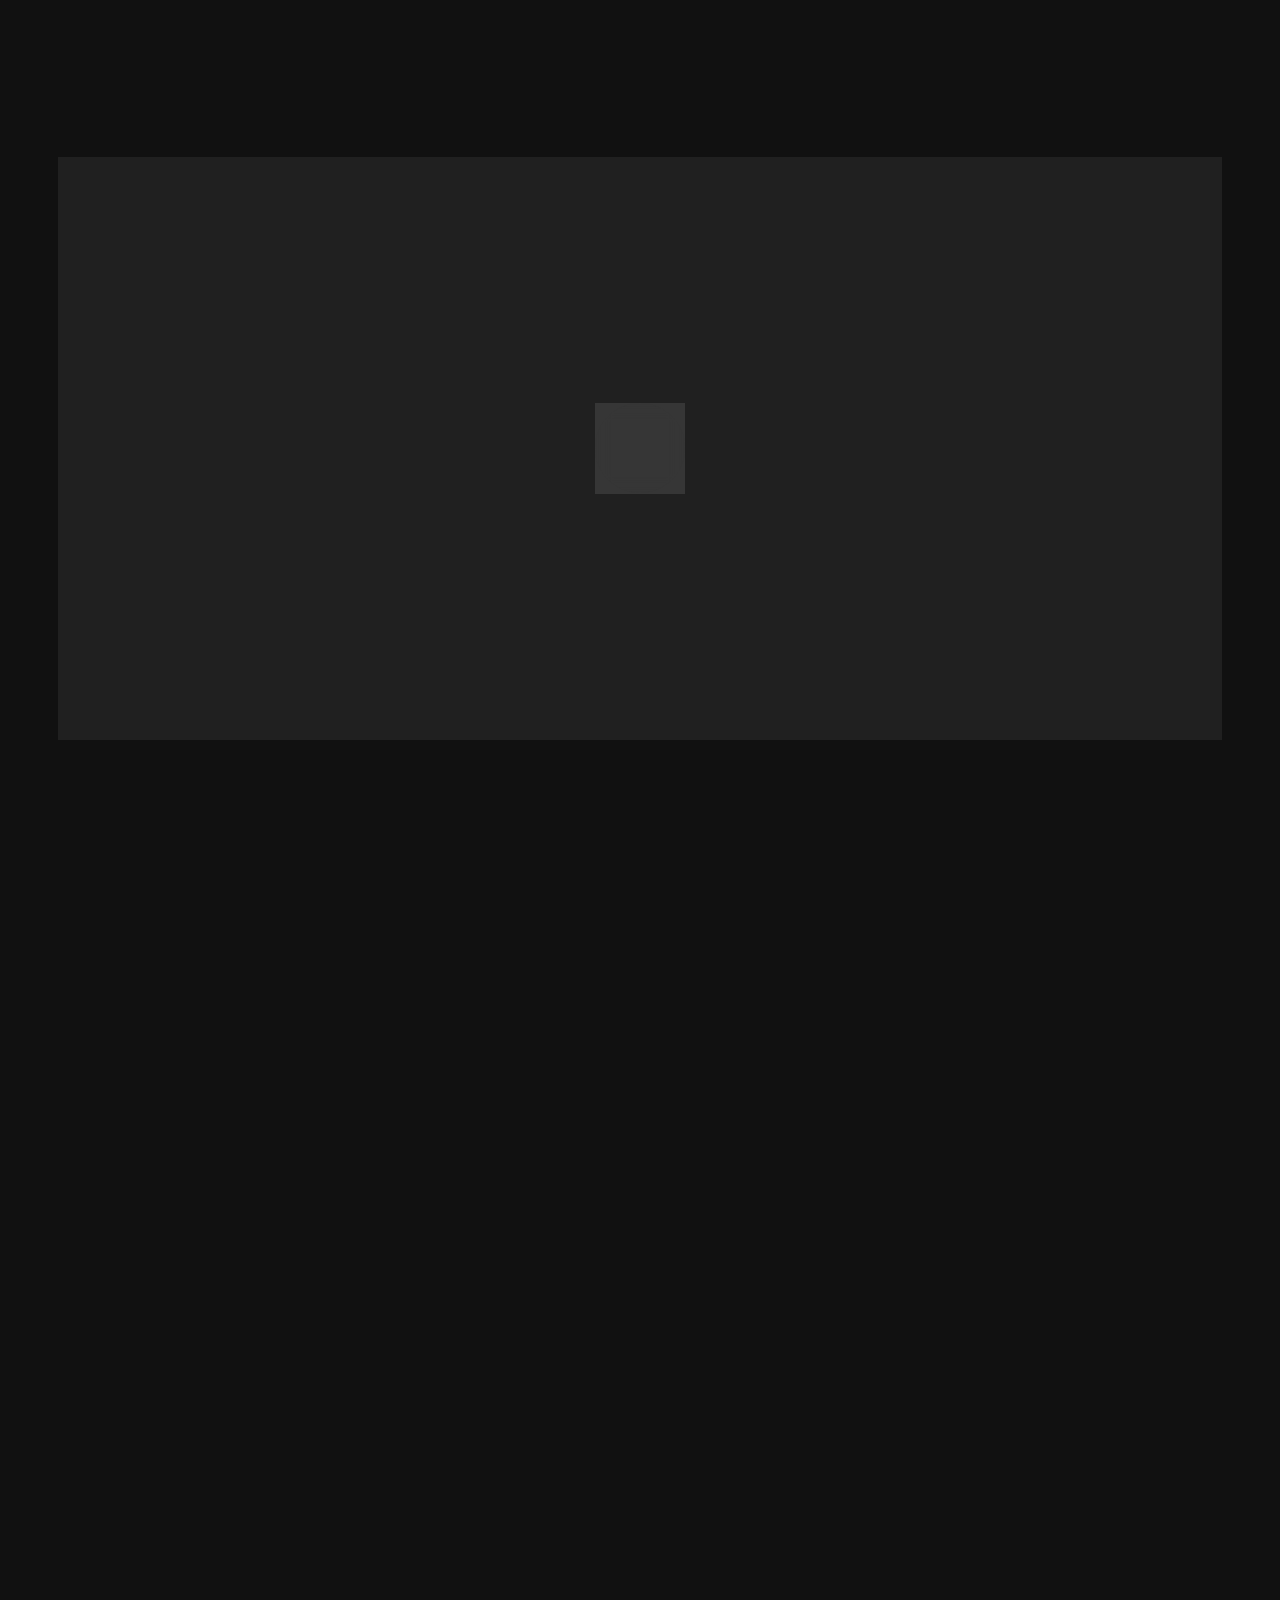
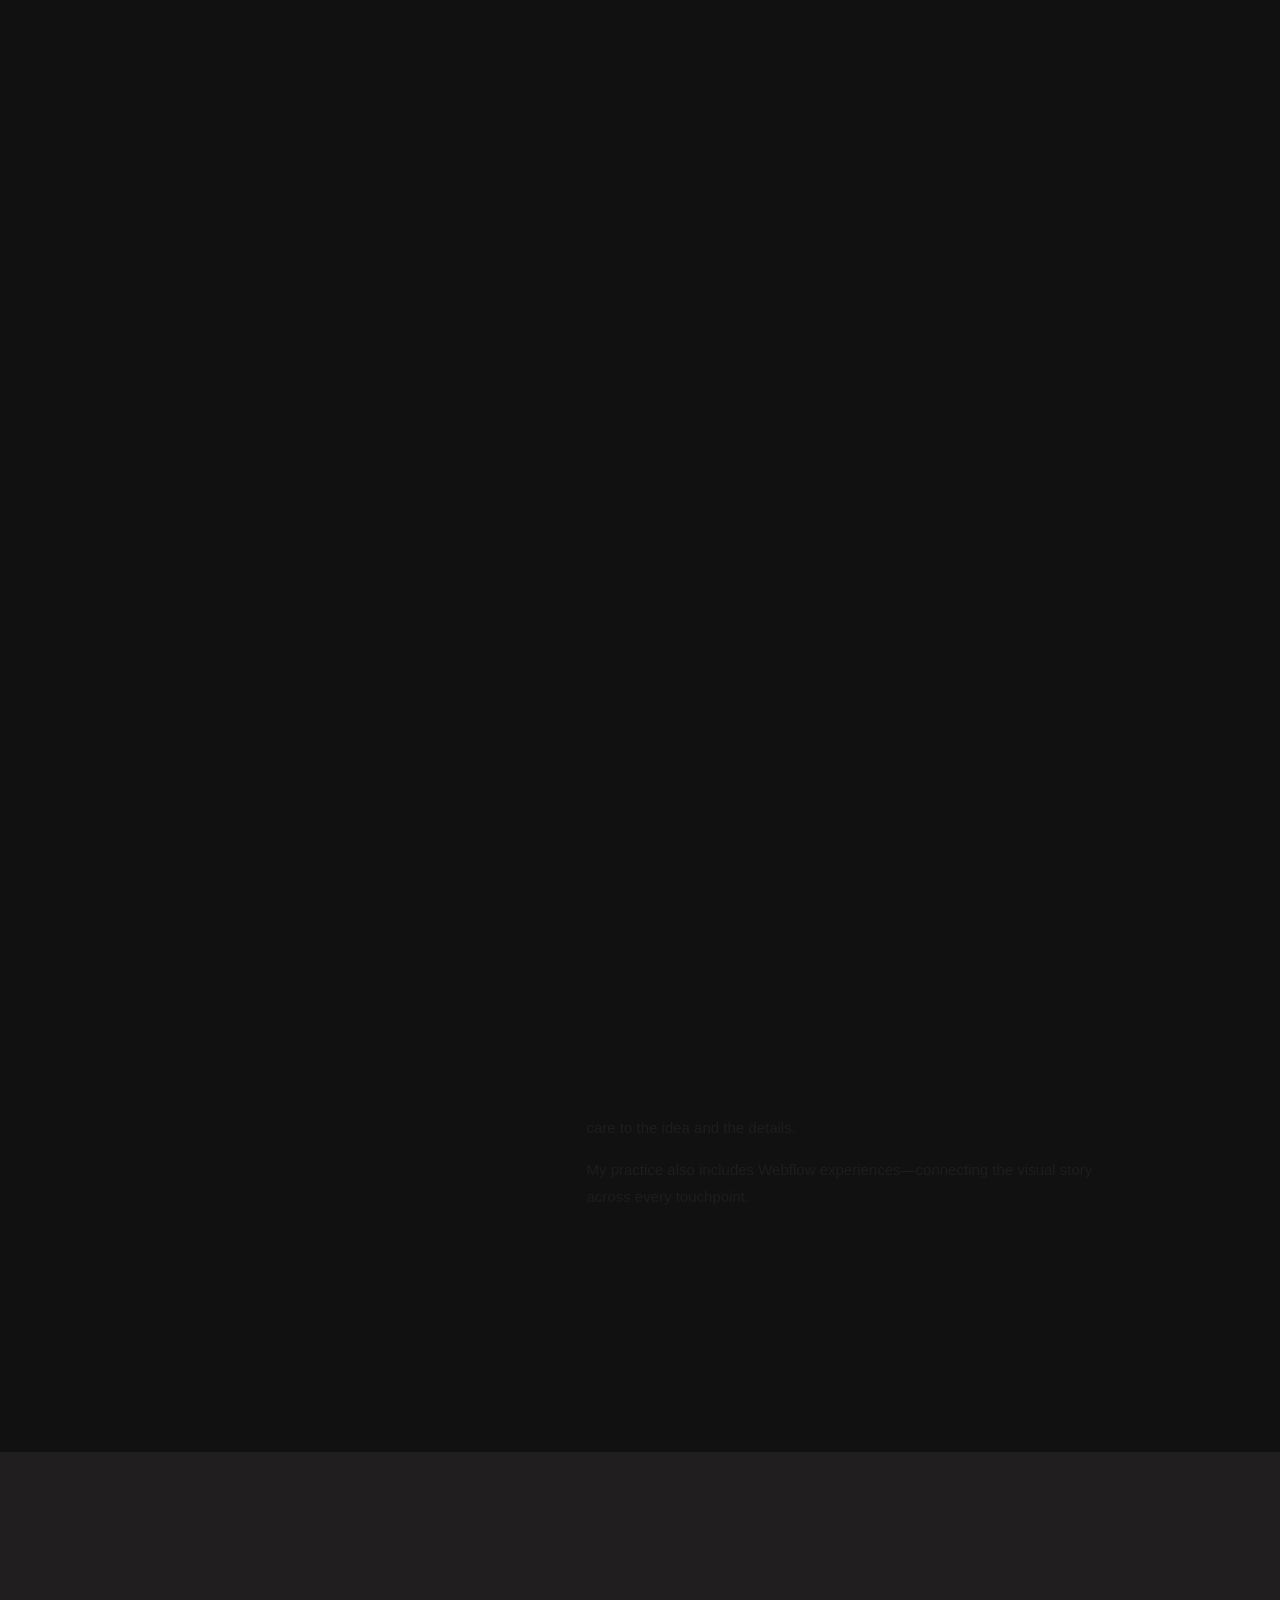
==== commit f08ccf2f: "feat: add Fishfinder UI & UX case study, web section card, and orbit gallery integration" ====
--- a/index.html
+++ b/index.html
@@ -24,7 +24,7 @@
 </section>
 <div class="gallery-journey"><div class="gallery-sticky">
 <section class="work section" id="work"><div class="section-heading"><div><p class="eyebrow">01 / SELECTED WORK</p><h2>Selected<br><em>attractions.</em></h2></div><p>A selection of campaign visuals,<br>animated stories, and product explorations.</p></div>
-<div class="filter-row"><div class="filters" role="group" aria-label="Filter selected work"><button class="active" aria-pressed="true" data-filter="all">All work <sup>14</sup></button><button aria-pressed="false" data-filter="ai">AI & commercial</button><button aria-pressed="false" data-filter="3d">3D & product</button><button aria-pressed="false" data-filter="motion">Motion graphics</button><button aria-pressed="false" data-filter="graphic">Graphic & campaign</button></div><span id="work-count" aria-live="polite">14 PROJECTS</span></div>
+<div class="filter-row"><div class="filters" role="group" aria-label="Filter selected work"><button class="active" aria-pressed="true" data-filter="all">All work <sup>15</sup></button><button aria-pressed="false" data-filter="ai">AI & commercial</button><button aria-pressed="false" data-filter="3d">3D & product</button><button aria-pressed="false" data-filter="motion">Motion graphics</button><button aria-pressed="false" data-filter="graphic">Graphic & campaign</button></div><span id="work-count" aria-live="polite">15 PROJECTS</span></div>
 <div class="gallery-toolbar"><span>SELECT A PROJECT TO EXPLORE</span><div><button id="gallery-prev" aria-label="Rotate gallery left">←</button><button id="gallery-next" aria-label="Rotate gallery right">→</button><button id="gallery-view" aria-pressed="false">Grid view</button></div></div><div class="gallery-space"><div class="project-grid orbit-view" id="project-grid"></div><span class="drag-label" aria-hidden="true">DRAG<br>TO<br>ORBIT</span></div><noscript><p>Enable JavaScript to explore the project gallery. You can still contact me below.</p></noscript>
 </section>
 <section class="manifesto" aria-labelledby="manifest-title"><p class="eyebrow">A CREATIVE POINT OF VIEW</p><h2 id="manifest-title">Ideas with<br><em>attraction.</em></h2><div class="manifest-copy"><p>Good design draws you in.<br>Great motion makes you stay.</p><p>I bring bold visual thinking and thoughtful movement together—creating campaign visuals, graphic identities, and animated stories with something to say.</p></div><p class="manifest-end">FOR BRANDS. FOR STORIES. FOR THE NEXT IDEA.</p></section></div></div><section class="motion section" id="motion"><div class="section-heading"><div><p class="eyebrow">02 / THE MOVING IMAGE</p><h2>Less static.<br><em>More feeling.</em></h2></div><p>Timing. Texture. A little surprise.<br>See the work come to life.</p></div><button class="reel-stage" data-project="reel" aria-label="Play 3D product animation showreel"><img src="assets/project-reel-3d.jpg" width="1600" height="900" alt="Frame from Sooraj’s 3D product animation showreel" loading="lazy"><span class="reel-top">SOORAJ SOMARAJAN <span>3D PRODUCT SHOWREEL</span></span><span class="play-circle">▶</span><span class="reel-bottom">Press play.<span>01:15 ↗</span></span></button></section>
@@ -40,7 +40,7 @@
 </div>
 <div class="discipline-panel"><p class="eyebrow" id="discipline-number">01 / PRIMARY DISCIPLINE</p><h3 id="discipline-title">Graphic design.</h3><p id="discipline-copy">Bold visuals with a clear purpose. From campaign creative to visual identities, I use typography, colour, and composition to make ideas recognizable and memorable.</p><p class="discipline-note" id="discipline-note">Campaign creative · Visual identity · Art direction</p><a href="#work" class="text-link" id="discipline-link">Explore the work ↗</a><div class="discipline-tabs" role="group" aria-label="Choose a creative discipline"><button class="selected" data-discipline="graphic" aria-pressed="true">Graphic</button><button data-discipline="motion" aria-pressed="false">Motion</button><button data-discipline="three" aria-pressed="false">3D</button><button data-discipline="web" aria-pressed="false">Web</button></div><span class="sr-only" id="discipline-status" role="status"></span></div>
 </section>
-<section class="web section" id="digital"><div><p class="eyebrow">04 / ALSO, ON THE WEB</p><h2>Good ideas.<br>Digital homes.</h2><p>Selected Webflow experiences that bring<br>campaign design into the browser.</p></div><div class="web-projects"><button data-project="zebra" class="web-item"><img src="assets/zebra-page.webp" alt="Zebra campaign landing page" loading="lazy"><span>Zebra Technologies<small>WEBFLOW · CAMPAIGN LANDING PAGE</small></span><b>↗</b></button><button data-project="honeywell" class="web-item"><img src="assets/project-honeywell.png" alt="Honeywell campaign website shown on a desktop monitor" loading="lazy"><span>Honeywell<small>WEBFLOW · PRINT WITHOUT LIMITS</small></span><b>↗</b></button><a href="iminerals" class="web-item"><img src="assets/project-iminerals.webp" alt="iMinerals brand identity and web design" loading="lazy"><span>iMinerals<small>BRAND IDENTITY · PACKAGING · WEB</small></span><b>↗</b></a></div></section>
+<section class="web section" id="digital"><div><p class="eyebrow">04 / ALSO, ON THE WEB</p><h2>Good ideas.<br>Digital homes.</h2><p>Selected Webflow experiences that bring<br>campaign design into the browser.</p></div><div class="web-projects"><button data-project="zebra" class="web-item"><img src="assets/zebra-page.webp" alt="Zebra campaign landing page" loading="lazy"><span>Zebra Technologies<small>WEBFLOW · CAMPAIGN LANDING PAGE</small></span><b>↗</b></button><button data-project="honeywell" class="web-item"><img src="assets/project-honeywell.png" alt="Honeywell campaign website shown on a desktop monitor" loading="lazy"><span>Honeywell<small>WEBFLOW · PRINT WITHOUT LIMITS</small></span><b>↗</b></button><a href="iminerals" class="web-item"><img src="assets/project-iminerals.webp" alt="iMinerals brand identity and web design" loading="lazy"><span>iMinerals<small>BRAND IDENTITY · PACKAGING · WEB</small></span><b>↗</b></a><a href="fishfinder" class="web-item"><img src="assets/project-fishfinder.webp" alt="Fishfinder mobile UI and UX case study" loading="lazy"><span>Fishfinder<small>MOBILE UI & UX · PRODUCT DESIGN</small></span><b>↗</b></a></div></section>
 <section class="about section" id="about"><p class="eyebrow">05 / THE DESIGNER BEHIND THE WORK</p><div class="about-layout"><h2>Curious mind.<br><em>Hands-on</em><br>creative.</h2><div><p class="about-intro">I’m Sooraj, a graphic and motion designer based in Toronto.</p><p>I work across campaign creative, visual identity, motion graphics, and 3D product animation. From a single image to a moving story, I bring the same care to the idea and the details.</p><p>My practice also includes Webflow experiences—connecting the visual story across every touchpoint.</p><a class="text-link" href="mailto:soorajnandanam44@gmail.com">Let’s make something together ↗</a></div></div></section>
 <section class="toolkit-stage" id="toolkit" aria-labelledby="toolkit-title"><div class="tk-sticky"><div class="tk-heading"><h2 id="toolkit-title">Toolkit</h2><div class="tk-subtitles"><h3 class="tk-front-label">Creative Front-end</h3><h3 class="tk-art-label">Art Direction</h3></div></div><div class="tk-wheel tk-frontend" role="group" aria-label="frontend tools"><div class="tk-slot" data-index="0"><button class="tk-card" aria-label="JavaScript — Learning — animate cards" type="button"><span class="tk-motion"><img src="assets/toolkit/javascript.svg" alt="JavaScript — Learning" width="295" height="417" draggable="false"><span class="tk-learning">Learning</span></span></button></div><div class="tk-slot" data-index="1"><button class="tk-card" aria-label="Three.js — Learning — animate cards" type="button"><span class="tk-motion"><img src="assets/toolkit/threejs.svg" alt="Three.js — Learning" width="295" height="417" draggable="false"><span class="tk-learning">Learning</span></span></button></div><div class="tk-slot" data-index="2"><button class="tk-card" aria-label="GLSL — animate cards" type="button"><span class="tk-motion"><img src="assets/toolkit/glsl.svg" alt="GLSL" width="295" height="417" draggable="false"></span></button></div><div class="tk-slot" data-index="3"><button class="tk-card" aria-label="GSAP — animate cards" type="button"><span class="tk-motion"><img src="assets/toolkit/gsap.svg" alt="GSAP" width="295" height="417" draggable="false"></span></button></div><div class="tk-slot" data-index="4"><button class="tk-card" aria-label="Vue.js — animate cards" type="button"><span class="tk-motion"><img src="assets/toolkit/vuejs.svg" alt="Vue.js" width="295" height="417" draggable="false"></span></button></div><div class="tk-slot" data-index="5"><button class="tk-card" aria-label="React — animate cards" type="button"><span class="tk-motion"><img src="assets/toolkit/react.svg" alt="React" width="295" height="417" draggable="false"></span></button></div><div class="tk-slot" data-index="6"><button class="tk-card" aria-label="Webflow — animate cards" type="button"><span class="tk-motion"><img src="assets/toolkit/webflow.svg" alt="Webflow" width="295" height="417" draggable="false"></span></button></div><div class="tk-slot" data-index="7"><button class="tk-card" aria-label="Shopify — animate cards" type="button"><span class="tk-motion"><span class="tk-flipper"><span class="tk-face"><img src="assets/toolkit/shopify.svg" alt="Shopify" width="295" height="417" draggable="false"></span><span class="tk-face tk-back"><img src="assets/toolkit/figma.svg" alt="Figma" width="295" height="417"></span></span></span></button></div></div><div class="tk-wheel tk-art" role="group" aria-label="art tools"><div class="tk-slot" data-index="0"><button class="tk-card" aria-label="Figma — animate cards" type="button"><span class="tk-motion"><img src="assets/toolkit/figma.svg" alt="Figma" width="295" height="417" draggable="false"></span></button></div><div class="tk-slot" data-index="1"><button class="tk-card" aria-label="Photoshop — animate cards" type="button"><span class="tk-motion"><img src="assets/toolkit/photoshop.svg" alt="Photoshop" width="295" height="417" draggable="false"></span></button></div><div class="tk-slot" data-index="2"><button class="tk-card" aria-label="Illustrator — animate cards" type="button"><span class="tk-motion"><img src="assets/toolkit/illustrator.svg" alt="Illustrator" width="295" height="417" draggable="false"></span></button></div><div class="tk-slot" data-index="3"><button class="tk-card" aria-label="InDesign — animate cards" type="button"><span class="tk-motion"><img src="assets/toolkit/indesign.svg" alt="InDesign" width="295" height="417" draggable="false"></span></button></div><div class="tk-slot" data-index="4"><button class="tk-card" aria-label="After Effects — animate cards" type="button"><span class="tk-motion"><img src="assets/toolkit/aftereffects.svg" alt="After Effects" width="295" height="417" draggable="false"></span></button></div><div class="tk-slot" data-index="5"><button class="tk-card" aria-label="CapCut — animate cards" type="button"><span class="tk-motion"><img src="assets/toolkit/capcut.svg" alt="CapCut" width="295" height="417" draggable="false"></span></button></div><div class="tk-slot" data-index="6"><button class="tk-card" aria-label="Lightroom — animate cards" type="button"><span class="tk-motion"><img src="assets/toolkit/lightroom.svg" alt="Lightroom" width="295" height="417" draggable="false"></span></button></div><div class="tk-slot" data-index="7"><button class="tk-card" aria-label="Blender — animate cards" type="button"><span class="tk-motion"><img src="assets/toolkit/blender.svg" alt="Blender" width="295" height="417" draggable="false"></span></button></div><div class="tk-slot" data-index="8"><button class="tk-card" aria-label="Premiere Pro — animate cards" type="button"><span class="tk-motion"><img src="assets/toolkit/premierepro.svg" alt="Premiere Pro" width="295" height="417" draggable="false"></span></button></div><div class="tk-slot" data-index="9"><button class="tk-card" aria-label="DaVinci Resolve — animate cards" type="button"><span class="tk-motion"><img src="assets/toolkit/davinciresolve.svg" alt="DaVinci Resolve" width="295" height="417" draggable="false"></span></button></div></div><div class="tk-controls"><button type="button" id="tk-previous" aria-label="Previous tool">←</button><span>SCROLL TO EXPLORE · CLICK TO PLAY</span><button type="button" id="tk-next" aria-label="Next tool">→</button><button type="button" id="tk-view">View all tools</button></div></div></section>
 <section class="toolkit-stage ai-toolkit-stage" id="ai-toolkit" aria-labelledby="ai-toolkit-title"><div class="tk-sticky"><div class="tk-heading"><h2 id="ai-toolkit-title">AI Toolkit</h2><div class="tk-subtitles"><h3>Tools for creative exploration</h3></div></div><div class="tk-wheel ai-wheel" role="group" aria-label="AI tools"><div class="tk-slot"><button class="tk-card" type="button" aria-label="Kling — animate cards"><span class="tk-motion ai-card-face" style="--ai-bg:#c5f64a;--ai-fg:#17230b"><span class="ai-card-number">01 / AI TOOLKIT</span><span class="ai-card-name">Kling</span><span class="ai-card-tag">AI tools</span><span class="ai-card-detail" aria-hidden="true">✳</span></span></button></div><div class="tk-slot"><button class="tk-card" type="button" aria-label="Higgsfield AI — animate cards"><span class="tk-motion ai-card-face" style="--ai-bg:#a899ff;--ai-fg:#201743"><span class="ai-card-number">02 / AI TOOLKIT</span><span class="ai-card-name">Higgsfield AI</span><span class="ai-card-tag">AI tools</span><span class="ai-card-detail" aria-hidden="true">✳</span></span></button></div><div class="tk-slot"><button class="tk-card" type="button" aria-label="Claude — animate cards"><span class="tk-motion ai-card-face" style="--ai-bg:#d88060;--ai-fg:#311b13"><span class="ai-card-number">03 / AI TOOLKIT</span><span class="ai-card-name">Claude</span><span class="ai-card-tag">AI tools</span><span class="ai-card-detail" aria-hidden="true">✳</span></span></button></div><div class="tk-slot"><button class="tk-card" type="button" aria-label="ChatGPT — animate cards"><span class="tk-motion ai-card-face" style="--ai-bg:#86bfa8;--ai-fg:#102f25"><span class="ai-card-number">04 / AI TOOLKIT</span><span class="ai-card-name">ChatGPT</span><span class="ai-card-tag">AI tools</span><span class="ai-card-detail" aria-hidden="true">✳</span></span></button></div><div class="tk-slot"><button class="tk-card" type="button" aria-label="Weave AI — animate cards"><span class="tk-motion ai-card-face" style="--ai-bg:#c6c2f5;--ai-fg:#28223f"><span class="ai-card-number">05 / AI TOOLKIT</span><span class="ai-card-name">Weave AI</span><span class="ai-card-tag">AI tools</span><span class="ai-card-detail" aria-hidden="true">✳</span></span></button></div></div><div class="tk-controls"><button type="button" data-ai-step="-1" aria-label="Previous AI tool">←</button><span>SCROLL TO EXPLORE · CLICK TO PLAY</span><button type="button" data-ai-step="1" aria-label="Next AI tool">→</button><button type="button" id="ai-view">View all tools</button></div></div></section>
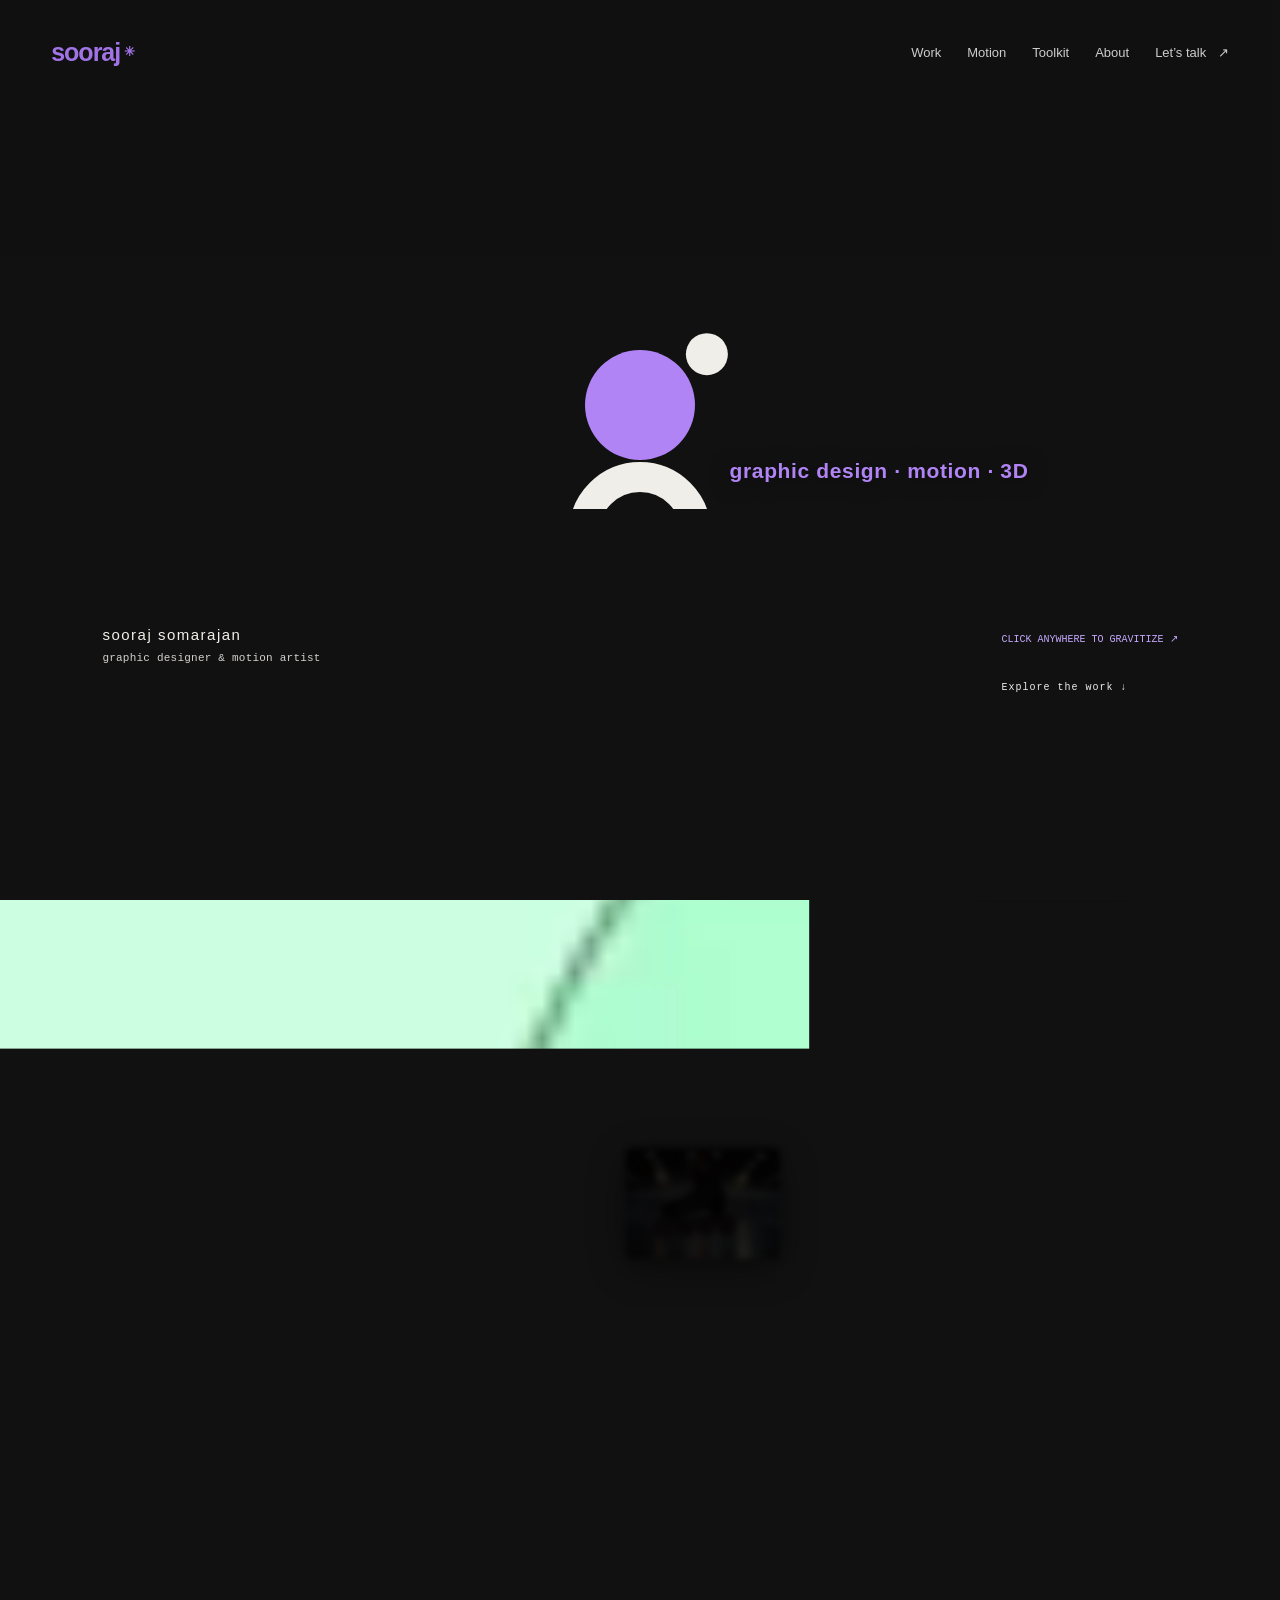
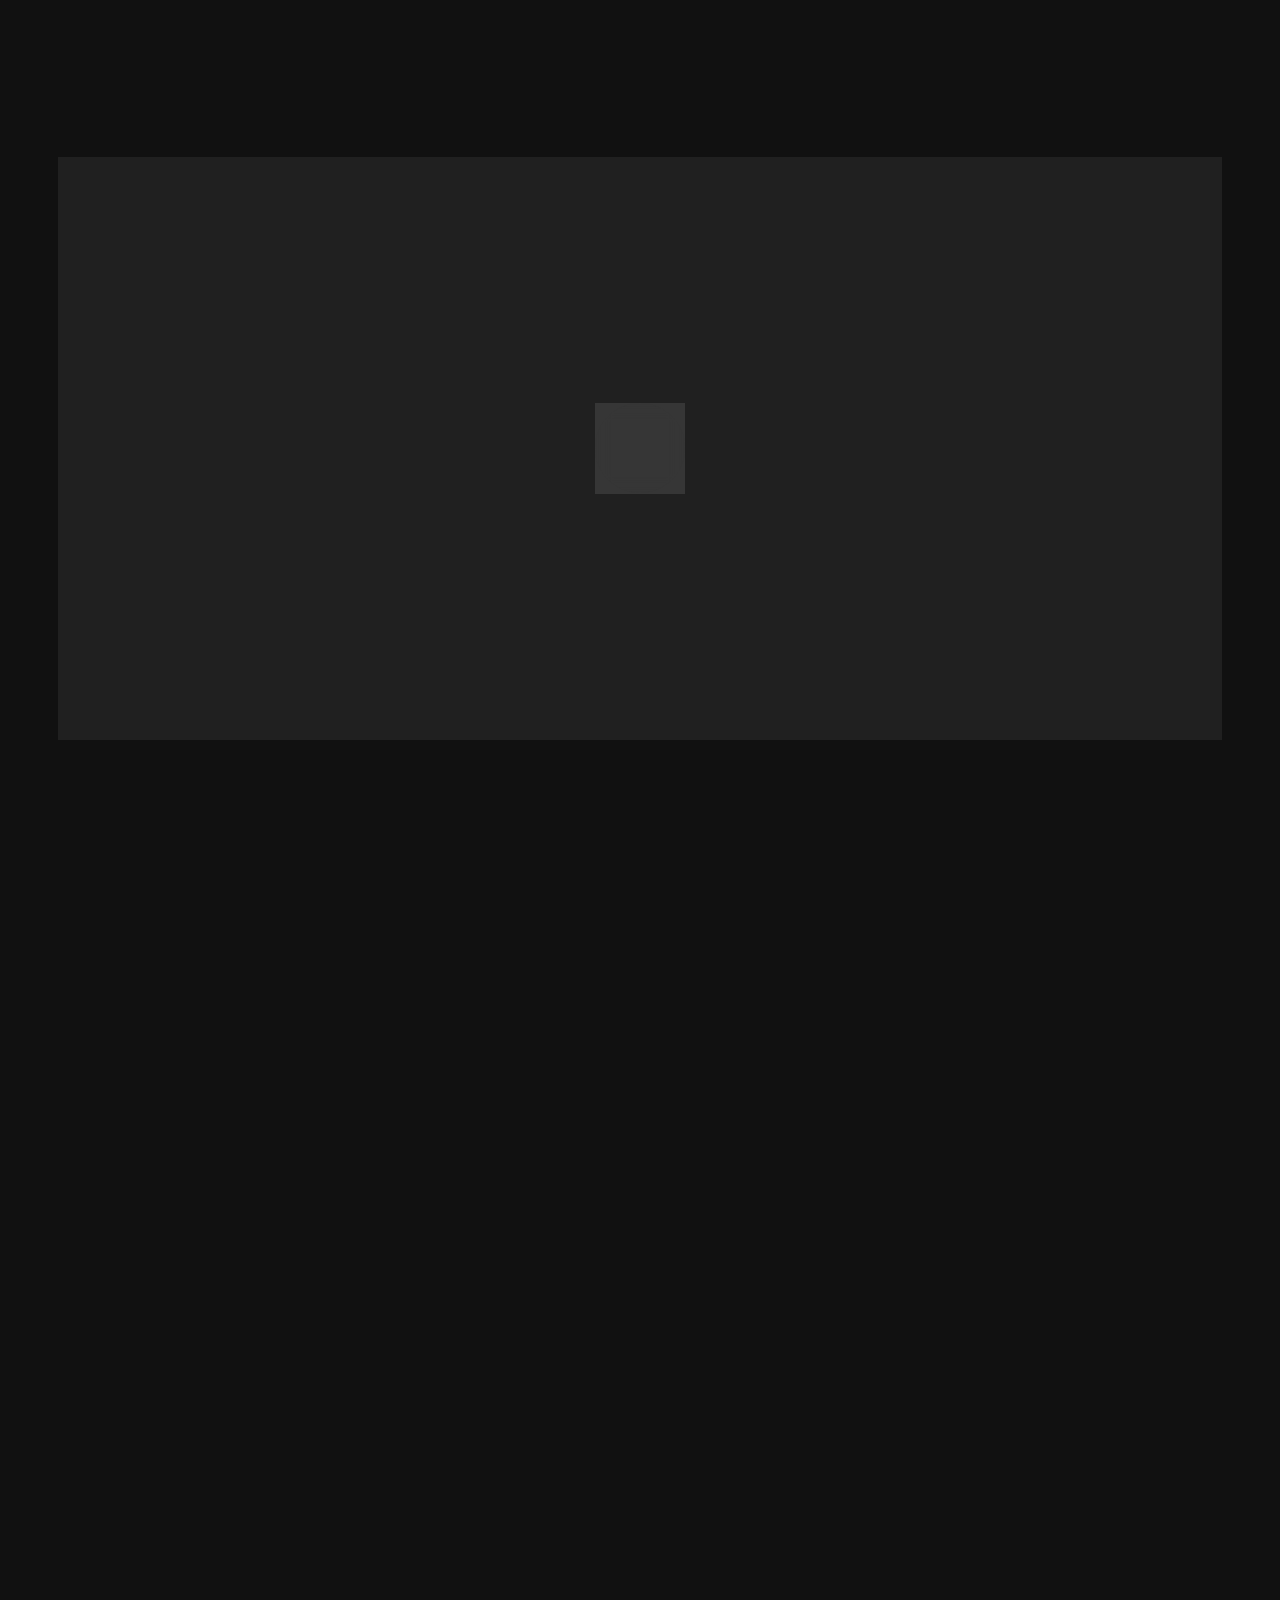
==== commit 01424529: "feat: add Zebra case study and update iMinerals case study with latest HTML designs" ====
--- a/index.html
+++ b/index.html
@@ -40,7 +40,7 @@
 </div>
 <div class="discipline-panel"><p class="eyebrow" id="discipline-number">01 / PRIMARY DISCIPLINE</p><h3 id="discipline-title">Graphic design.</h3><p id="discipline-copy">Bold visuals with a clear purpose. From campaign creative to visual identities, I use typography, colour, and composition to make ideas recognizable and memorable.</p><p class="discipline-note" id="discipline-note">Campaign creative · Visual identity · Art direction</p><a href="#work" class="text-link" id="discipline-link">Explore the work ↗</a><div class="discipline-tabs" role="group" aria-label="Choose a creative discipline"><button class="selected" data-discipline="graphic" aria-pressed="true">Graphic</button><button data-discipline="motion" aria-pressed="false">Motion</button><button data-discipline="three" aria-pressed="false">3D</button><button data-discipline="web" aria-pressed="false">Web</button></div><span class="sr-only" id="discipline-status" role="status"></span></div>
 </section>
-<section class="web section" id="digital"><div><p class="eyebrow">04 / ALSO, ON THE WEB</p><h2>Good ideas.<br>Digital homes.</h2><p>Selected Webflow experiences that bring<br>campaign design into the browser.</p></div><div class="web-projects"><button data-project="zebra" class="web-item"><img src="assets/zebra-page.webp" alt="Zebra campaign landing page" loading="lazy"><span>Zebra Technologies<small>WEBFLOW · CAMPAIGN LANDING PAGE</small></span><b>↗</b></button><button data-project="honeywell" class="web-item"><img src="assets/project-honeywell.png" alt="Honeywell campaign website shown on a desktop monitor" loading="lazy"><span>Honeywell<small>WEBFLOW · PRINT WITHOUT LIMITS</small></span><b>↗</b></button><a href="iminerals" class="web-item"><img src="assets/project-iminerals.webp" alt="iMinerals brand identity and web design" loading="lazy"><span>iMinerals<small>BRAND IDENTITY · PACKAGING · WEB</small></span><b>↗</b></a><a href="fishfinder" class="web-item"><img src="assets/project-fishfinder.webp" alt="Fishfinder mobile UI and UX case study" loading="lazy"><span>Fishfinder<small>MOBILE UI & UX · PRODUCT DESIGN</small></span><b>↗</b></a></div></section>
+<section class="web section" id="digital"><div><p class="eyebrow">04 / ALSO, ON THE WEB</p><h2>Good ideas.<br>Digital homes.</h2><p>Selected Webflow experiences that bring<br>campaign design into the browser.</p></div><div class="web-projects"><a href="zebra" class="web-item"><img src="assets/zebra-page.webp" alt="Zebra campaign landing page" loading="lazy"><span>Zebra Technologies<small>WEBFLOW · CAMPAIGN LANDING PAGE</small></span><b>↗</b></a><button data-project="honeywell" class="web-item"><img src="assets/project-honeywell.png" alt="Honeywell campaign website shown on a desktop monitor" loading="lazy"><span>Honeywell<small>WEBFLOW · PRINT WITHOUT LIMITS</small></span><b>↗</b></button><a href="iminerals" class="web-item"><img src="assets/project-iminerals.webp" alt="iMinerals brand identity and web design" loading="lazy"><span>iMinerals<small>BRAND IDENTITY · PACKAGING · WEB</small></span><b>↗</b></a><a href="fishfinder" class="web-item"><img src="assets/project-fishfinder.webp" alt="Fishfinder mobile UI and UX case study" loading="lazy"><span>Fishfinder<small>MOBILE UI & UX · PRODUCT DESIGN</small></span><b>↗</b></a></div></section>
 <section class="about section" id="about"><p class="eyebrow">05 / THE DESIGNER BEHIND THE WORK</p><div class="about-layout"><h2>Curious mind.<br><em>Hands-on</em><br>creative.</h2><div><p class="about-intro">I’m Sooraj, a graphic and motion designer based in Toronto.</p><p>I work across campaign creative, visual identity, motion graphics, and 3D product animation. From a single image to a moving story, I bring the same care to the idea and the details.</p><p>My practice also includes Webflow experiences—connecting the visual story across every touchpoint.</p><a class="text-link" href="mailto:soorajnandanam44@gmail.com">Let’s make something together ↗</a></div></div></section>
 <section class="toolkit-stage" id="toolkit" aria-labelledby="toolkit-title"><div class="tk-sticky"><div class="tk-heading"><h2 id="toolkit-title">Toolkit</h2><div class="tk-subtitles"><h3 class="tk-front-label">Creative Front-end</h3><h3 class="tk-art-label">Art Direction</h3></div></div><div class="tk-wheel tk-frontend" role="group" aria-label="frontend tools"><div class="tk-slot" data-index="0"><button class="tk-card" aria-label="JavaScript — Learning — animate cards" type="button"><span class="tk-motion"><img src="assets/toolkit/javascript.svg" alt="JavaScript — Learning" width="295" height="417" draggable="false"><span class="tk-learning">Learning</span></span></button></div><div class="tk-slot" data-index="1"><button class="tk-card" aria-label="Three.js — Learning — animate cards" type="button"><span class="tk-motion"><img src="assets/toolkit/threejs.svg" alt="Three.js — Learning" width="295" height="417" draggable="false"><span class="tk-learning">Learning</span></span></button></div><div class="tk-slot" data-index="2"><button class="tk-card" aria-label="GLSL — animate cards" type="button"><span class="tk-motion"><img src="assets/toolkit/glsl.svg" alt="GLSL" width="295" height="417" draggable="false"></span></button></div><div class="tk-slot" data-index="3"><button class="tk-card" aria-label="GSAP — animate cards" type="button"><span class="tk-motion"><img src="assets/toolkit/gsap.svg" alt="GSAP" width="295" height="417" draggable="false"></span></button></div><div class="tk-slot" data-index="4"><button class="tk-card" aria-label="Vue.js — animate cards" type="button"><span class="tk-motion"><img src="assets/toolkit/vuejs.svg" alt="Vue.js" width="295" height="417" draggable="false"></span></button></div><div class="tk-slot" data-index="5"><button class="tk-card" aria-label="React — animate cards" type="button"><span class="tk-motion"><img src="assets/toolkit/react.svg" alt="React" width="295" height="417" draggable="false"></span></button></div><div class="tk-slot" data-index="6"><button class="tk-card" aria-label="Webflow — animate cards" type="button"><span class="tk-motion"><img src="assets/toolkit/webflow.svg" alt="Webflow" width="295" height="417" draggable="false"></span></button></div><div class="tk-slot" data-index="7"><button class="tk-card" aria-label="Shopify — animate cards" type="button"><span class="tk-motion"><span class="tk-flipper"><span class="tk-face"><img src="assets/toolkit/shopify.svg" alt="Shopify" width="295" height="417" draggable="false"></span><span class="tk-face tk-back"><img src="assets/toolkit/figma.svg" alt="Figma" width="295" height="417"></span></span></span></button></div></div><div class="tk-wheel tk-art" role="group" aria-label="art tools"><div class="tk-slot" data-index="0"><button class="tk-card" aria-label="Figma — animate cards" type="button"><span class="tk-motion"><img src="assets/toolkit/figma.svg" alt="Figma" width="295" height="417" draggable="false"></span></button></div><div class="tk-slot" data-index="1"><button class="tk-card" aria-label="Photoshop — animate cards" type="button"><span class="tk-motion"><img src="assets/toolkit/photoshop.svg" alt="Photoshop" width="295" height="417" draggable="false"></span></button></div><div class="tk-slot" data-index="2"><button class="tk-card" aria-label="Illustrator — animate cards" type="button"><span class="tk-motion"><img src="assets/toolkit/illustrator.svg" alt="Illustrator" width="295" height="417" draggable="false"></span></button></div><div class="tk-slot" data-index="3"><button class="tk-card" aria-label="InDesign — animate cards" type="button"><span class="tk-motion"><img src="assets/toolkit/indesign.svg" alt="InDesign" width="295" height="417" draggable="false"></span></button></div><div class="tk-slot" data-index="4"><button class="tk-card" aria-label="After Effects — animate cards" type="button"><span class="tk-motion"><img src="assets/toolkit/aftereffects.svg" alt="After Effects" width="295" height="417" draggable="false"></span></button></div><div class="tk-slot" data-index="5"><button class="tk-card" aria-label="CapCut — animate cards" type="button"><span class="tk-motion"><img src="assets/toolkit/capcut.svg" alt="CapCut" width="295" height="417" draggable="false"></span></button></div><div class="tk-slot" data-index="6"><button class="tk-card" aria-label="Lightroom — animate cards" type="button"><span class="tk-motion"><img src="assets/toolkit/lightroom.svg" alt="Lightroom" width="295" height="417" draggable="false"></span></button></div><div class="tk-slot" data-index="7"><button class="tk-card" aria-label="Blender — animate cards" type="button"><span class="tk-motion"><img src="assets/toolkit/blender.svg" alt="Blender" width="295" height="417" draggable="false"></span></button></div><div class="tk-slot" data-index="8"><button class="tk-card" aria-label="Premiere Pro — animate cards" type="button"><span class="tk-motion"><img src="assets/toolkit/premierepro.svg" alt="Premiere Pro" width="295" height="417" draggable="false"></span></button></div><div class="tk-slot" data-index="9"><button class="tk-card" aria-label="DaVinci Resolve — animate cards" type="button"><span class="tk-motion"><img src="assets/toolkit/davinciresolve.svg" alt="DaVinci Resolve" width="295" height="417" draggable="false"></span></button></div></div><div class="tk-controls"><button type="button" id="tk-previous" aria-label="Previous tool">←</button><span>SCROLL TO EXPLORE · CLICK TO PLAY</span><button type="button" id="tk-next" aria-label="Next tool">→</button><button type="button" id="tk-view">View all tools</button></div></div></section>
 <section class="toolkit-stage ai-toolkit-stage" id="ai-toolkit" aria-labelledby="ai-toolkit-title"><div class="tk-sticky"><div class="tk-heading"><h2 id="ai-toolkit-title">AI Toolkit</h2><div class="tk-subtitles"><h3>Tools for creative exploration</h3></div></div><div class="tk-wheel ai-wheel" role="group" aria-label="AI tools"><div class="tk-slot"><button class="tk-card" type="button" aria-label="Kling — animate cards"><span class="tk-motion ai-card-face" style="--ai-bg:#c5f64a;--ai-fg:#17230b"><span class="ai-card-number">01 / AI TOOLKIT</span><span class="ai-card-name">Kling</span><span class="ai-card-tag">AI tools</span><span class="ai-card-detail" aria-hidden="true">✳</span></span></button></div><div class="tk-slot"><button class="tk-card" type="button" aria-label="Higgsfield AI — animate cards"><span class="tk-motion ai-card-face" style="--ai-bg:#a899ff;--ai-fg:#201743"><span class="ai-card-number">02 / AI TOOLKIT</span><span class="ai-card-name">Higgsfield AI</span><span class="ai-card-tag">AI tools</span><span class="ai-card-detail" aria-hidden="true">✳</span></span></button></div><div class="tk-slot"><button class="tk-card" type="button" aria-label="Claude — animate cards"><span class="tk-motion ai-card-face" style="--ai-bg:#d88060;--ai-fg:#311b13"><span class="ai-card-number">03 / AI TOOLKIT</span><span class="ai-card-name">Claude</span><span class="ai-card-tag">AI tools</span><span class="ai-card-detail" aria-hidden="true">✳</span></span></button></div><div class="tk-slot"><button class="tk-card" type="button" aria-label="ChatGPT — animate cards"><span class="tk-motion ai-card-face" style="--ai-bg:#86bfa8;--ai-fg:#102f25"><span class="ai-card-number">04 / AI TOOLKIT</span><span class="ai-card-name">ChatGPT</span><span class="ai-card-tag">AI tools</span><span class="ai-card-detail" aria-hidden="true">✳</span></span></button></div><div class="tk-slot"><button class="tk-card" type="button" aria-label="Weave AI — animate cards"><span class="tk-motion ai-card-face" style="--ai-bg:#c6c2f5;--ai-fg:#28223f"><span class="ai-card-number">05 / AI TOOLKIT</span><span class="ai-card-name">Weave AI</span><span class="ai-card-tag">AI tools</span><span class="ai-card-detail" aria-hidden="true">✳</span></span></button></div></div><div class="tk-controls"><button type="button" data-ai-step="-1" aria-label="Previous AI tool">←</button><span>SCROLL TO EXPLORE · CLICK TO PLAY</span><button type="button" data-ai-step="1" aria-label="Next AI tool">→</button><button type="button" id="ai-view">View all tools</button></div></div></section>
--- a/styles.css
+++ b/styles.css
@@ -1,7 +1,7 @@
-:root{--bg:#141414;--ink:#f2f0e9;--muted:#a7a7a1;--line:#393938;--purple:#c5adff;--paper:#efeee8;--ease:cubic-bezier(.2,.7,.2,1)}*{box-sizing:border-box}html{scroll-behavior:smooth;scroll-padding-top:96px}body{margin:0;background:var(--bg);color:var(--ink);font-family:Arial,Helvetica,sans-serif;-webkit-font-smoothing:antialiased}button,a{-webkit-tap-highlight-color:transparent}a{color:inherit;text-decoration:none}button{font:inherit;color:inherit;cursor:pointer}button:focus-visible,a:focus-visible{outline:3px solid var(--purple);outline-offset:6px}button{border:0}button:disabled{cursor:default}img{max-width:100%;display:block}::selection{background:var(--purple);color:var(--bg)}.skip{position:fixed;left:20px;top:-80px;padding:15px;background:var(--purple);color:#111;z-index:100}.skip:focus{top:15px}.header{height:92px;padding:0 4.5%;display:flex;align-items:center;justify-content:space-between;border-bottom:1px solid var(--line);position:relative;z-index:10;background:var(--bg)}.wordmark{font-size:34px;font-weight:800;letter-spacing:-2px}.wordmark span{font-size:13px;vertical-align:top;margin:6px 0 0 4px;display:inline-block;letter-spacing:0}.header nav{display:flex;gap:35px;align-items:center;font-size:14px}.header nav a:hover{color:var(--purple)}.contact-link{border:1px solid #666;border-radius:40px;padding:13px 20px}.contact-link span{margin-left:24px}.hero{position:relative;overflow:hidden;min-height:790px;padding:32px 4.5% 0}.hero-meta,.hero-bottom,.eyebrow,.coordinate,.filter-row>span,.project-meta,.reel-top,.reel-bottom,.web-item small,.contact-bottom,footer{font-family:'Courier New',monospace;font-size:11px;letter-spacing:.05em}.hero-meta{display:flex;justify-content:space-between;color:#aaa}.hero-meta i{display:inline-block;width:7px;height:7px;border-radius:50%;background:var(--purple);margin-right:9px}.hero-copy{position:relative;z-index:3;width:62%;padding-top:88px;pointer-events:none}.hero-copy a,.hero-copy button{pointer-events:auto}.eyebrow{font-weight:400;line-height:1.7;margin:0 0 26px;text-transform:uppercase}h1,h2,p{margin-top:0}h1{font-size:clamp(68px,7.9vw,128px);font-weight:500;letter-spacing:-.075em;line-height:.99;margin-bottom:30px}h1>span{color:var(--purple)}.intro{font-size:17px;color:#bdbdb8;line-height:1.65;letter-spacing:-.02em}.hero-actions{display:flex;align-items:center;gap:28px;margin-top:32px}.pill{display:inline-flex;align-items:center;justify-content:space-between;gap:35px;border-radius:60px;padding:17px 24px;font-size:14px;line-height:1.2}.primary{background:var(--purple);color:#141414}.primary:hover{background:#ddceff}.reel-link{background:none;padding:14px 0;font-size:14px}.reel-link span{border-bottom:1px solid #777;padding-bottom:5px;margin-left:8px}.gravity{position:absolute;width:53%;height:595px;right:-1%;top:72px;perspective:1000px}.orbit-line{position:absolute;border:1px solid #55505e;border-radius:50%;pointer-events:none}.one{width:88%;height:75%;left:4%;top:8%;transform:rotate(-32deg)}.two{width:67%;height:93%;left:19%;top:0;transform:rotate(31deg)}.orbit-center{position:absolute;font-size:270px;letter-spacing:-40px;left:40%;top:23%;color:#27232e;font-weight:700;line-height:1;pointer-events:none}.orbit-center span{color:#786591}.orbit-card{position:absolute;width:230px;background:#252525;padding:7px;border:1px solid #49444e;box-shadow:0 20px 40px #0004;text-align:left;border-radius:5px;will-change:transform;transition:box-shadow .3s}.orbit-card img{width:100%;height:137px;object-fit:cover;border-radius:2px}.orbit-card span{display:block;padding:11px 4px 5px;font:9px 'Courier New',monospace;letter-spacing:.03em}.orbit-card:hover,.orbit-card:focus-visible{box-shadow:0 10px 65px #c5adff30;z-index:4}.orbit-a{left:37%;top:3%;transform:rotate(10deg)}.orbit-b{left:8%;top:40%;transform:rotate(-12deg)}.orbit-c{left:57%;top:58%;transform:rotate(12deg)}.coordinate{position:absolute;right:15%;top:44%;font-size:8px;color:#b9a5e3;line-height:1.5}.hero-bottom{margin-top:100px;padding:24px 0;border-top:1px solid var(--line);display:flex;justify-content:space-between;align-items:center;gap:20px}.hero-bottom b{font-size:17px;font-weight:400;color:var(--purple);margin:0 18px}.hero-bottom>div{display:flex;align-items:center;gap:28px}.hero-bottom button{font:inherit;background:transparent;padding:10px 0;color:#bbb}.hero-bottom a{font-size:10px}.section{padding:100px 4.5%}.work{background:var(--paper);color:#171717}.section-heading{display:flex;align-items:end;justify-content:space-between;margin-bottom:50px;gap:25px}h2{font-size:clamp(42px,5.5vw,82px);font-weight:500;line-height:1.04;letter-spacing:-.06em;margin-bottom:0}em{font-family:Georgia,'Times New Roman',serif;font-weight:400}h2 em{letter-spacing:-.065em}.section-heading>p{line-height:1.7;font-size:15px;color:#70706a;max-width:330px;margin-bottom:7px}.filter-row{display:flex;align-items:center;justify-content:space-between;padding-bottom:24px;border-bottom:1px solid #c8c8c2;margin-bottom:32px;gap:15px}.filters{display:flex;gap:8px;flex-wrap:wrap}.filters button{padding:12px 17px;background:transparent;border:1px solid #ccccc4;border-radius:40px;font-size:12px;color:#555}.filters button.active{background:#171717;color:#fff;border-color:#171717}.filters button:hover{border-color:#222}.filters sup{margin-left:6px}.project-grid{display:grid;grid-template-columns:1fr 1fr;gap:55px 26px}.project{min-width:0}.project-button{display:block;width:100%;padding:0;background:none;color:#161616;text-align:left}.project-image{aspect-ratio:1.48;overflow:hidden;background:#deded5;position:relative;border-radius:5px}.project-image img{width:100%;height:100%;object-fit:cover;transition:transform .65s var(--ease)}.project-button:hover img{transform:scale(1.045)}.project-image .view-project{position:absolute;right:18px;bottom:18px;background:#f5f3e9;color:#141414;width:44px;height:44px;border-radius:50%;display:grid;place-items:center;font-size:20px;transition:background .2s,transform .3s}.project-button:hover .view-project{background:var(--purple);transform:rotate(45deg)}.project-meta{display:flex;justify-content:space-between;color:#777;margin-top:19px;font-size:10px}.project h3{font-weight:500;font-size:25px;letter-spacing:-.035em;margin:9px 0 0}.motion{padding-bottom:100px}.motion .section-heading>p{color:#aaa}.motion h2 em{color:var(--purple)}.reel-stage{width:100%;aspect-ratio:2.1;position:relative;overflow:hidden;background:#202020;border-radius:5px;padding:0}.reel-stage>img{width:100%;height:100%;object-fit:cover;filter:brightness(.7);transition:transform 1s var(--ease),filter .4s}.reel-stage:hover>img{transform:scale(1.025);filter:brightness(.9)}.reel-top,.reel-bottom{position:absolute;left:28px;right:28px;display:flex;justify-content:space-between;text-align:left;text-shadow:0 1px 8px #000}.reel-top{top:26px}.reel-bottom{bottom:26px;font-size:17px}.play-circle{position:absolute;top:50%;left:50%;transform:translate(-50%,-50%);width:90px;height:90px;border:1px solid #f5f5ef;border-radius:50%;background:#ffffff1a;backdrop-filter:blur(8px);display:grid;place-items:center;font-size:22px;padding-left:4px}.web{border-top:1px solid var(--line);display:grid;grid-template-columns:1fr 1.3fr;gap:70px;padding-top:70px;padding-bottom:70px}.web h2{font-size:44px}.web p:not(.eyebrow){color:#999;line-height:1.7;font-size:14px;margin-top:22px}.web-item{width:100%;display:flex;align-items:center;gap:24px;text-align:left;background:none;padding:24px 0;border-bottom:1px solid var(--line)}.web-item:first-child{padding-top:0}.web-item img{width:112px;height:86px;object-fit:cover;object-position:top;border-radius:4px}.web-item span{flex:1;font-size:20px;letter-spacing:-.025em}.web-item small{display:block;font-size:9px;color:#aaa;margin-top:12px}.web-item b{font-weight:400;font-size:22px}.web-item{cursor:pointer;transition:color .25s ease,opacity .25s ease}.web-item b{transition:transform .25s ease;display:inline-block}.web-item:hover b{transform:translate(3px,-3px)}.web-item img{transition:transform .3s ease}.web-item:hover img{transform:scale(1.03)}.web-item:hover{color:var(--purple)}.about{background:#e8e7e1;color:#181818}.about-layout{display:grid;grid-template-columns:1fr 1fr;gap:90px}.about-layout>div{padding-top:8px}.about-intro{font-size:27px;line-height:1.35;letter-spacing:-.04em;max-width:480px}.about-layout p:not(.about-intro){font-size:15px;line-height:1.8;color:#65655e;max-width:510px}.text-link{display:inline-block;border-bottom:1px solid #8c8c83;padding-bottom:8px;font-size:14px;margin-top:16px}.toolkit{border-top:1px solid #c7c7be;margin-top:70px;padding-top:32px}.toolkit>div{display:flex;gap:10px;flex-wrap:wrap}.toolkit span{padding:14px 18px;border:1px solid #c6c6bd;border-radius:4px;font-size:13px;display:flex;align-items:center;gap:30px}.toolkit b{font-size:13px;font-weight:400;opacity:.5}.toolkit span:hover{background:var(--purple);border-color:var(--purple);transform:translateY(-3px);transition:all .2s}.contact{background:var(--purple);color:#161616}.contact-title{font-size:clamp(53px,9vw,130px);letter-spacing:-.075em;line-height:1.02;display:block;position:relative}.contact-title>span{position:absolute;right:2%;top:18%;font-size:110px;transition:transform .3s}.contact-title:hover>span{transform:translate(10px,-10px)}.contact-bottom{display:flex;justify-content:space-between;margin-top:60px;border-top:1px solid #17171750;padding-top:24px;gap:20px}.contact-bottom a{font:16px Arial,sans-serif;letter-spacing:-.01em}footer{display:flex;align-items:center;justify-content:space-between;padding:30px 4.5%;font-size:10px;color:#aaa}footer .wordmark{color:var(--ink)}dialog{padding:0;border:1px solid #555;background:#1c1c1c;color:var(--ink);width:min(1020px,92vw);max-height:90dvh;border-radius:10px;box-shadow:0 20px 100px #0008}dialog::backdrop{background:#000c;backdrop-filter:blur(8px)}.dialog-header{position:sticky;top:0;display:flex;justify-content:space-between;align-items:center;padding:18px 26px;background:#1c1c1c;z-index:2;border-bottom:1px solid #444;font:11px 'Courier New',monospace;gap:15px}.dialog-header button{background:var(--purple);color:#111;border-radius:40px;padding:10px 20px;white-space:nowrap}.dialog-body{padding:28px}.dialog-body h2{font-size:40px;margin-bottom:18px}.dialog-body p{color:#bbb;line-height:1.75;font-size:15px;max-width:750px}.dialog-tools{font:12px 'Courier New',monospace!important}.dialog-body .pill{margin-top:10px}#dialog-media img{max-height:65vh;width:100%;object-fit:contain;background:#111}#dialog-media video{width:100%;max-height:65vh;display:block;background:#000}#video-error{color:#ddceff}.paused *{animation-play-state:paused!important}.paused html{scroll-behavior:auto}[hidden]{display:none!important}
+:root{--bg:#141414;--ink:#f2f0e9;--muted:#a7a7a1;--line:#393938;--purple:#c5adff;--paper:#efeee8;--ease:cubic-bezier(.2,.7,.2,1)}*{box-sizing:border-box}html{scroll-behavior:smooth;scroll-padding-top:96px}body{margin:0;background:var(--bg);color:var(--ink);font-family:Arial,Helvetica,sans-serif;-webkit-font-smoothing:antialiased}button,a{-webkit-tap-highlight-color:transparent}a{color:inherit;text-decoration:none}button{font:inherit;color:inherit;cursor:pointer}button:focus-visible,a:focus-visible{outline:3px solid var(--purple);outline-offset:6px}button{border:0}button:disabled{cursor:default}img{max-width:100%;display:block}::selection{background:var(--purple);color:var(--bg)}.skip{position:fixed;left:20px;top:-80px;padding:15px;background:var(--purple);color:#111;z-index:100}.skip:focus{top:15px}.header{height:92px;padding:0 4.5%;display:flex;align-items:center;justify-content:space-between;border-bottom:1px solid var(--line);position:relative;z-index:10;background:var(--bg)}.wordmark{font-size:34px;font-weight:800;letter-spacing:-2px}.wordmark span{font-size:13px;vertical-align:top;margin:6px 0 0 4px;display:inline-block;letter-spacing:0}.header nav{display:flex;gap:35px;align-items:center;font-size:14px}.header nav a:hover{color:var(--purple)}.contact-link{border:1px solid #666;border-radius:40px;padding:13px 20px}.contact-link span{margin-left:24px}.hero{position:relative;overflow:hidden;min-height:790px;padding:32px 4.5% 0}.hero-meta,.hero-bottom,.eyebrow,.coordinate,.filter-row>span,.project-meta,.reel-top,.reel-bottom,.web-item small,.contact-bottom,footer{font-family:'Courier New',monospace;font-size:11px;letter-spacing:.05em}.hero-meta{display:flex;justify-content:space-between;color:#aaa}.hero-meta i{display:inline-block;width:7px;height:7px;border-radius:50%;background:var(--purple);margin-right:9px}.hero-copy{position:relative;z-index:3;width:62%;padding-top:88px;pointer-events:none}.hero-copy a,.hero-copy button{pointer-events:auto}.eyebrow{font-weight:400;line-height:1.7;margin:0 0 26px;text-transform:uppercase}h1,h2,p{margin-top:0}h1{font-size:clamp(68px,7.9vw,128px);font-weight:500;letter-spacing:-.075em;line-height:.99;margin-bottom:30px}h1>span{color:var(--purple)}.intro{font-size:17px;color:#bdbdb8;line-height:1.65;letter-spacing:-.02em}.hero-actions{display:flex;align-items:center;gap:28px;margin-top:32px}.pill{display:inline-flex;align-items:center;justify-content:space-between;gap:35px;border-radius:60px;padding:17px 24px;font-size:14px;line-height:1.2}.primary{background:var(--purple);color:#141414}.primary:hover{background:#ddceff}.reel-link{background:none;padding:14px 0;font-size:14px}.reel-link span{border-bottom:1px solid #777;padding-bottom:5px;margin-left:8px}.gravity{position:absolute;width:53%;height:595px;right:-1%;top:72px;perspective:1000px}.orbit-line{position:absolute;border:1px solid #55505e;border-radius:50%;pointer-events:none}.one{width:88%;height:75%;left:4%;top:8%;transform:rotate(-32deg)}.two{width:67%;height:93%;left:19%;top:0;transform:rotate(31deg)}.orbit-center{position:absolute;font-size:270px;letter-spacing:-40px;left:40%;top:23%;color:#27232e;font-weight:700;line-height:1;pointer-events:none}.orbit-center span{color:#786591}.orbit-card{position:absolute;width:230px;background:#252525;padding:7px;border:1px solid #49444e;box-shadow:0 20px 40px #0004;text-align:left;border-radius:5px;will-change:transform;transition:box-shadow .3s}.orbit-card img{width:100%;height:137px;object-fit:cover;border-radius:2px}.orbit-card span{display:block;padding:11px 4px 5px;font:9px 'Courier New',monospace;letter-spacing:.03em}.orbit-card:hover,.orbit-card:focus-visible{box-shadow:0 10px 65px #c5adff30;z-index:4}.orbit-a{left:37%;top:3%;transform:rotate(10deg)}.orbit-b{left:8%;top:40%;transform:rotate(-12deg)}.orbit-c{left:57%;top:58%;transform:rotate(12deg)}.coordinate{position:absolute;right:15%;top:44%;font-size:8px;color:#b9a5e3;line-height:1.5}.hero-bottom{margin-top:100px;padding:24px 0;border-top:1px solid var(--line);display:flex;justify-content:space-between;align-items:center;gap:20px}.hero-bottom b{font-size:17px;font-weight:400;color:var(--purple);margin:0 18px}.hero-bottom>div{display:flex;align-items:center;gap:28px}.hero-bottom button{font:inherit;background:transparent;padding:10px 0;color:#bbb}.hero-bottom a{font-size:10px}.section{padding:100px 4.5%}.work{background:var(--paper);color:#171717}.section-heading{display:flex;align-items:end;justify-content:space-between;margin-bottom:50px;gap:25px}h2{font-size:clamp(42px,5.5vw,82px);font-weight:500;line-height:1.04;letter-spacing:-.06em;margin-bottom:0}em{font-family:Georgia,'Times New Roman',serif;font-weight:400}h2 em{letter-spacing:-.065em}.section-heading>p{line-height:1.7;font-size:15px;color:#70706a;max-width:330px;margin-bottom:7px}.filter-row{display:flex;align-items:center;justify-content:space-between;padding-bottom:24px;border-bottom:1px solid #c8c8c2;margin-bottom:32px;gap:15px}.filters{display:flex;gap:8px;flex-wrap:wrap}.filters button{padding:12px 17px;background:transparent;border:1px solid #ccccc4;border-radius:40px;font-size:12px;color:#555}.filters button.active{background:#171717;color:#fff;border-color:#171717}.filters button:hover{border-color:#222}.filters sup{margin-left:6px}.project-grid{display:grid;grid-template-columns:1fr 1fr;gap:55px 26px}.project{min-width:0}.project-button{display:block;width:100%;padding:0;background:none;color:#161616;text-align:left}.project-image{aspect-ratio:1.48;overflow:hidden;background:#deded5;position:relative;border-radius:5px}.project-image img{width:100%;height:100%;object-fit:cover;transition:transform .65s var(--ease)}.project-button:hover img{transform:scale(1.045)}.project-image .view-project{position:absolute;right:18px;bottom:18px;background:#f5f3e9;color:#141414;width:44px;height:44px;border-radius:50%;display:grid;place-items:center;font-size:20px;transition:background .2s,transform .3s}.project-button:hover .view-project{background:var(--purple);transform:rotate(45deg)}.project-meta{display:flex;justify-content:space-between;color:#777;margin-top:19px;font-size:10px}.project h3{font-weight:500;font-size:25px;letter-spacing:-.035em;margin:9px 0 0}.motion{padding-bottom:100px}.motion .section-heading>p{color:#aaa}.motion h2 em{color:var(--purple)}.reel-stage{width:100%;aspect-ratio:2.1;position:relative;overflow:hidden;background:#202020;border-radius:5px;padding:0}.reel-stage>img{width:100%;height:100%;object-fit:cover;filter:brightness(.7);transition:transform 1s var(--ease),filter .4s}.reel-stage:hover>img{transform:scale(1.025);filter:brightness(.9)}.reel-top,.reel-bottom{position:absolute;left:28px;right:28px;display:flex;justify-content:space-between;text-align:left;text-shadow:0 1px 8px #000}.reel-top{top:26px}.reel-bottom{bottom:26px;font-size:17px}.play-circle{position:absolute;top:50%;left:50%;transform:translate(-50%,-50%);width:90px;height:90px;border:1px solid #f5f5ef;border-radius:50%;background:#ffffff1a;backdrop-filter:blur(8px);display:grid;place-items:center;font-size:22px;padding-left:4px}.web{border-top:1px solid var(--line);display:grid;grid-template-columns:1fr 1.3fr;gap:70px;padding-top:70px;padding-bottom:70px}.web h2{font-size:44px}.web p:not(.eyebrow){color:#999;line-height:1.7;font-size:14px;margin-top:22px}.web-item{width:100%;display:flex;align-items:center;gap:24px;text-align:left;background:none;padding:24px 0;border-bottom:1px solid var(--line)}.web-item:first-child{padding-top:0}.web-item img{width:142px;height:80px;object-fit:cover;object-position:center;border-radius:4px;flex-shrink:0}.web-item[href="zebra"] img,.web-item[data-project="zebra"] img{object-position:top}.web-item span{flex:1;font-size:20px;letter-spacing:-.025em}.web-item small{display:block;font-size:9px;color:#aaa;margin-top:12px}.web-item b{font-weight:400;font-size:22px}.web-item{cursor:pointer;transition:color .25s ease,opacity .25s ease}.web-item b{transition:transform .25s ease;display:inline-block}.web-item:hover b{transform:translate(3px,-3px)}.web-item img{transition:transform .3s ease}.web-item:hover img{transform:scale(1.03)}.web-item:hover{color:var(--purple)}.about{background:#e8e7e1;color:#181818}.about-layout{display:grid;grid-template-columns:1fr 1fr;gap:90px}.about-layout>div{padding-top:8px}.about-intro{font-size:27px;line-height:1.35;letter-spacing:-.04em;max-width:480px}.about-layout p:not(.about-intro){font-size:15px;line-height:1.8;color:#65655e;max-width:510px}.text-link{display:inline-block;border-bottom:1px solid #8c8c83;padding-bottom:8px;font-size:14px;margin-top:16px}.toolkit{border-top:1px solid #c7c7be;margin-top:70px;padding-top:32px}.toolkit>div{display:flex;gap:10px;flex-wrap:wrap}.toolkit span{padding:14px 18px;border:1px solid #c6c6bd;border-radius:4px;font-size:13px;display:flex;align-items:center;gap:30px}.toolkit b{font-size:13px;font-weight:400;opacity:.5}.toolkit span:hover{background:var(--purple);border-color:var(--purple);transform:translateY(-3px);transition:all .2s}.contact{background:var(--purple);color:#161616}.contact-title{font-size:clamp(53px,9vw,130px);letter-spacing:-.075em;line-height:1.02;display:block;position:relative}.contact-title>span{position:absolute;right:2%;top:18%;font-size:110px;transition:transform .3s}.contact-title:hover>span{transform:translate(10px,-10px)}.contact-bottom{display:flex;justify-content:space-between;margin-top:60px;border-top:1px solid #17171750;padding-top:24px;gap:20px}.contact-bottom a{font:16px Arial,sans-serif;letter-spacing:-.01em}footer{display:flex;align-items:center;justify-content:space-between;padding:30px 4.5%;font-size:10px;color:#aaa}footer .wordmark{color:var(--ink)}dialog{padding:0;border:1px solid #555;background:#1c1c1c;color:var(--ink);width:min(1020px,92vw);max-height:90dvh;border-radius:10px;box-shadow:0 20px 100px #0008}dialog::backdrop{background:#000c;backdrop-filter:blur(8px)}.dialog-header{position:sticky;top:0;display:flex;justify-content:space-between;align-items:center;padding:18px 26px;background:#1c1c1c;z-index:2;border-bottom:1px solid #444;font:11px 'Courier New',monospace;gap:15px}.dialog-header button{background:var(--purple);color:#111;border-radius:40px;padding:10px 20px;white-space:nowrap}.dialog-body{padding:28px}.dialog-body h2{font-size:40px;margin-bottom:18px}.dialog-body p{color:#bbb;line-height:1.75;font-size:15px;max-width:750px}.dialog-tools{font:12px 'Courier New',monospace!important}.dialog-body .pill{margin-top:10px}#dialog-media img{max-height:65vh;width:100%;object-fit:contain;background:#111}#dialog-media video{width:100%;max-height:65vh;display:block;background:#000}#video-error{color:#ddceff}.paused *{animation-play-state:paused!important}.paused html{scroll-behavior:auto}[hidden]{display:none!important}
 @media(min-width:1500px){.hero{min-height:870px}.hero-copy{padding-top:115px}.gravity{height:680px}.orbit-card{width:270px}.orbit-card img{height:163px}.hero-bottom{margin-top:125px}}
 @media(max-width:1000px){.header{height:80px}.hero{min-height:720px}.hero-copy{padding-top:80px;width:70%}h1{font-size:83px}.gravity{width:51%;right:-10%;top:120px}.orbit-card{width:180px}.orbit-card img{height:108px}.orbit-b{left:15%;top:37%}.orbit-c{left:37%;top:65%}.coordinate{display:none}.hero-bottom{margin-top:115px}.hero-bottom b{margin:0 7px}.hero-bottom>div{gap:15px}.hero-bottom a{display:none}.section{padding:75px 5%}.web{gap:35px}.about-layout{gap:45px}.contact-title>span{font-size:80px}}
-@media(max-width:680px){.header{height:72px;padding:0 5%}.wordmark{font-size:28px}.header nav{gap:17px;font-size:12px}.contact-link{padding:9px 12px}.contact-link span{display:none}.header nav a[href='#about']{display:none}.hero{padding:24px 5% 0;min-height:auto}.hero-meta{font-size:8px}.hero-copy{width:100%;padding-top:50px}.hero-copy .eyebrow{font-size:9px;margin-bottom:20px}h1{font-size:clamp(58px,12.5vw,86px);letter-spacing:-.07em}.intro{font-size:15px}.hero-actions{gap:24px}.pill{font-size:12px;padding:15px 20px;gap:25px}.reel-link{font-size:12px}.gravity{position:relative;top:auto;right:auto;width:100%;height:355px;margin-top:35px}.orbit-card{width:154px}.orbit-card img{height:92px}.orbit-card span{font-size:7px}.orbit-a{left:45%;top:0}.orbit-b{left:1%;top:29%}.orbit-c{left:49%;top:58%}.orbit-center{font-size:180px;top:26%;left:36%;letter-spacing:-26px}.one{left:6%;width:90%;height:73%}.two{left:25%;height:92%}.hero-bottom{margin-top:30px;padding:17px 0;font-size:8px;gap:10px}.hero-bottom b{font-size:12px;margin:0 4px}.hero-bottom button{font-size:9px;white-space:nowrap}.section{padding:65px 5%}.section-heading{display:block;margin-bottom:32px}h2{font-size:48px}.section-heading>p{margin-top:23px;font-size:14px}.eyebrow{font-size:10px;margin-bottom:20px}.filter-row{display:block}.filter-row>span{display:none}.filters{gap:6px}.filters button{font-size:10px;padding:10px 12px}.project-grid{gap:35px;grid-template-columns:1fr}.project-image{aspect-ratio:1.5}.project h3{font-size:24px}.project-meta{font-size:9px}.reel-stage{aspect-ratio:1.35}.reel-top,.reel-bottom{left:16px;right:16px;font-size:9px}.reel-top{top:18px}.reel-bottom{bottom:18px;font-size:14px}.play-circle{width:68px;height:68px;font-size:17px}.web{display:block}.web h2{font-size:39px}.web-projects{margin-top:32px}.web-item{gap:16px}.web-item img{width:80px;height:70px}.web-item span{font-size:18px}.web-item small{font-size:8px;line-height:1.6}.about-layout{display:block}.about-layout>div{padding-top:30px}.about-intro{font-size:24px}.toolkit{margin-top:35px}.toolkit span{font-size:11px;gap:20px;padding:12px}.contact-title{font-size:clamp(45px,10.5vw,70px)}.contact-title>span{font-size:44px;right:0;top:1%}.contact-bottom{display:block;margin-top:38px}.contact-bottom a{font-size:14px}.contact-bottom>span{display:block;margin-top:20px;font-size:8px}footer{flex-wrap:wrap;gap:25px}footer>span{font-size:8px}footer>a:last-child{font-size:8px}.dialog-header{padding:14px 18px;font-size:9px}.dialog-body{padding:23px 18px}.dialog-body h2{font-size:30px}}
+@media(max-width:680px){.header{height:72px;padding:0 5%}.wordmark{font-size:28px}.header nav{gap:17px;font-size:12px}.contact-link{padding:9px 12px}.contact-link span{display:none}.header nav a[href='#about']{display:none}.hero{padding:24px 5% 0;min-height:auto}.hero-meta{font-size:8px}.hero-copy{width:100%;padding-top:50px}.hero-copy .eyebrow{font-size:9px;margin-bottom:20px}h1{font-size:clamp(58px,12.5vw,86px);letter-spacing:-.07em}.intro{font-size:15px}.hero-actions{gap:24px}.pill{font-size:12px;padding:15px 20px;gap:25px}.reel-link{font-size:12px}.gravity{position:relative;top:auto;right:auto;width:100%;height:355px;margin-top:35px}.orbit-card{width:154px}.orbit-card img{height:92px}.orbit-card span{font-size:7px}.orbit-a{left:45%;top:0}.orbit-b{left:1%;top:29%}.orbit-c{left:49%;top:58%}.orbit-center{font-size:180px;top:26%;left:36%;letter-spacing:-26px}.one{left:6%;width:90%;height:73%}.two{left:25%;height:92%}.hero-bottom{margin-top:30px;padding:17px 0;font-size:8px;gap:10px}.hero-bottom b{font-size:12px;margin:0 4px}.hero-bottom button{font-size:9px;white-space:nowrap}.section{padding:65px 5%}.section-heading{display:block;margin-bottom:32px}h2{font-size:48px}.section-heading>p{margin-top:23px;font-size:14px}.eyebrow{font-size:10px;margin-bottom:20px}.filter-row{display:block}.filter-row>span{display:none}.filters{gap:6px}.filters button{font-size:10px;padding:10px 12px}.project-grid{gap:35px;grid-template-columns:1fr}.project-image{aspect-ratio:1.5}.project h3{font-size:24px}.project-meta{font-size:9px}.reel-stage{aspect-ratio:1.35}.reel-top,.reel-bottom{left:16px;right:16px;font-size:9px}.reel-top{top:18px}.reel-bottom{bottom:18px;font-size:14px}.play-circle{width:68px;height:68px;font-size:17px}.web{display:block}.web h2{font-size:39px}.web-projects{margin-top:32px}.web-item{gap:16px}.web-item img{width:100px;height:56px;flex-shrink:0}.web-item span{font-size:18px}.web-item small{font-size:8px;line-height:1.6}.about-layout{display:block}.about-layout>div{padding-top:30px}.about-intro{font-size:24px}.toolkit{margin-top:35px}.toolkit span{font-size:11px;gap:20px;padding:12px}.contact-title{font-size:clamp(45px,10.5vw,70px)}.contact-title>span{font-size:44px;right:0;top:1%}.contact-bottom{display:block;margin-top:38px}.contact-bottom a{font-size:14px}.contact-bottom>span{display:block;margin-top:20px;font-size:8px}footer{flex-wrap:wrap;gap:25px}footer>span{font-size:8px}footer>a:last-child{font-size:8px}.dialog-header{padding:14px 18px;font-size:9px}.dialog-body{padding:23px 18px}.dialog-body h2{font-size:30px}}
 @media(prefers-reduced-motion:reduce){html{scroll-behavior:auto}*,*:before,*:after{animation:none!important;transition:none!important}}
 /* Connected disciplines: orbital motion inspired by the supplied reference. */
 .creative-orbits{position:relative;isolation:isolate;min-height:820px;overflow:hidden;background:#eeede7;color:#171717;display:flex;align-items:center;justify-content:flex-end;padding:95px 5%}.orbit-heading{position:absolute;left:6%;top:85px;z-index:2;pointer-events:none}.orbit-heading h2{font-size:clamp(55px,6vw,90px)}.orbit-heading h2 em{color:#9260dc}.orbit-heading .eyebrow{font-size:10px}.orbit-pause{pointer-events:auto;background:transparent;border:1px solid #92928d;border-radius:30px;padding:11px 16px;margin-top:25px;font:11px 'Courier New',monospace}.skills-universe{position:absolute;width:1000px;height:1000px;left:-90px;top:50%;transform:translateY(-50%);color:#cccac4}.skills-rings{position:absolute;width:100%;height:100%;overflow:visible}.skills-rings circle{stroke-width:1}.ring-type{font:13px Arial,sans-serif;letter-spacing:2px;fill:#898783;transform-origin:500px 500px;animation:orbit-spin 150s linear infinite}.skills-core{position:absolute;left:50%;top:50%;transform:translate(-50%,-50%);font-size:65px;color:#9d72e2;letter-spacing:-8px}.skill-track{position:absolute;left:50%;top:50%;border-radius:50%;width:calc(var(--radius)*2);height:calc(var(--radius)*2);margin-left:calc(-1*var(--radius));margin-top:calc(-1*var(--radius));animation:orbit-spin var(--speed) linear infinite;pointer-events:none}.skill-planet{position:absolute;left:50%;top:0;margin:-30px 0 0 -30px;width:60px;height:60px;border-radius:50%;background:#77766e;color:#fff;border:1px solid #eeede7;pointer-events:auto;display:grid;place-items:center;animation:orbit-counter var(--speed) linear infinite;box-shadow:0 0 0 7px #eeede750}.skill-planet span{font-size:20px;font-weight:500}.skill-planet.selected{background:#b58aed;color:#171717;box-shadow:0 0 0 9px #b58aed20}.skill-planet:hover{background:#c5adff;color:#111}.track-graphic{--radius:130px;--speed:28s;animation-delay:-4s}.track-motion{--radius:220px;--speed:42s;animation-delay:-18s}.track-3d{--radius:310px;--speed:58s;animation-delay:-34s}.track-web{--radius:400px;--speed:78s;animation-delay:-58s}.track-graphic .skill-planet{animation-delay:-4s}.track-motion .skill-planet{animation-delay:-18s}.track-3d .skill-planet{animation-delay:-34s}.track-web .skill-planet{animation-delay:-58s}.discipline-panel{position:relative;z-index:3;width:40%;max-width:540px;background:#b58aed;border-radius:25px;padding:44px;box-shadow:0 12px 60px #39303e08}.discipline-panel h3{font-size:43px;letter-spacing:-.05em;font-weight:500;margin:0 0 25px}.discipline-panel>p:not(.eyebrow){font-size:17px;line-height:1.7}.discipline-panel .discipline-note{font-size:12px!important;line-height:1.8!important;margin-top:30px}.discipline-panel .text-link{border-color:#17171760;margin-top:5px}.discipline-tabs{display:flex;gap:7px;flex-wrap:wrap;border-top:1px solid #17171730;margin-top:30px;padding-top:22px}.discipline-tabs button{background:transparent;border:1px solid #17171750;border-radius:25px;padding:9px 12px;font-size:11px;color:#181818}.discipline-tabs button.selected{background:#191919;color:#fff;border-color:#191919}.orbits-paused .skill-track,.orbits-paused .skill-planet,.orbits-paused .ring-type,.skills-universe:has(.skill-planet:hover) .skill-track,.skills-universe:has(.skill-planet:hover) .skill-planet,.skills-universe:focus-within .skill-track,.skills-universe:focus-within .skill-planet{animation-play-state:paused}.sr-only{position:absolute;width:1px;height:1px;padding:0;margin:-1px;overflow:hidden;clip:rect(0,0,0,0);white-space:nowrap;border:0}@keyframes orbit-spin{to{transform:rotate(360deg)}}@keyframes orbit-counter{to{transform:rotate(-360deg)}}
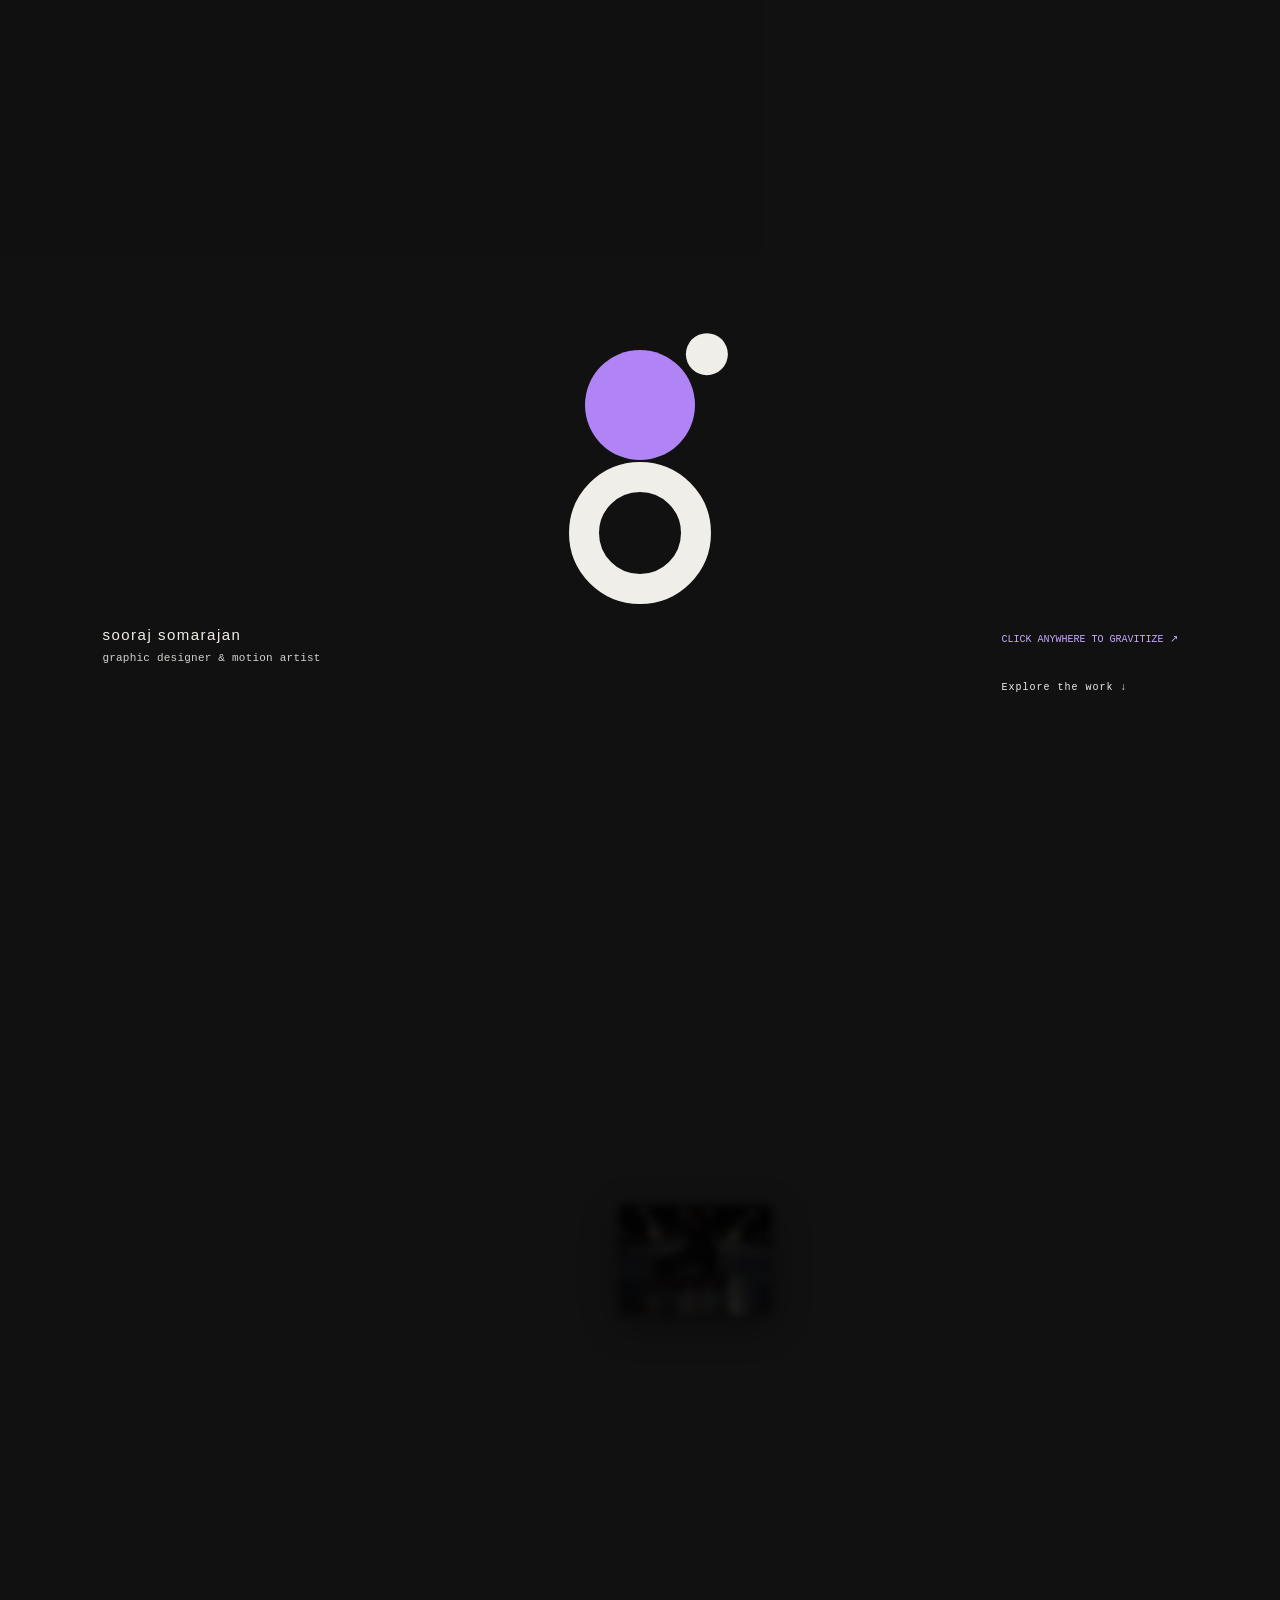
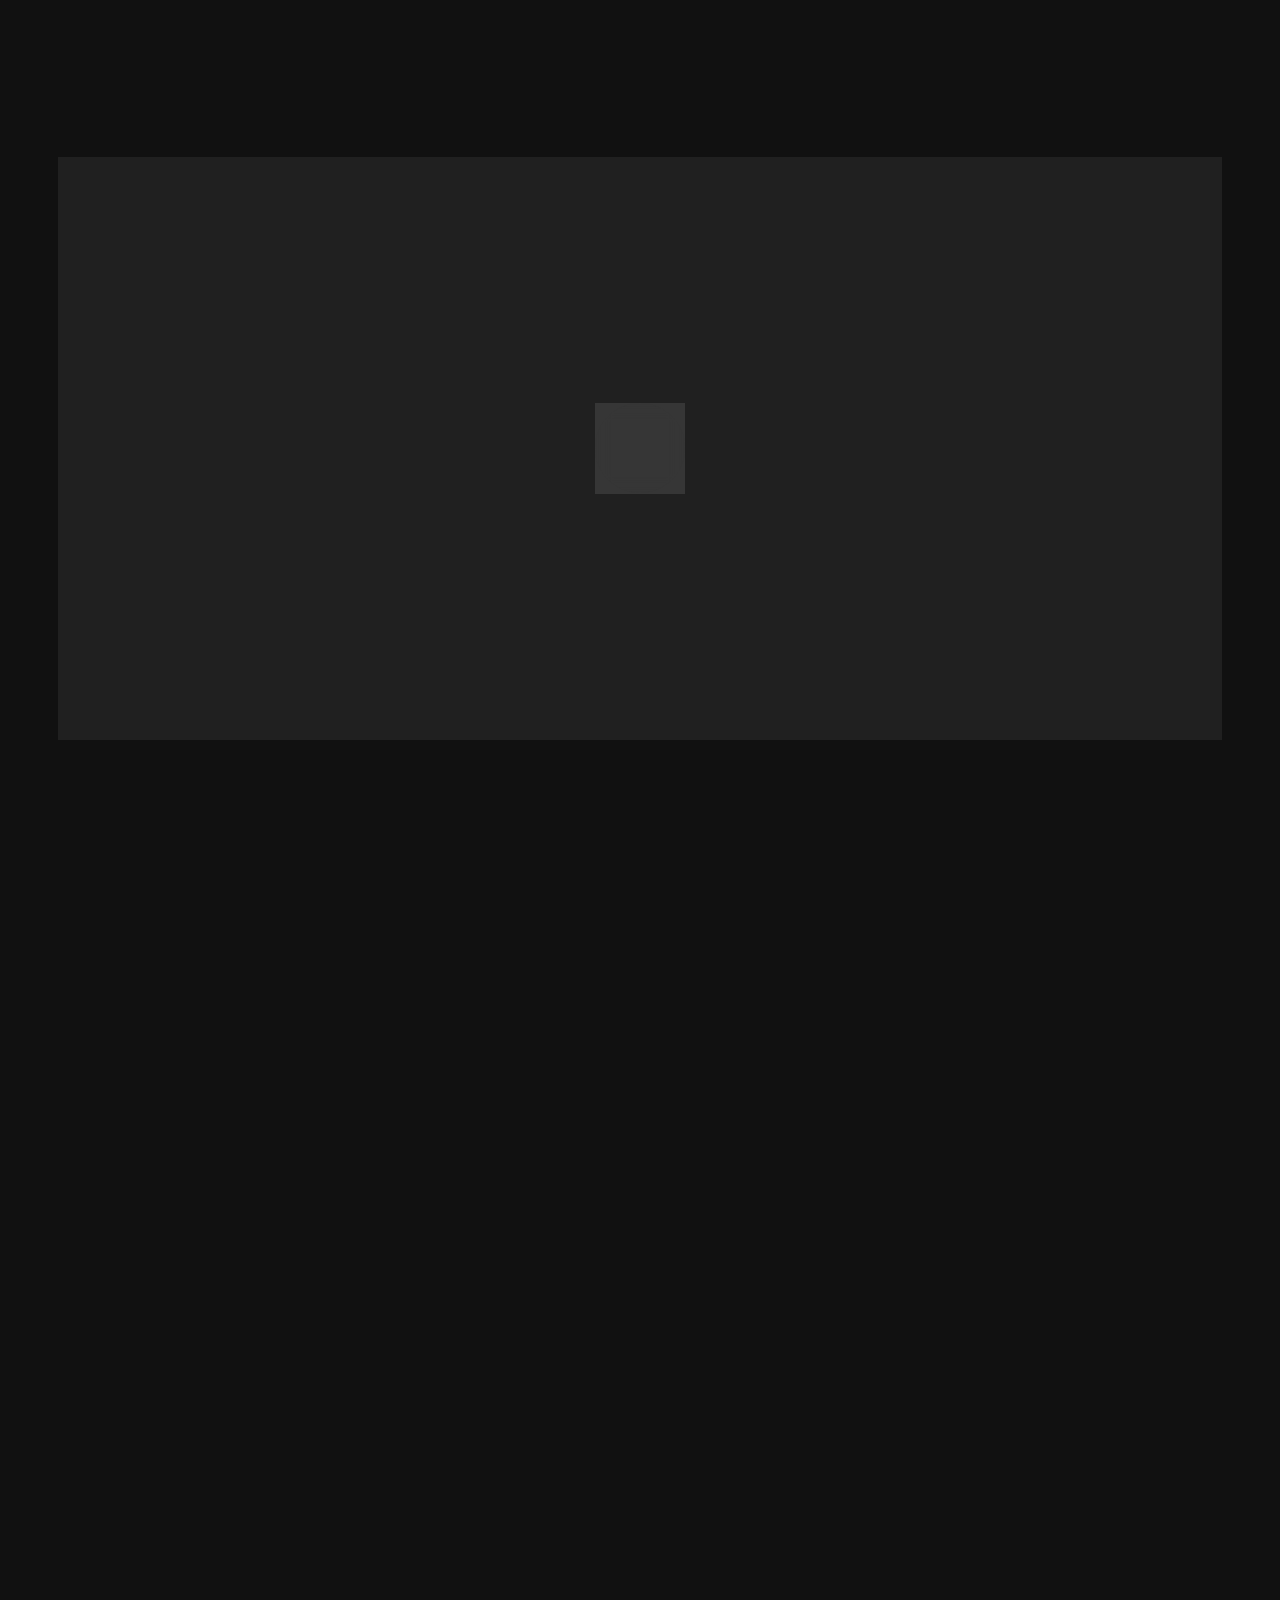
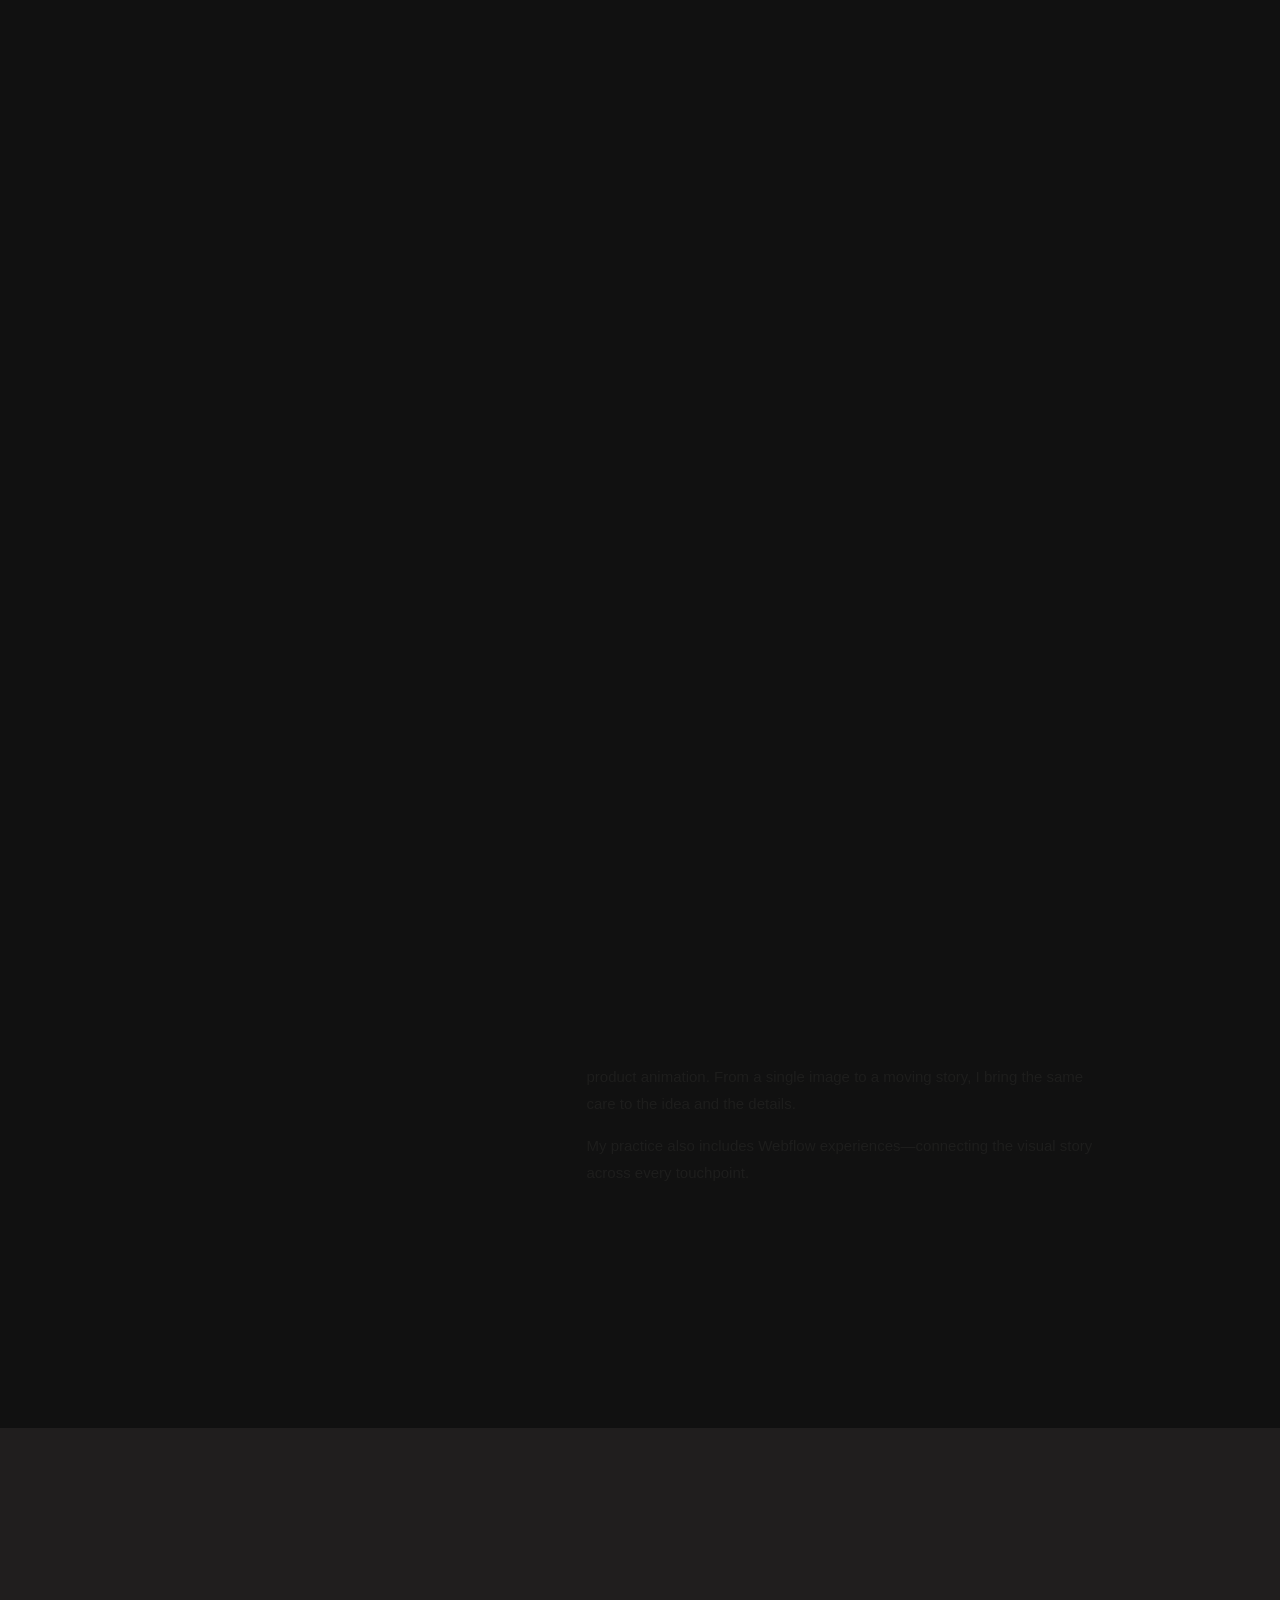
==== commit 2fd76f06: "feat: add Canon case study and replace Honeywell in Good Ideas digital section" ====
--- a/index.html
+++ b/index.html
@@ -40,7 +40,7 @@
 </div>
 <div class="discipline-panel"><p class="eyebrow" id="discipline-number">01 / PRIMARY DISCIPLINE</p><h3 id="discipline-title">Graphic design.</h3><p id="discipline-copy">Bold visuals with a clear purpose. From campaign creative to visual identities, I use typography, colour, and composition to make ideas recognizable and memorable.</p><p class="discipline-note" id="discipline-note">Campaign creative · Visual identity · Art direction</p><a href="#work" class="text-link" id="discipline-link">Explore the work ↗</a><div class="discipline-tabs" role="group" aria-label="Choose a creative discipline"><button class="selected" data-discipline="graphic" aria-pressed="true">Graphic</button><button data-discipline="motion" aria-pressed="false">Motion</button><button data-discipline="three" aria-pressed="false">3D</button><button data-discipline="web" aria-pressed="false">Web</button></div><span class="sr-only" id="discipline-status" role="status"></span></div>
 </section>
-<section class="web section" id="digital"><div><p class="eyebrow">04 / ALSO, ON THE WEB</p><h2>Good ideas.<br>Digital homes.</h2><p>Selected Webflow experiences that bring<br>campaign design into the browser.</p></div><div class="web-projects"><a href="zebra" class="web-item"><img src="assets/zebra-page.webp" alt="Zebra campaign landing page" loading="lazy"><span>Zebra Technologies<small>WEBFLOW · CAMPAIGN LANDING PAGE</small></span><b>↗</b></a><button data-project="honeywell" class="web-item"><img src="assets/project-honeywell.png" alt="Honeywell campaign website shown on a desktop monitor" loading="lazy"><span>Honeywell<small>WEBFLOW · PRINT WITHOUT LIMITS</small></span><b>↗</b></button><a href="iminerals" class="web-item"><img src="assets/project-iminerals.webp" alt="iMinerals brand identity and web design" loading="lazy"><span>iMinerals<small>BRAND IDENTITY · PACKAGING · WEB</small></span><b>↗</b></a><a href="fishfinder" class="web-item"><img src="assets/project-fishfinder.webp" alt="Fishfinder mobile UI and UX case study" loading="lazy"><span>Fishfinder<small>MOBILE UI & UX · PRODUCT DESIGN</small></span><b>↗</b></a></div></section>
+<section class="web section" id="digital"><div><p class="eyebrow">04 / ALSO, ON THE WEB</p><h2>Good ideas.<br>Digital homes.</h2><p>Selected Webflow experiences that bring<br>campaign design into the browser.</p></div><div class="web-projects"><a href="zebra" class="web-item"><img src="assets/zebra-page.webp" alt="Zebra campaign landing page" loading="lazy"><span>Zebra Technologies<small>WEBFLOW · CAMPAIGN LANDING PAGE</small></span><b>↗</b></a><a href="canon" class="web-item"><img src="assets/project-canon.webp" alt="Canon LX-D5500 campaign landing page" loading="lazy"><span>Canon<small>CAMPAIGN · DO YOU LOVE ME?</small></span><b>↗</b></a><a href="iminerals" class="web-item"><img src="assets/project-iminerals.webp" alt="iMinerals brand identity and web design" loading="lazy"><span>iMinerals<small>BRAND IDENTITY · PACKAGING · WEB</small></span><b>↗</b></a><a href="fishfinder" class="web-item"><img src="assets/project-fishfinder.webp" alt="Fishfinder mobile UI and UX case study" loading="lazy"><span>Fishfinder<small>MOBILE UI & UX · PRODUCT DESIGN</small></span><b>↗</b></a></div></section>
 <section class="about section" id="about"><p class="eyebrow">05 / THE DESIGNER BEHIND THE WORK</p><div class="about-layout"><h2>Curious mind.<br><em>Hands-on</em><br>creative.</h2><div><p class="about-intro">I’m Sooraj, a graphic and motion designer based in Toronto.</p><p>I work across campaign creative, visual identity, motion graphics, and 3D product animation. From a single image to a moving story, I bring the same care to the idea and the details.</p><p>My practice also includes Webflow experiences—connecting the visual story across every touchpoint.</p><a class="text-link" href="mailto:soorajnandanam44@gmail.com">Let’s make something together ↗</a></div></div></section>
 <section class="toolkit-stage" id="toolkit" aria-labelledby="toolkit-title"><div class="tk-sticky"><div class="tk-heading"><h2 id="toolkit-title">Toolkit</h2><div class="tk-subtitles"><h3 class="tk-front-label">Creative Front-end</h3><h3 class="tk-art-label">Art Direction</h3></div></div><div class="tk-wheel tk-frontend" role="group" aria-label="frontend tools"><div class="tk-slot" data-index="0"><button class="tk-card" aria-label="JavaScript — Learning — animate cards" type="button"><span class="tk-motion"><img src="assets/toolkit/javascript.svg" alt="JavaScript — Learning" width="295" height="417" draggable="false"><span class="tk-learning">Learning</span></span></button></div><div class="tk-slot" data-index="1"><button class="tk-card" aria-label="Three.js — Learning — animate cards" type="button"><span class="tk-motion"><img src="assets/toolkit/threejs.svg" alt="Three.js — Learning" width="295" height="417" draggable="false"><span class="tk-learning">Learning</span></span></button></div><div class="tk-slot" data-index="2"><button class="tk-card" aria-label="GLSL — animate cards" type="button"><span class="tk-motion"><img src="assets/toolkit/glsl.svg" alt="GLSL" width="295" height="417" draggable="false"></span></button></div><div class="tk-slot" data-index="3"><button class="tk-card" aria-label="GSAP — animate cards" type="button"><span class="tk-motion"><img src="assets/toolkit/gsap.svg" alt="GSAP" width="295" height="417" draggable="false"></span></button></div><div class="tk-slot" data-index="4"><button class="tk-card" aria-label="Vue.js — animate cards" type="button"><span class="tk-motion"><img src="assets/toolkit/vuejs.svg" alt="Vue.js" width="295" height="417" draggable="false"></span></button></div><div class="tk-slot" data-index="5"><button class="tk-card" aria-label="React — animate cards" type="button"><span class="tk-motion"><img src="assets/toolkit/react.svg" alt="React" width="295" height="417" draggable="false"></span></button></div><div class="tk-slot" data-index="6"><button class="tk-card" aria-label="Webflow — animate cards" type="button"><span class="tk-motion"><img src="assets/toolkit/webflow.svg" alt="Webflow" width="295" height="417" draggable="false"></span></button></div><div class="tk-slot" data-index="7"><button class="tk-card" aria-label="Shopify — animate cards" type="button"><span class="tk-motion"><span class="tk-flipper"><span class="tk-face"><img src="assets/toolkit/shopify.svg" alt="Shopify" width="295" height="417" draggable="false"></span><span class="tk-face tk-back"><img src="assets/toolkit/figma.svg" alt="Figma" width="295" height="417"></span></span></span></button></div></div><div class="tk-wheel tk-art" role="group" aria-label="art tools"><div class="tk-slot" data-index="0"><button class="tk-card" aria-label="Figma — animate cards" type="button"><span class="tk-motion"><img src="assets/toolkit/figma.svg" alt="Figma" width="295" height="417" draggable="false"></span></button></div><div class="tk-slot" data-index="1"><button class="tk-card" aria-label="Photoshop — animate cards" type="button"><span class="tk-motion"><img src="assets/toolkit/photoshop.svg" alt="Photoshop" width="295" height="417" draggable="false"></span></button></div><div class="tk-slot" data-index="2"><button class="tk-card" aria-label="Illustrator — animate cards" type="button"><span class="tk-motion"><img src="assets/toolkit/illustrator.svg" alt="Illustrator" width="295" height="417" draggable="false"></span></button></div><div class="tk-slot" data-index="3"><button class="tk-card" aria-label="InDesign — animate cards" type="button"><span class="tk-motion"><img src="assets/toolkit/indesign.svg" alt="InDesign" width="295" height="417" draggable="false"></span></button></div><div class="tk-slot" data-index="4"><button class="tk-card" aria-label="After Effects — animate cards" type="button"><span class="tk-motion"><img src="assets/toolkit/aftereffects.svg" alt="After Effects" width="295" height="417" draggable="false"></span></button></div><div class="tk-slot" data-index="5"><button class="tk-card" aria-label="CapCut — animate cards" type="button"><span class="tk-motion"><img src="assets/toolkit/capcut.svg" alt="CapCut" width="295" height="417" draggable="false"></span></button></div><div class="tk-slot" data-index="6"><button class="tk-card" aria-label="Lightroom — animate cards" type="button"><span class="tk-motion"><img src="assets/toolkit/lightroom.svg" alt="Lightroom" width="295" height="417" draggable="false"></span></button></div><div class="tk-slot" data-index="7"><button class="tk-card" aria-label="Blender — animate cards" type="button"><span class="tk-motion"><img src="assets/toolkit/blender.svg" alt="Blender" width="295" height="417" draggable="false"></span></button></div><div class="tk-slot" data-index="8"><button class="tk-card" aria-label="Premiere Pro — animate cards" type="button"><span class="tk-motion"><img src="assets/toolkit/premierepro.svg" alt="Premiere Pro" width="295" height="417" draggable="false"></span></button></div><div class="tk-slot" data-index="9"><button class="tk-card" aria-label="DaVinci Resolve — animate cards" type="button"><span class="tk-motion"><img src="assets/toolkit/davinciresolve.svg" alt="DaVinci Resolve" width="295" height="417" draggable="false"></span></button></div></div><div class="tk-controls"><button type="button" id="tk-previous" aria-label="Previous tool">←</button><span>SCROLL TO EXPLORE · CLICK TO PLAY</span><button type="button" id="tk-next" aria-label="Next tool">→</button><button type="button" id="tk-view">View all tools</button></div></div></section>
 <section class="toolkit-stage ai-toolkit-stage" id="ai-toolkit" aria-labelledby="ai-toolkit-title"><div class="tk-sticky"><div class="tk-heading"><h2 id="ai-toolkit-title">AI Toolkit</h2><div class="tk-subtitles"><h3>Tools for creative exploration</h3></div></div><div class="tk-wheel ai-wheel" role="group" aria-label="AI tools"><div class="tk-slot"><button class="tk-card" type="button" aria-label="Kling — animate cards"><span class="tk-motion ai-card-face" style="--ai-bg:#c5f64a;--ai-fg:#17230b"><span class="ai-card-number">01 / AI TOOLKIT</span><span class="ai-card-name">Kling</span><span class="ai-card-tag">AI tools</span><span class="ai-card-detail" aria-hidden="true">✳</span></span></button></div><div class="tk-slot"><button class="tk-card" type="button" aria-label="Higgsfield AI — animate cards"><span class="tk-motion ai-card-face" style="--ai-bg:#a899ff;--ai-fg:#201743"><span class="ai-card-number">02 / AI TOOLKIT</span><span class="ai-card-name">Higgsfield AI</span><span class="ai-card-tag">AI tools</span><span class="ai-card-detail" aria-hidden="true">✳</span></span></button></div><div class="tk-slot"><button class="tk-card" type="button" aria-label="Claude — animate cards"><span class="tk-motion ai-card-face" style="--ai-bg:#d88060;--ai-fg:#311b13"><span class="ai-card-number">03 / AI TOOLKIT</span><span class="ai-card-name">Claude</span><span class="ai-card-tag">AI tools</span><span class="ai-card-detail" aria-hidden="true">✳</span></span></button></div><div class="tk-slot"><button class="tk-card" type="button" aria-label="ChatGPT — animate cards"><span class="tk-motion ai-card-face" style="--ai-bg:#86bfa8;--ai-fg:#102f25"><span class="ai-card-number">04 / AI TOOLKIT</span><span class="ai-card-name">ChatGPT</span><span class="ai-card-tag">AI tools</span><span class="ai-card-detail" aria-hidden="true">✳</span></span></button></div><div class="tk-slot"><button class="tk-card" type="button" aria-label="Weave AI — animate cards"><span class="tk-motion ai-card-face" style="--ai-bg:#c6c2f5;--ai-fg:#28223f"><span class="ai-card-number">05 / AI TOOLKIT</span><span class="ai-card-name">Weave AI</span><span class="ai-card-tag">AI tools</span><span class="ai-card-detail" aria-hidden="true">✳</span></span></button></div></div><div class="tk-controls"><button type="button" data-ai-step="-1" aria-label="Previous AI tool">←</button><span>SCROLL TO EXPLORE · CLICK TO PLAY</span><button type="button" data-ai-step="1" aria-label="Next AI tool">→</button><button type="button" id="ai-view">View all tools</button></div></div></section>
